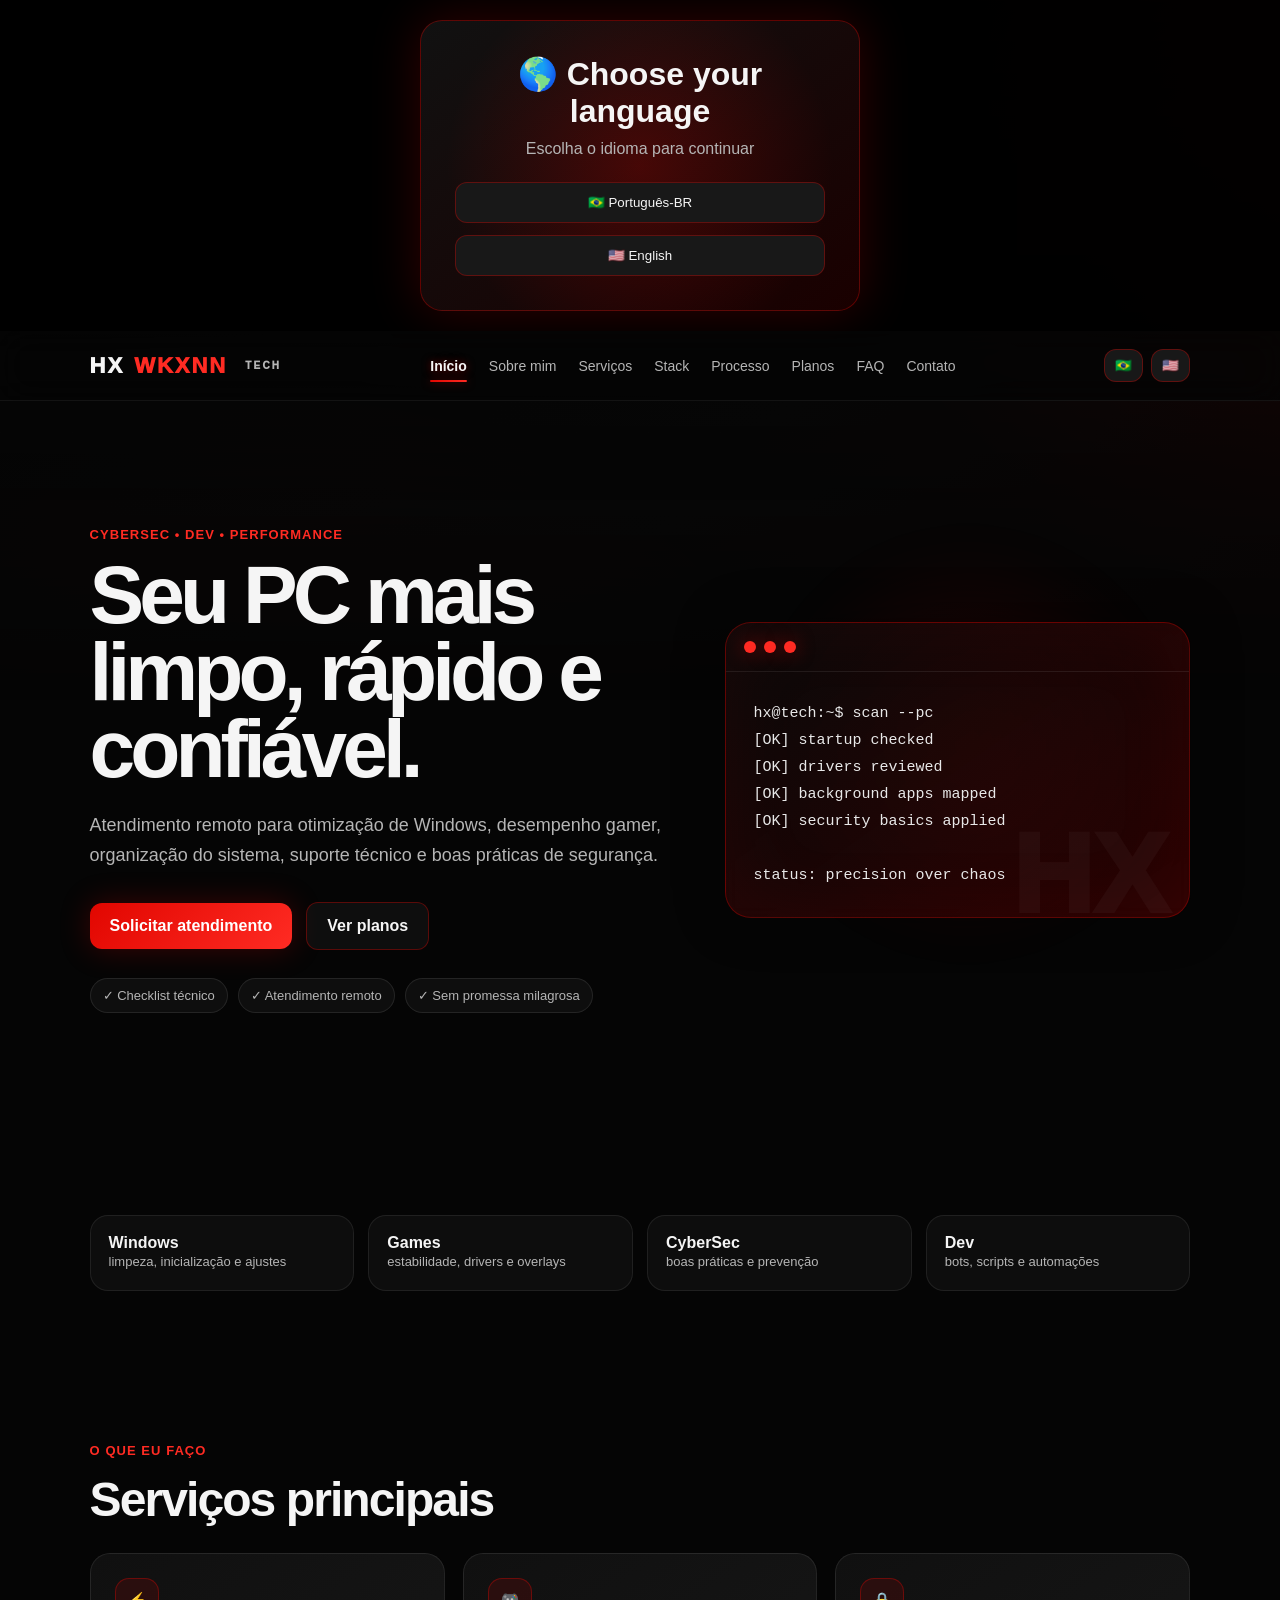
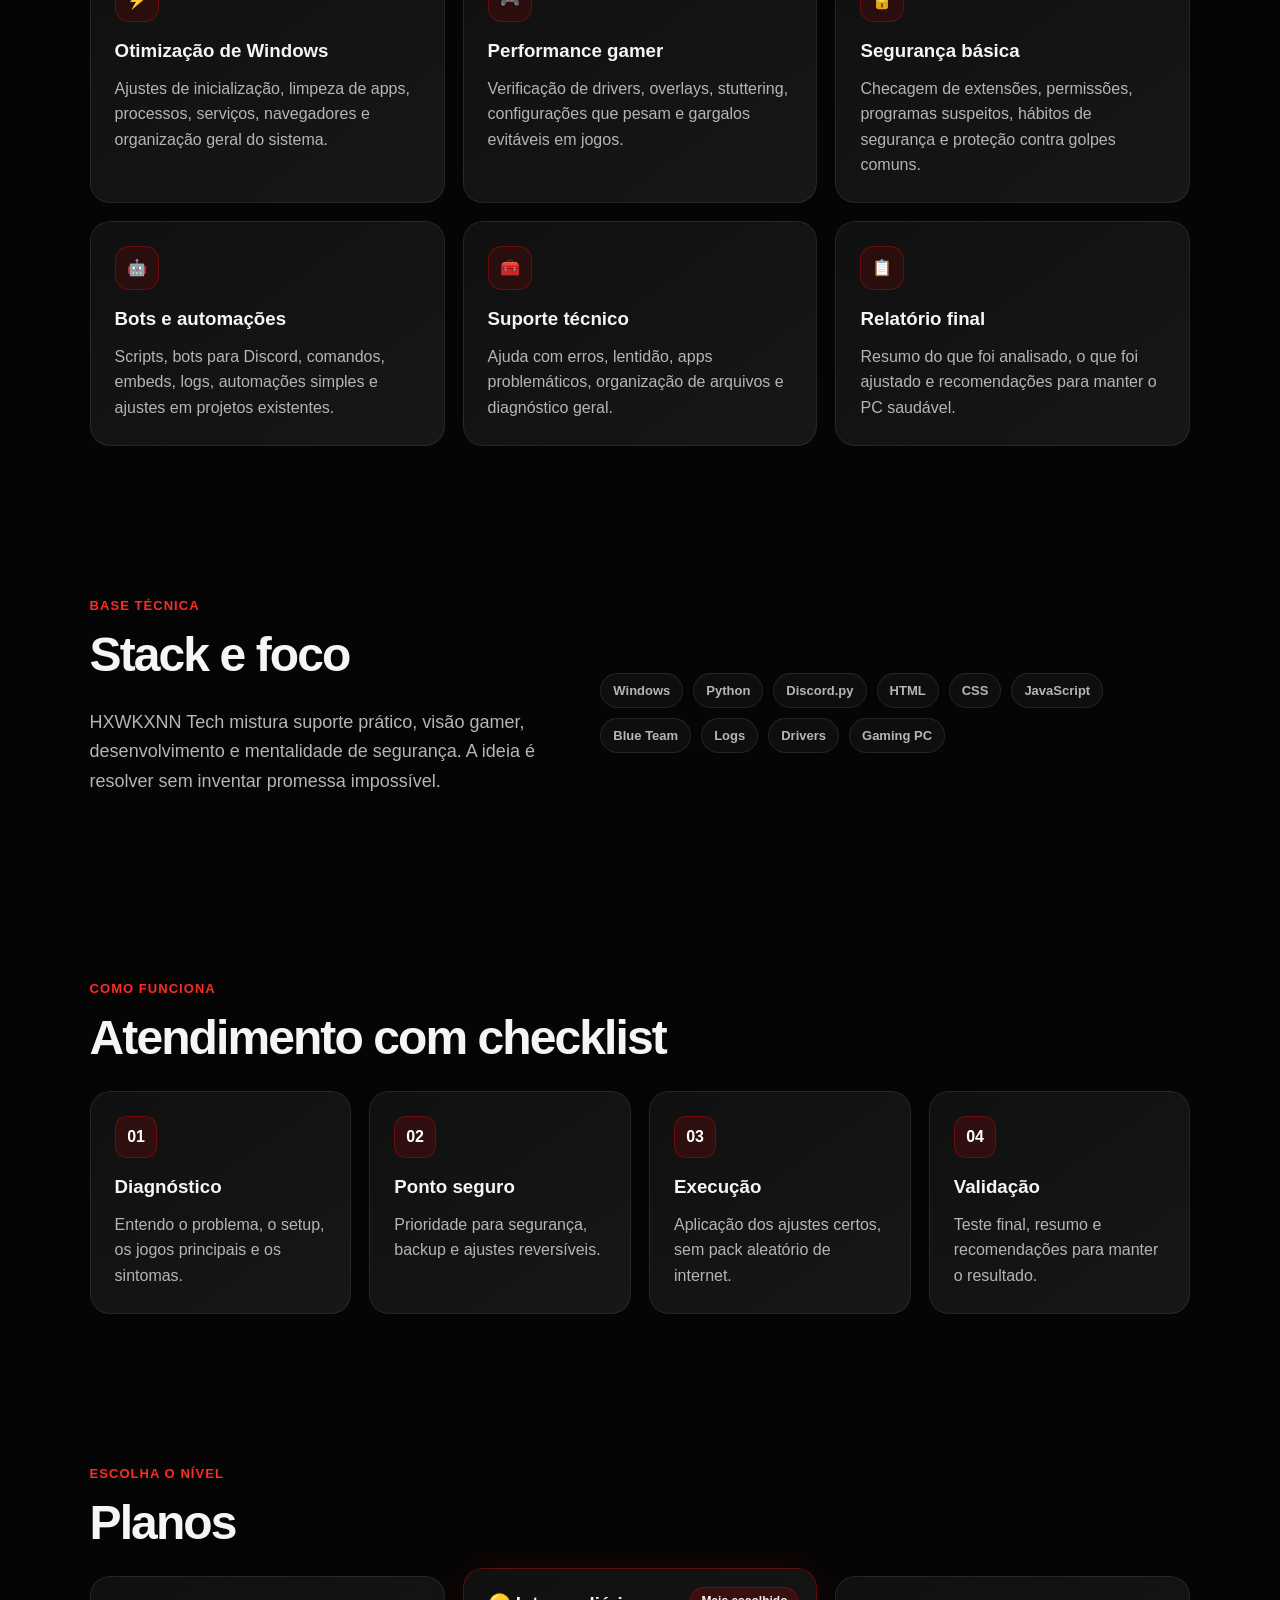
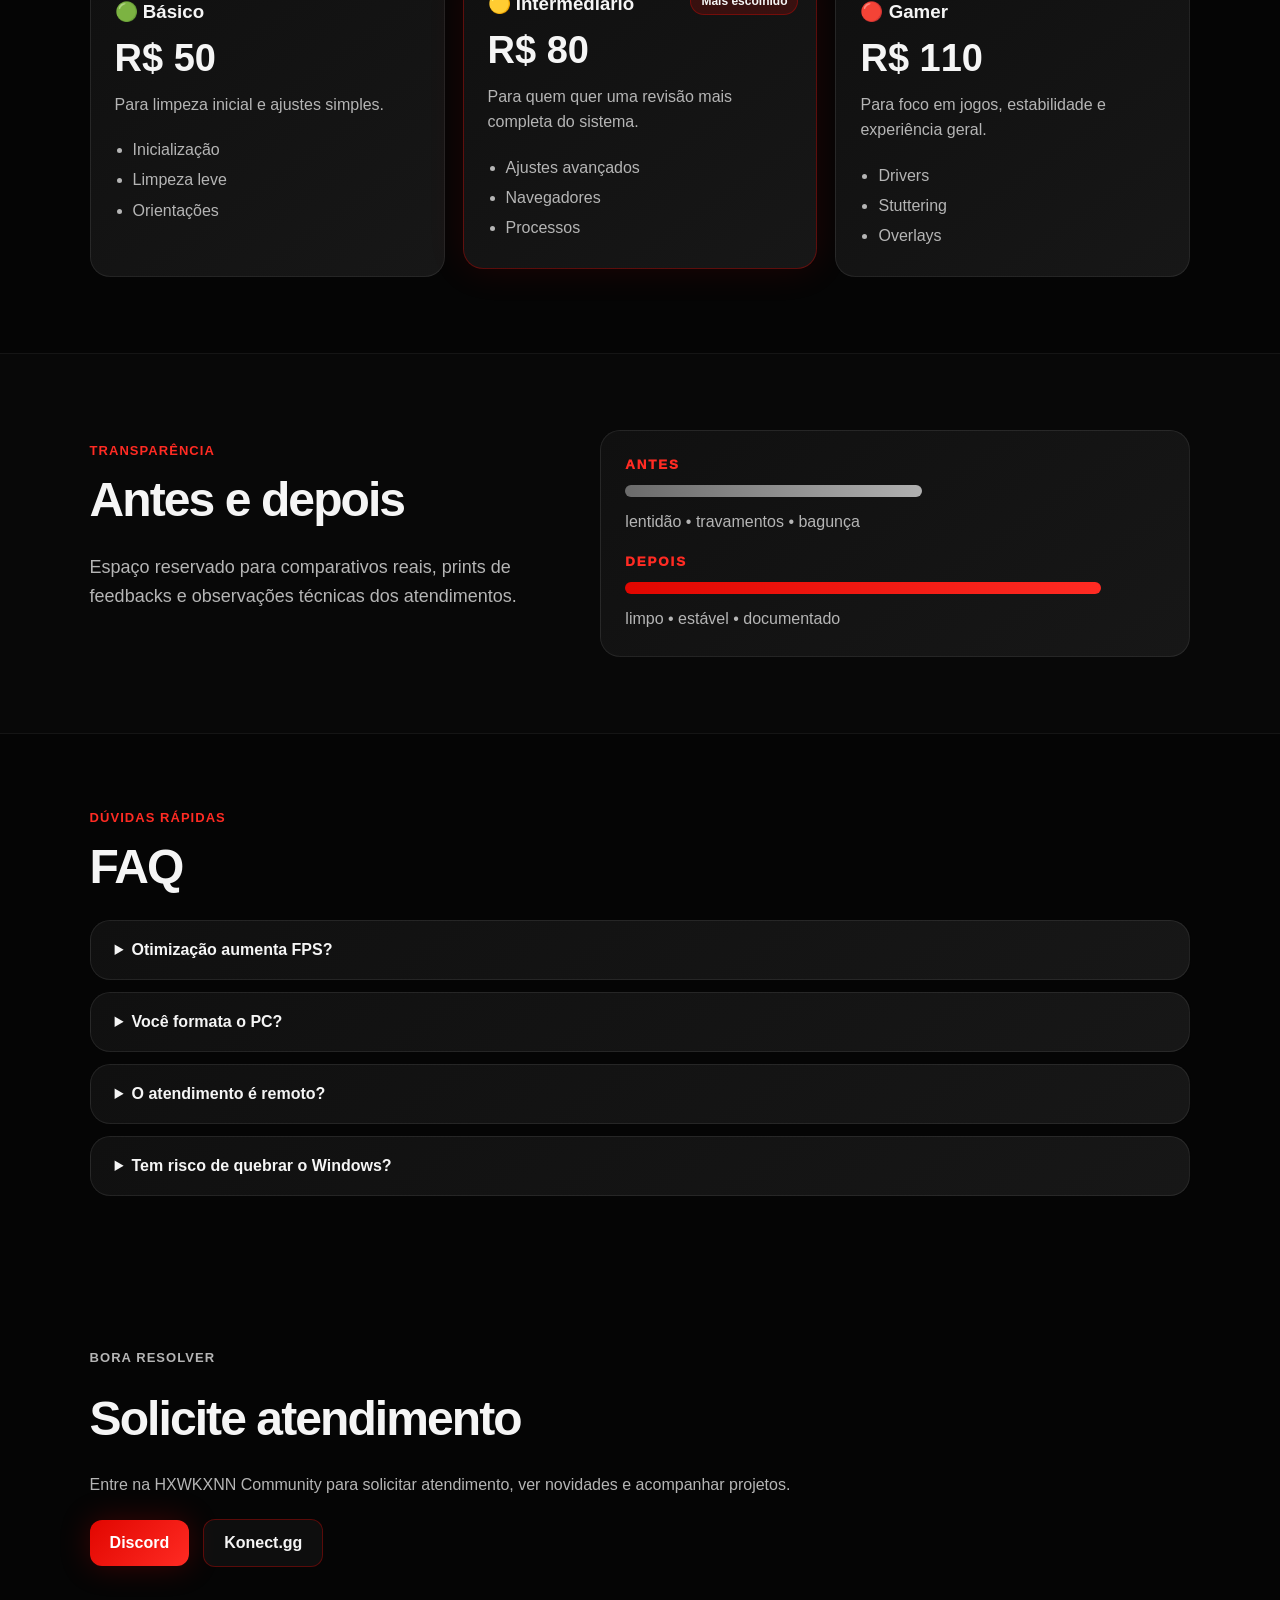
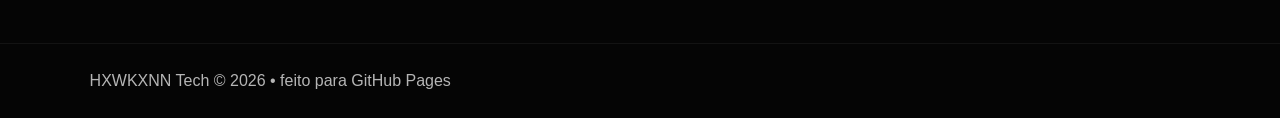
==== index.html @ 5fbfcd21 "Add files via upload" ====
<!DOCTYPE html>
<html lang="pt-BR">
<head>
  <meta charset="UTF-8" />
  <meta name="viewport" content="width=device-width, initial-scale=1.0" />
  <meta name="description" content="HXWKXNN Tech — otimização de Windows, desempenho gamer, suporte técnico, automações e segurança básica para PCs." />
  <meta name="theme-color" content="#E10600" />
  <meta property="og:title" content="HXWKXNN Tech" />
  <meta property="og:description" content="Performance, suporte técnico e segurança básica com atendimento remoto." />
  <meta property="og:type" content="website" />
  <title>HXWKXNN Tech | Performance, Dev & CyberSec</title>
  <link rel="stylesheet" href="style.css" />
</head>
<body>
  <div id="language-modal" class="language-modal" role="dialog" aria-modal="true" aria-labelledby="language-title">
    <div class="language-box">
      <div class="modal-glow"></div>
      <h1 id="language-title">🌎 Choose your language</h1>
      <p>Escolha o idioma para continuar</p>
      <div class="language-buttons">
        <button type="button" onclick="setLanguage('pt')">🇧🇷 Português-BR</button>
        <button type="button" onclick="setLanguage('en')">🇺🇸 English</button>
      </div>
    </div>
  </div>

  <header class="header">
    <a class="logo" href="index.html#top" aria-label="HXWKXNN Tech">HX<span>WKXNN</span><small>TECH</small></a>
    <button class="menu-btn" type="button" aria-label="Abrir menu" onclick="toggleMenu()">☰</button>
    <nav id="main-nav" aria-label="Navegação principal">
      <a href="index.html#top" class="active" data-pt="Início" data-en="Home">Início</a>
      <a href="sobre.html" data-pt="Sobre mim" data-en="About me">Sobre mim</a>
      <a href="#services" data-pt="Serviços" data-en="Services">Serviços</a>
      <a href="#stack" data-pt="Stack" data-en="Stack">Stack</a>
      <a href="#process" data-pt="Processo" data-en="Process">Processo</a>
      <a href="#plans" data-pt="Planos" data-en="Plans">Planos</a>
      <a href="#faq" data-pt="FAQ" data-en="FAQ">FAQ</a>
      <a href="#contact" data-pt="Contato" data-en="Contact">Contato</a>
    </nav>
    <div class="lang-switch" aria-label="Selecionar idioma">
      <button type="button" onclick="setLanguage('pt')" aria-label="Português Brasil">🇧🇷</button>
      <button type="button" onclick="setLanguage('en')" aria-label="English">🇺🇸</button>
    </div>
  </header>

  <main id="top">
    <section class="hero reveal">
      <div class="hero-content">
        <p class="tag" data-pt="CyberSec • Dev • Performance" data-en="CyberSec • Dev • Performance">CyberSec • Dev • Performance</p>
        <h1 data-pt="Seu PC mais limpo, rápido e confiável." data-en="Your PC cleaner, faster and more reliable.">Seu PC mais limpo, rápido e confiável.</h1>
        <p class="subtitle" data-pt="Atendimento remoto para otimização de Windows, desempenho gamer, organização do sistema, suporte técnico e boas práticas de segurança." data-en="Remote service for Windows optimization, gaming performance, system organization, technical support and security best practices.">Atendimento remoto para otimização de Windows, desempenho gamer, organização do sistema, suporte técnico e boas práticas de segurança.</p>
        <div class="hero-buttons">
          <a class="btn primary" href="https://discord.gg/64NehtJ9Jx" target="_blank" rel="noopener" data-pt="Solicitar atendimento" data-en="Request service">Solicitar atendimento</a>
          <a class="btn secondary" href="#plans" data-pt="Ver planos" data-en="View plans">Ver planos</a>
        </div>
        <div class="trust-row" aria-label="Destaques">
          <span data-pt="✓ Checklist técnico" data-en="✓ Technical checklist">✓ Checklist técnico</span>
          <span data-pt="✓ Atendimento remoto" data-en="✓ Remote service">✓ Atendimento remoto</span>
          <span data-pt="✓ Sem promessa milagrosa" data-en="✓ No miracle promises">✓ Sem promessa milagrosa</span>
        </div>
      </div>
      <div class="terminal-card" aria-label="Terminal visual HXWKXNN Tech">
        <div class="terminal-top"><span></span><span></span><span></span></div>
        <pre><code>hx@tech:~$ scan --pc
[OK] startup checked
[OK] drivers reviewed
[OK] background apps mapped
[OK] security basics applied

status: precision over chaos</code></pre>
      </div>
    </section>

    <section class="section reveal compact-section">
      <div class="metrics">
        <div><strong>Windows</strong><span data-pt="limpeza, inicialização e ajustes" data-en="cleanup, startup and tweaks">limpeza, inicialização e ajustes</span></div>
        <div><strong>Games</strong><span data-pt="estabilidade, drivers e overlays" data-en="stability, drivers and overlays">estabilidade, drivers e overlays</span></div>
        <div><strong>CyberSec</strong><span data-pt="boas práticas e prevenção" data-en="best practices and prevention">boas práticas e prevenção</span></div>
        <div><strong>Dev</strong><span data-pt="bots, scripts e automações" data-en="bots, scripts and automations">bots, scripts e automações</span></div>
      </div>
    </section>

    <section id="services" class="section reveal">
      <p class="eyebrow" data-pt="O que eu faço" data-en="What I do">O que eu faço</p>
      <h2 data-pt="Serviços principais" data-en="Main services">Serviços principais</h2>
      <div class="grid">
        <article class="card"><span class="icon">⚡</span><h3 data-pt="Otimização de Windows" data-en="Windows Optimization">Otimização de Windows</h3><p data-pt="Ajustes de inicialização, limpeza de apps, processos, serviços, navegadores e organização geral do sistema." data-en="Startup tweaks, app cleanup, processes, services, browsers and general system organization.">Ajustes de inicialização, limpeza de apps, processos, serviços, navegadores e organização geral do sistema.</p></article>
        <article class="card"><span class="icon">🎮</span><h3 data-pt="Performance gamer" data-en="Gaming performance">Performance gamer</h3><p data-pt="Verificação de drivers, overlays, stuttering, configurações que pesam e gargalos evitáveis em jogos." data-en="Driver checks, overlays, stuttering, heavy settings and avoidable gaming bottlenecks.">Verificação de drivers, overlays, stuttering, configurações que pesam e gargalos evitáveis em jogos.</p></article>
        <article class="card"><span class="icon">🔒</span><h3 data-pt="Segurança básica" data-en="Basic security">Segurança básica</h3><p data-pt="Checagem de extensões, permissões, programas suspeitos, hábitos de segurança e proteção contra golpes comuns." data-en="Checking extensions, permissions, suspicious programs, security habits and protection against common scams.">Checagem de extensões, permissões, programas suspeitos, hábitos de segurança e proteção contra golpes comuns.</p></article>
        <article class="card"><span class="icon">🤖</span><h3 data-pt="Bots e automações" data-en="Bots and automations">Bots e automações</h3><p data-pt="Scripts, bots para Discord, comandos, embeds, logs, automações simples e ajustes em projetos existentes." data-en="Scripts, Discord bots, commands, embeds, logs, simple automations and tweaks to existing projects.">Scripts, bots para Discord, comandos, embeds, logs, automações simples e ajustes em projetos existentes.</p></article>
        <article class="card"><span class="icon">🧰</span><h3 data-pt="Suporte técnico" data-en="Technical support">Suporte técnico</h3><p data-pt="Ajuda com erros, lentidão, apps problemáticos, organização de arquivos e diagnóstico geral." data-en="Help with errors, slowness, problematic apps, file organization and general diagnosis.">Ajuda com erros, lentidão, apps problemáticos, organização de arquivos e diagnóstico geral.</p></article>
        <article class="card"><span class="icon">📋</span><h3 data-pt="Relatório final" data-en="Final report">Relatório final</h3><p data-pt="Resumo do que foi analisado, o que foi ajustado e recomendações para manter o PC saudável." data-en="Summary of what was analyzed, what was adjusted and recommendations to keep the PC healthy.">Resumo do que foi analisado, o que foi ajustado e recomendações para manter o PC saudável.</p></article>
      </div>
    </section>

    <section id="stack" class="section reveal split">
      <div>
        <p class="eyebrow" data-pt="Base técnica" data-en="Technical base">Base técnica</p>
        <h2 data-pt="Stack e foco" data-en="Stack and focus">Stack e foco</h2>
        <p class="section-text" data-pt="HXWKXNN Tech mistura suporte prático, visão gamer, desenvolvimento e mentalidade de segurança. A ideia é resolver sem inventar promessa impossível." data-en="HXWKXNN Tech blends practical support, gaming perspective, development and a security mindset. The goal is to solve problems without impossible promises.">HXWKXNN Tech mistura suporte prático, visão gamer, desenvolvimento e mentalidade de segurança. A ideia é resolver sem inventar promessa impossível.</p>
      </div>
      <div class="chips">
        <span>Windows</span><span>Python</span><span>Discord.py</span><span>HTML</span><span>CSS</span><span>JavaScript</span><span>Blue Team</span><span>Logs</span><span>Drivers</span><span>Gaming PC</span>
      </div>
    </section>

    <section id="process" class="section reveal">
      <p class="eyebrow" data-pt="Como funciona" data-en="How it works">Como funciona</p>
      <h2 data-pt="Atendimento com checklist" data-en="Service with checklist">Atendimento com checklist</h2>
      <div class="timeline">
        <div class="step"><span>01</span><h3 data-pt="Diagnóstico" data-en="Diagnosis">Diagnóstico</h3><p data-pt="Entendo o problema, o setup, os jogos principais e os sintomas." data-en="I understand the issue, setup, main games and symptoms.">Entendo o problema, o setup, os jogos principais e os sintomas.</p></div>
        <div class="step"><span>02</span><h3 data-pt="Ponto seguro" data-en="Safe point">Ponto seguro</h3><p data-pt="Prioridade para segurança, backup e ajustes reversíveis." data-en="Priority on safety, backup and reversible tweaks.">Prioridade para segurança, backup e ajustes reversíveis.</p></div>
        <div class="step"><span>03</span><h3 data-pt="Execução" data-en="Execution">Execução</h3><p data-pt="Aplicação dos ajustes certos, sem pack aleatório de internet." data-en="Applying the right tweaks, no random internet tweak packs.">Aplicação dos ajustes certos, sem pack aleatório de internet.</p></div>
        <div class="step"><span>04</span><h3 data-pt="Validação" data-en="Validation">Validação</h3><p data-pt="Teste final, resumo e recomendações para manter o resultado." data-en="Final test, summary and recommendations to keep the result.">Teste final, resumo e recomendações para manter o resultado.</p></div>
      </div>
    </section>

    <section id="plans" class="section reveal">
      <p class="eyebrow" data-pt="Escolha o nível" data-en="Choose the level">Escolha o nível</p>
      <h2 data-pt="Planos" data-en="Plans">Planos</h2>
      <div class="plans">
        <article class="plan"><h3>🟢 <span data-pt="Básico" data-en="Basic">Básico</span></h3><strong>R$ 50</strong><p data-pt="Para limpeza inicial e ajustes simples." data-en="For initial cleanup and simple tweaks.">Para limpeza inicial e ajustes simples.</p><ul><li data-pt="Inicialização" data-en="Startup">Inicialização</li><li data-pt="Limpeza leve" data-en="Light cleanup">Limpeza leve</li><li data-pt="Orientações" data-en="Guidance">Orientações</li></ul></article>
        <article class="plan featured"><div class="badge" data-pt="Mais escolhido" data-en="Most picked">Mais escolhido</div><h3>🟡 <span data-pt="Intermediário" data-en="Intermediate">Intermediário</span></h3><strong>R$ 80</strong><p data-pt="Para quem quer uma revisão mais completa do sistema." data-en="For those who want a more complete system review.">Para quem quer uma revisão mais completa do sistema.</p><ul><li data-pt="Ajustes avançados" data-en="Advanced tweaks">Ajustes avançados</li><li data-pt="Navegadores" data-en="Browsers">Navegadores</li><li data-pt="Processos" data-en="Processes">Processos</li></ul></article>
        <article class="plan"><h3>🔴 <span data-pt="Gamer" data-en="Gamer">Gamer</span></h3><strong>R$ 110</strong><p data-pt="Para foco em jogos, estabilidade e experiência geral." data-en="Focused on games, stability and overall experience.">Para foco em jogos, estabilidade e experiência geral.</p><ul><li data-pt="Drivers" data-en="Drivers">Drivers</li><li data-pt="Stuttering" data-en="Stuttering">Stuttering</li><li data-pt="Overlays" data-en="Overlays">Overlays</li></ul></article>
      </div>
    </section>

    <section id="proof" class="section reveal split proof">
      <div>
        <p class="eyebrow" data-pt="Transparência" data-en="Transparency">Transparência</p>
        <h2 data-pt="Antes e depois" data-en="Before and after">Antes e depois</h2>
        <p class="section-text" data-pt="Espaço reservado para comparativos reais, prints de feedbacks e observações técnicas dos atendimentos." data-en="Reserved space for real comparisons, feedback screenshots and technical notes from services.">Espaço reservado para comparativos reais, prints de feedbacks e observações técnicas dos atendimentos.</p>
      </div>
      <div class="before-after">
        <div><small data-pt="ANTES" data-en="BEFORE">ANTES</small><div class="bar bad"></div><span data-pt="lentidão • travamentos • bagunça" data-en="slowness • stutters • clutter">lentidão • travamentos • bagunça</span></div>
        <div><small data-pt="DEPOIS" data-en="AFTER">DEPOIS</small><div class="bar good"></div><span data-pt="limpo • estável • documentado" data-en="clean • stable • documented">limpo • estável • documentado</span></div>
      </div>
    </section>

    <section id="faq" class="section reveal">
      <p class="eyebrow" data-pt="Dúvidas rápidas" data-en="Quick questions">Dúvidas rápidas</p>
      <h2>FAQ</h2>
      <div class="faq-list">
        <details><summary data-pt="Otimização aumenta FPS?" data-en="Does optimization increase FPS?">Otimização aumenta FPS?</summary><p data-pt="Depende do PC e do problema. O foco principal é estabilidade, limpeza e redução de gargalos evitáveis." data-en="It depends on the PC and the issue. The main focus is stability, cleanup and reducing avoidable bottlenecks.">Depende do PC e do problema. O foco principal é estabilidade, limpeza e redução de gargalos evitáveis.</p></details>
        <details><summary data-pt="Você formata o PC?" data-en="Do you format the PC?">Você formata o PC?</summary><p data-pt="A proposta inicial é otimizar sem formatar. Formatação só faz sentido em casos específicos." data-en="The initial goal is to optimize without formatting. Formatting only makes sense in specific cases.">A proposta inicial é otimizar sem formatar. Formatação só faz sentido em casos específicos.</p></details>
        <details><summary data-pt="O atendimento é remoto?" data-en="Is the service remote?">O atendimento é remoto?</summary><p data-pt="Sim, a ideia é atendimento remoto com orientação pelo Discord." data-en="Yes, the idea is remote service with guidance through Discord.">Sim, a ideia é atendimento remoto com orientação pelo Discord.</p></details>
        <details><summary data-pt="Tem risco de quebrar o Windows?" data-en="Can it break Windows?">Tem risco de quebrar o Windows?</summary><p data-pt="Todo ajuste técnico precisa de cuidado. Por isso o processo prioriza diagnóstico, ponto seguro e mudanças reversíveis." data-en="Every technical tweak needs care. That is why the process prioritizes diagnosis, safe points and reversible changes.">Todo ajuste técnico precisa de cuidado. Por isso o processo prioriza diagnóstico, ponto seguro e mudanças reversíveis.</p></details>
      </div>
    </section>

    <section id="contact" class="section contact reveal">
      <p class="eyebrow" data-pt="Bora resolver" data-en="Let's fix it">Bora resolver</p>
      <h2 data-pt="Solicite atendimento" data-en="Request service">Solicite atendimento</h2>
      <p data-pt="Entre na HXWKXNN Community para solicitar atendimento, ver novidades e acompanhar projetos." data-en="Join HXWKXNN Community to request service, see updates and follow projects.">Entre na HXWKXNN Community para solicitar atendimento, ver novidades e acompanhar projetos.</p>
      <div class="hero-buttons">
        <a class="btn primary" href="https://discord.gg/64NehtJ9Jx" target="_blank" rel="noopener">Discord</a>
        <a class="btn secondary" href="https://konect.gg/hxwkxnn" target="_blank" rel="noopener">Konect.gg</a>
      </div>
    </section>
  </main>

  <footer>
    <p>HXWKXNN Tech © 2026 • <span data-pt="feito para GitHub Pages" data-en="built for GitHub Pages">feito para GitHub Pages</span></p>
  </footer>

  <script src="script.js"></script>
</body>
</html>
---- style.css ----
*{margin:0;padding:0;box-sizing:border-box}:root{--bg:#050505;--panel:#101010;--panel2:#171717;--red:#E10600;--red2:#ff2b23;--text:#f5f5f5;--muted:#b5b5b5;--border:rgba(225,6,0,.36);--soft:rgba(255,255,255,.08);--green:#4ade80}html{scroll-behavior:smooth;scroll-padding-top:92px}body{font-family:Inter,Arial,Helvetica,sans-serif;background:radial-gradient(circle at 78% 0,rgba(225,6,0,.28),transparent 30%),radial-gradient(circle at 8% 45%,rgba(225,6,0,.10),transparent 28%),linear-gradient(135deg,#050505,#0a0a0a 52%,#150000);color:var(--text);min-height:100vh;overflow-x:hidden}body:before{content:"";position:fixed;inset:0;pointer-events:none;background:linear-gradient(rgba(255,255,255,.025) 1px,transparent 1px),linear-gradient(90deg,rgba(255,255,255,.025) 1px,transparent 1px);background-size:54px 54px;mask-image:linear-gradient(to bottom,rgba(0,0,0,.7),transparent 78%)}a{color:inherit}.language-modal{position:fixed;inset:0;background:rgba(0,0,0,.94);display:flex;align-items:center;justify-content:center;z-index:999;padding:20px}.language-box{position:relative;width:min(90%,440px);background:linear-gradient(145deg,#111,#1a0000);border:1px solid var(--border);border-radius:22px;padding:34px;text-align:center;box-shadow:0 0 50px rgba(225,6,0,.22);overflow:hidden}.modal-glow{position:absolute;inset:-120px;background:radial-gradient(circle,rgba(225,6,0,.24),transparent 45%);animation:pulse 4s infinite}.language-box h1,.language-box p,.language-buttons{position:relative}.language-box h1{margin-bottom:10px}.language-box p{color:var(--muted);margin-bottom:24px}.language-buttons{display:grid;gap:12px}.language-buttons button,.lang-switch button,.menu-btn{background:#181818;border:1px solid var(--border);color:var(--text);padding:12px 16px;border-radius:12px;cursor:pointer;transition:.2s}.language-buttons button:hover,.lang-switch button:hover,.menu-btn:hover{background:var(--red);transform:translateY(-1px)}.header{position:sticky;top:0;z-index:100;backdrop-filter:blur(16px);background:rgba(5,5,5,.78);border-bottom:1px solid rgba(255,255,255,.06);display:flex;justify-content:space-between;align-items:center;padding:18px 7%}.logo{font-weight:950;letter-spacing:2px;font-size:22px;text-decoration:none;display:flex;align-items:center;gap:10px}.brand-mark{width:38px;height:38px;border-radius:50%;object-fit:cover;box-shadow:0 0 18px rgba(225,6,0,.35)}.brand-text{display:inline-flex;align-items:baseline}.logo span{color:var(--red2)}.logo small{margin-left:8px;color:var(--muted);font-size:10px;letter-spacing:.22em}nav{display:flex;gap:22px}nav a{color:var(--muted);text-decoration:none;font-size:14px;transition:.2s}nav a:hover{color:var(--text)}nav a.active{color:var(--text);font-weight:900;text-shadow:0 0 8px rgba(225,6,0,.55);position:relative}nav a.active:after{content:"";position:absolute;left:0;right:0;bottom:-8px;height:2px;border-radius:999px;background:linear-gradient(90deg,var(--red),var(--red2));box-shadow:0 0 10px rgba(225,6,0,.6)}.lang-switch{display:flex;gap:8px}.lang-switch button{padding:8px 10px}.menu-btn{display:none;padding:8px 11px}.hero{min-height:82vh;display:grid;grid-template-columns:1.12fr .88fr;align-items:center;gap:42px;padding:70px 7%}.tag,.eyebrow{color:var(--red2);font-weight:900;letter-spacing:.08em;text-transform:uppercase;font-size:13px;margin-bottom:14px}.hero h1{font-size:clamp(44px,7vw,82px);line-height:.94;max-width:940px;letter-spacing:-.06em}.subtitle,.section-text{color:var(--muted);font-size:18px;max-width:720px;margin:24px 0 32px;line-height:1.65}.hero-buttons{display:flex;gap:14px;flex-wrap:wrap;align-items:center}.btn{padding:14px 20px;border-radius:12px;text-decoration:none;font-weight:900;display:inline-block;transition:.2s}.btn.primary{background:linear-gradient(135deg,var(--red),var(--red2));color:#fff;box-shadow:0 0 30px rgba(225,6,0,.25)}.btn.primary:hover,.btn.secondary:hover{transform:translateY(-2px)}.btn.secondary{border:1px solid var(--border);color:var(--text);background:rgba(255,255,255,.04)}.trust-row{display:flex;gap:10px;flex-wrap:wrap;margin-top:28px}.trust-row span,.chips span{border:1px solid rgba(255,255,255,.09);background:rgba(255,255,255,.04);border-radius:999px;padding:9px 12px;color:var(--muted);font-size:13px}.terminal-card{position:relative;border:1px solid var(--border);border-radius:26px;background:linear-gradient(145deg,rgba(10,10,10,.96),rgba(70,0,0,.55));box-shadow:inset 0 0 80px rgba(225,6,0,.08),0 0 50px rgba(0,0,0,.35);overflow:hidden}.terminal-card:after{content:"HX";position:absolute;right:22px;bottom:-22px;font-size:112px;font-weight:950;color:rgba(255,255,255,.035)}.terminal-top{display:flex;gap:8px;padding:18px;border-bottom:1px solid rgba(255,255,255,.08)}.terminal-top span{width:12px;height:12px;border-radius:50%;background:var(--red2);box-shadow:0 0 18px rgba(225,6,0,.5)}pre{padding:28px;white-space:pre-wrap;color:#e8e8e8;line-height:1.8;font-size:15px}.compact-section{padding-top:0}.metrics{display:grid;grid-template-columns:repeat(4,1fr);gap:14px}.metrics div{border:1px solid var(--soft);border-radius:18px;padding:18px;background:rgba(255,255,255,.035)}.metrics strong{display:block}.metrics span{color:var(--muted);font-size:13px;line-height:1.5}.section{padding:76px 7%}.section h2{font-size:clamp(32px,4vw,48px);margin-bottom:26px;letter-spacing:-.04em}.grid,.plans,.timeline{display:grid;grid-template-columns:repeat(3,1fr);gap:18px}.card,.plan,.step,.faq-list details,.before-after{background:linear-gradient(145deg,var(--panel),var(--panel2));border:1px solid rgba(255,255,255,.08);border-radius:20px;padding:24px;transition:.2s}.card:hover,.plan:hover,.step:hover{transform:translateY(-4px);border-color:var(--border)}.icon{display:inline-flex;width:44px;height:44px;border-radius:14px;background:rgba(225,6,0,.12);border:1px solid var(--border);align-items:center;justify-content:center;margin-bottom:18px}.card h3,.plan h3,.step h3{margin-bottom:14px}.card p,.plan p,.contact p,.step p,.faq-list p,.before-after span{color:var(--muted);line-height:1.6}.split{display:grid;grid-template-columns:.9fr 1.1fr;gap:28px;align-items:center}.chips{display:flex;flex-wrap:wrap;gap:10px}.chips span{font-weight:800}.timeline{grid-template-columns:repeat(4,1fr)}.step span{display:inline-flex;width:42px;height:42px;border-radius:12px;background:rgba(225,6,0,.14);border:1px solid var(--border);align-items:center;justify-content:center;margin-bottom:18px;color:#fff;font-weight:900}.plan{position:relative}.plan strong{display:block;font-size:38px;margin:12px 0}.plan ul{margin-top:18px;padding-left:18px;color:var(--muted);line-height:1.9}.featured{border-color:var(--border);box-shadow:0 0 36px rgba(225,6,0,.12);transform:translateY(-8px)}.featured:hover{transform:translateY(-12px)}.badge{position:absolute;right:18px;top:18px;background:rgba(225,6,0,.18);border:1px solid var(--border);border-radius:999px;padding:6px 10px;font-size:12px;font-weight:900}.proof{border-block:1px solid rgba(255,255,255,.05);background:rgba(255,255,255,.015)}.before-after{display:grid;gap:18px}.before-after small{color:var(--red2);font-weight:950;letter-spacing:.14em}.bar{height:12px;border-radius:999px;margin:12px 0}.bar.bad{width:55%;background:linear-gradient(90deg,#6b6b6b,#b0b0b0)}.bar.good{width:88%;background:linear-gradient(90deg,var(--red),var(--red2))}.faq-list{display:grid;gap:12px}.faq-list details{padding:0}.faq-list summary{cursor:pointer;padding:20px 24px;font-weight:900}.faq-list p{padding:0 24px 22px}.contact{display:flex;flex-direction:column;align-items:flex-start}.contact p{max-width:780px;margin-bottom:22px}footer{padding:28px 7%;border-top:1px solid rgba(255,255,255,.06);color:var(--muted)}.reveal{opacity:0;transform:translateY(18px);transition:opacity .6s ease,transform .6s ease}.reveal.visible{opacity:1;transform:translateY(0)}@keyframes pulse{50%{transform:scale(1.08);opacity:.7}}@media (max-width:980px){.timeline{grid-template-columns:repeat(2,1fr)}.hero,.split{grid-template-columns:1fr}.metrics{grid-template-columns:repeat(2,1fr)}}@media (max-width:760px){.header{flex-wrap:wrap;gap:12px;padding:14px 5%}.menu-btn{display:block}nav{display:none;order:4;width:100%;flex-direction:column;border-top:1px solid rgba(255,255,255,.08);padding-top:12px}nav.open{display:flex}.lang-switch{margin-left:auto}.hero,.section{padding-left:5%;padding-right:5%}.hero{padding-top:44px}.grid,.plans,.timeline,.metrics{grid-template-columns:1fr}.featured,.featured:hover{transform:none}.hero h1{font-size:44px}.subtitle,.section-text{font-size:16px}.terminal-card{min-height:220px}pre{font-size:13px;padding:22px}.terminal-card:after{font-size:82px}.trust-row span{width:100%}}
.about-hero{min-height:72vh}.profile-card{position:relative;border:1px solid var(--border);border-radius:28px;background:linear-gradient(145deg,rgba(12,12,12,.97),rgba(82,0,0,.55));padding:34px;box-shadow:0 0 55px rgba(225,6,0,.14);overflow:hidden}.profile-card:before{content:"";position:absolute;inset:-80px;background:radial-gradient(circle at 70% 12%,rgba(255,43,35,.28),transparent 40%);pointer-events:none}.profile-avatar{position:relative;width:110px;height:110px;border-radius:30px;background:linear-gradient(135deg,var(--red),#250000);border:1px solid rgba(255,255,255,.18);display:flex;align-items:center;justify-content:center;font-size:42px;font-weight:950;letter-spacing:-.08em;margin-bottom:24px;box-shadow:0 0 35px rgba(225,6,0,.28)}.profile-card h2,.profile-card p,.profile-tags{position:relative}.profile-card h2{font-size:34px;margin-bottom:8px}.profile-card p{color:var(--muted);margin-bottom:18px}.profile-tags{display:flex;gap:10px;flex-wrap:wrap}.profile-tags span{border:1px solid rgba(255,255,255,.09);background:rgba(255,255,255,.04);border-radius:999px;padding:9px 12px;color:var(--muted);font-size:13px;font-weight:800}.quote-card{border:1px solid var(--border);background:linear-gradient(145deg,var(--panel),rgba(50,0,0,.55));border-radius:24px;padding:30px}.quote-card span{display:block;color:var(--red2);font-size:76px;line-height:.8;font-weight:950}.quote-card p{font-size:34px;font-weight:950;letter-spacing:-.04em;margin-bottom:14px}.quote-card small{color:var(--muted);line-height:1.7}.about-strip{padding-top:30px}.mini-timeline{display:grid;gap:14px}.mini-timeline div{display:grid;grid-template-columns:52px 1fr;gap:14px;align-items:start;border:1px solid rgba(255,255,255,.08);background:rgba(255,255,255,.035);border-radius:18px;padding:18px}.mini-timeline span{width:40px;height:40px;border-radius:12px;background:rgba(225,6,0,.14);border:1px solid var(--border);display:flex;align-items:center;justify-content:center;font-weight:950}.mini-timeline p{color:var(--muted);line-height:1.6}@media (max-width:760px){.profile-card{padding:26px}.profile-avatar{width:90px;height:90px;font-size:34px}.quote-card p{font-size:28px}.mini-timeline div{grid-template-columns:1fr}}

.profile-logo{position:relative;width:145px;height:145px;border-radius:50%;object-fit:cover;margin-bottom:24px;border:1px solid rgba(255,255,255,.14);box-shadow:0 0 38px rgba(225,6,0,.35), inset 0 0 20px rgba(0,0,0,.5);filter:contrast(1.06) saturate(1.08)}.profile-logo:hover{transform:scale(1.04);transition:.25s}.achievement-grid .card{min-height:210px}@media (max-width:760px){.brand-mark{width:32px;height:32px}.brand-text small{display:none}.profile-logo{width:118px;height:118px}}


.profile-avatar{
overflow:hidden;
display:flex;
align-items:center;
justify-content:center;
padding:0;
}
.profile-avatar img{
width:100%;
height:100%;
object-fit:cover;
display:block;
}

/* Animated HX background - clean subtle version */
body{
  position:relative;
  isolation:isolate;
  background:#050505;
}

body::before{
  content:"";
  position:fixed;
  inset:0;
  z-index:0;
  pointer-events:none;
  background:
    radial-gradient(circle at 75% 10%, rgba(225,6,0,.22), transparent 28%),
    radial-gradient(circle at 18% 82%, rgba(225,6,0,.13), transparent 34%),
    linear-gradient(135deg,#050505 0%,#090909 55%,#150000 100%);
  background-size:140% 140%,130% 130%,100% 100%;
  animation:hxAmbientMove 16s ease-in-out infinite alternate;
}

body::after{
  content:"";
  position:fixed;
  inset:0;
  z-index:0;
  pointer-events:none;
  background:
    linear-gradient(rgba(255,255,255,.018) 1px, transparent 1px),
    linear-gradient(90deg, rgba(255,255,255,.018) 1px, transparent 1px);
  background-size:72px 72px;
  opacity:.55;
  animation:hxGridDrift 28s linear infinite;
  mask-image:linear-gradient(to bottom, rgba(0,0,0,.7), rgba(0,0,0,.35) 55%, transparent 100%);
}

.header,.hero,.section,footer,.language-modal{
  position:relative;
  z-index:1;
}

.hero::before,.about-hero::before{
  content:"";
  position:absolute;
  width:420px;
  height:420px;
  right:8%;
  top:18%;
  border-radius:50%;
  background:radial-gradient(circle, rgba(225,6,0,.16), transparent 68%);
  filter:blur(24px);
  z-index:-1;
  pointer-events:none;
  animation:hxSoftOrb 12s ease-in-out infinite alternate;
}

.terminal-card,.profile-card,.card,.plan,.step,.faq-list details,.before-after,.quote-card{
  backdrop-filter:blur(8px);
}

@keyframes hxAmbientMove{
  0%{background-position:0% 0%,100% 100%,0 0;}
  50%{background-position:80% 20%,30% 65%,0 0;}
  100%{background-position:100% 45%,0% 30%,0 0;}
}

@keyframes hxGridDrift{
  from{background-position:0 0,0 0;}
  to{background-position:72px 72px,72px 72px;}
}

@keyframes hxSoftOrb{
  0%{transform:translate3d(-20px,12px,0) scale(.96);opacity:.55;}
  100%{transform:translate3d(28px,-24px,0) scale(1.08);opacity:.9;}
}

@media (prefers-reduced-motion: reduce){
  body::before,body::after,.hero::before,.about-hero::before{animation:none!important;}
}
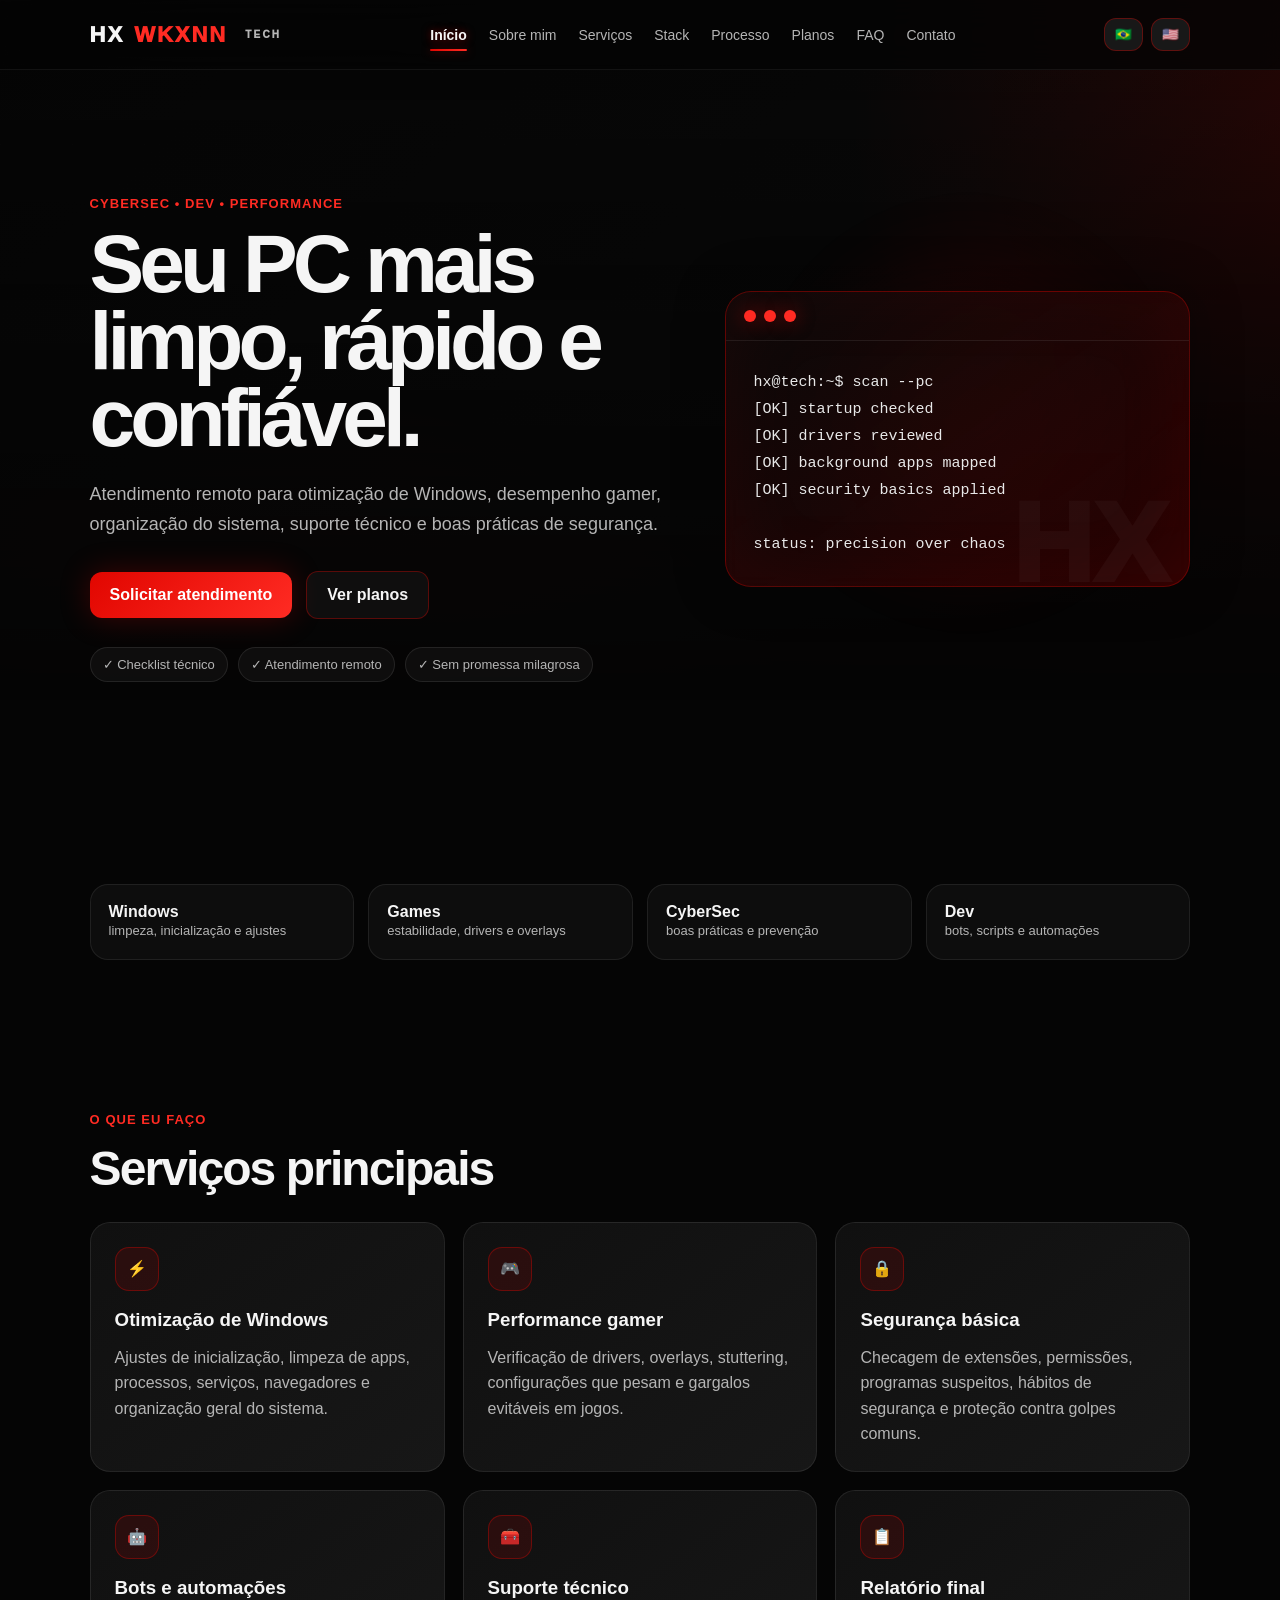
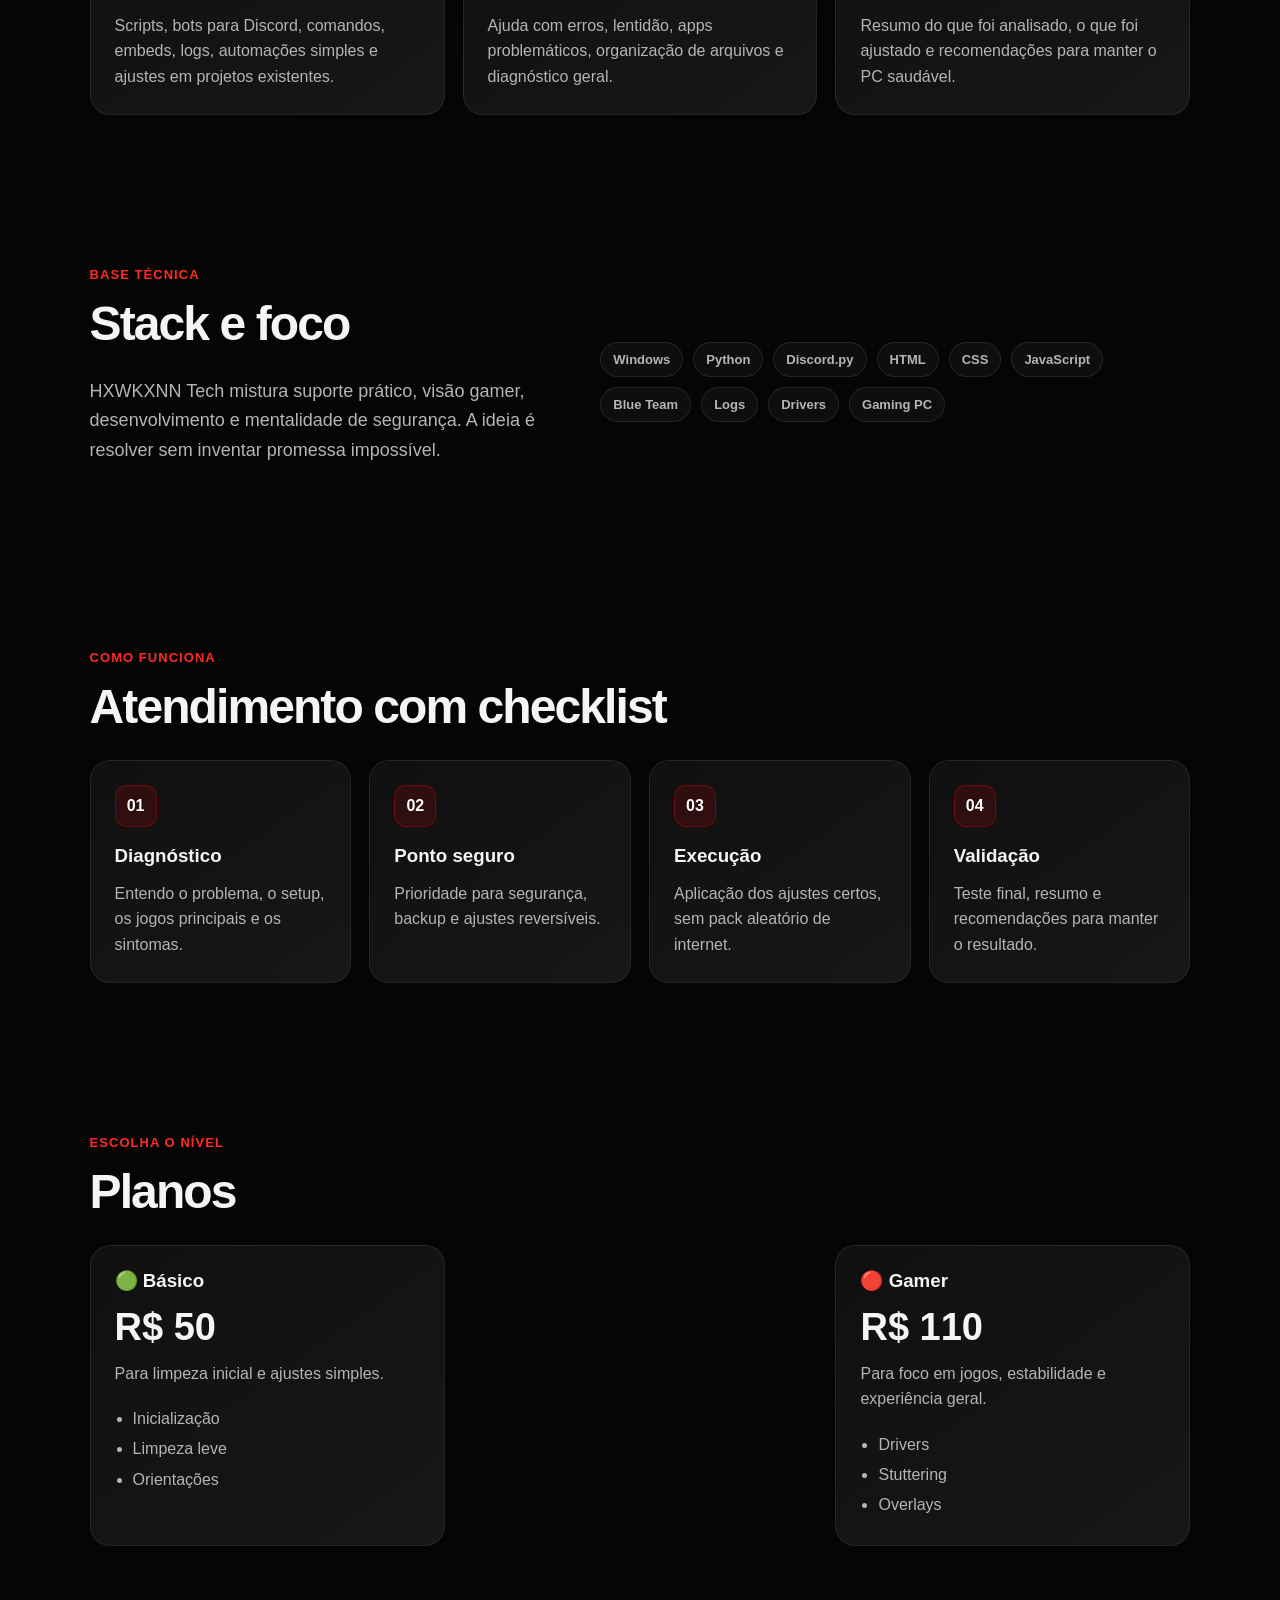
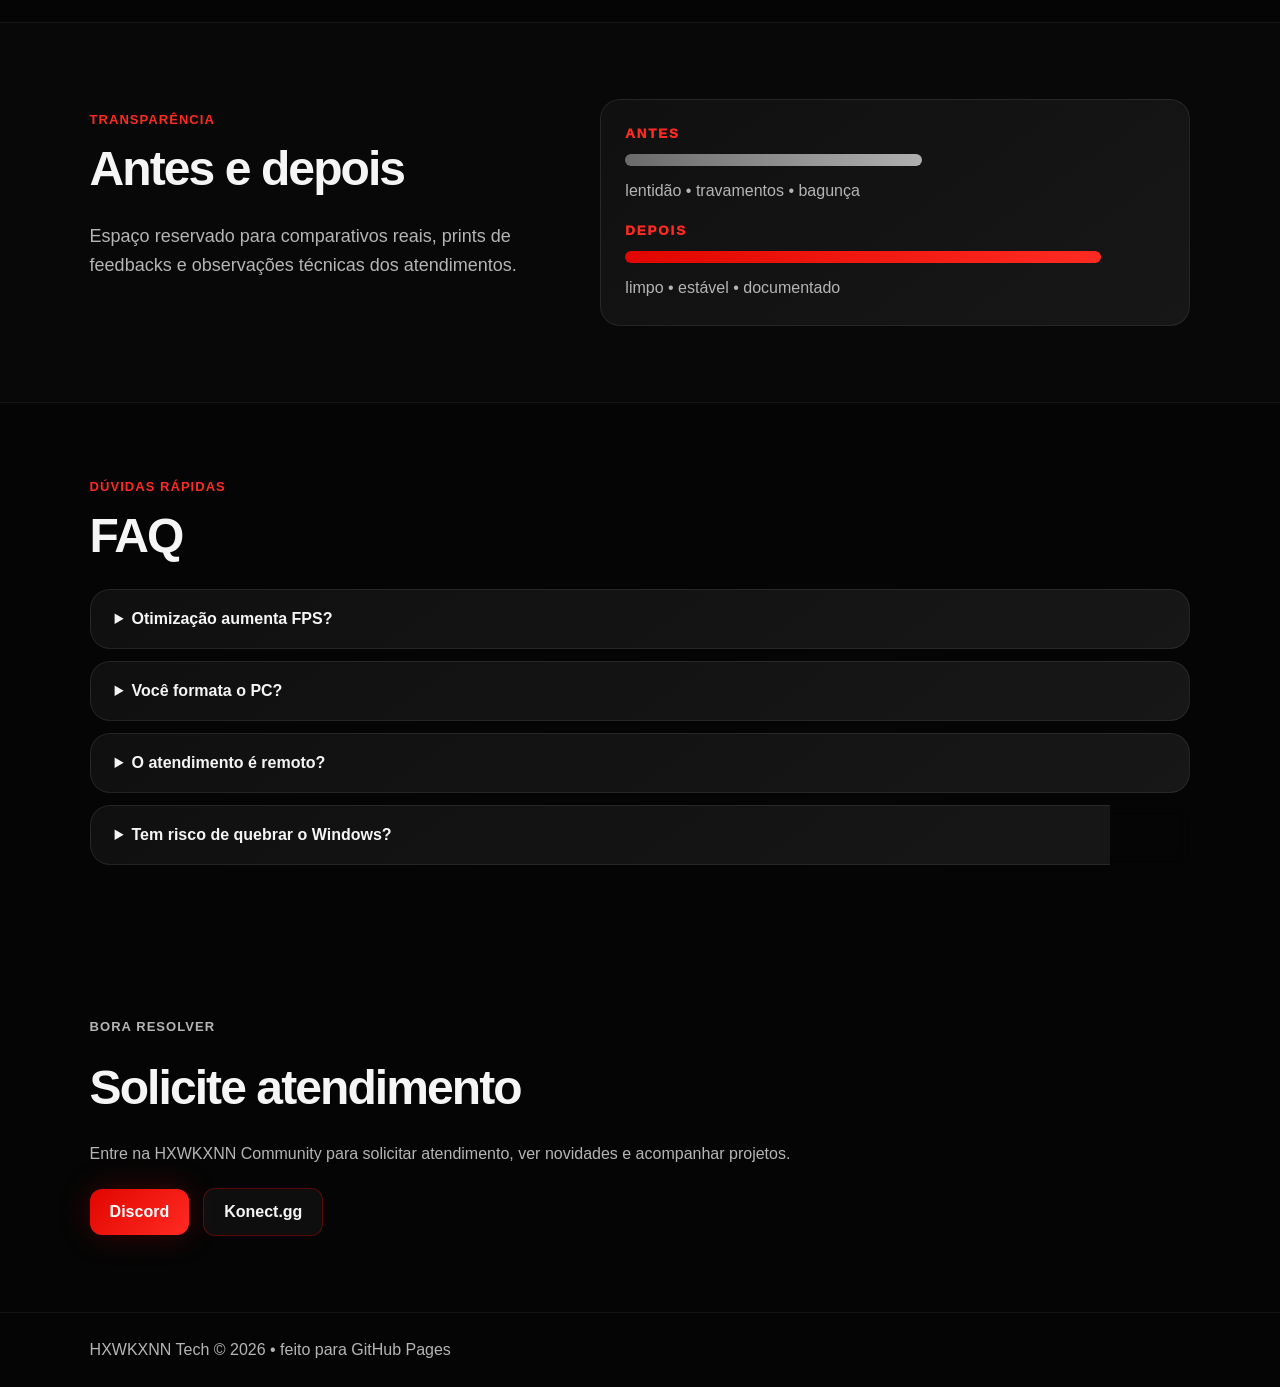
==== commit 43bc0e97: "Add files via upload" ====
--- a/index.html
+++ b/index.html
@@ -9,21 +9,9 @@
   <meta property="og:description" content="Performance, suporte técnico e segurança básica com atendimento remoto." />
   <meta property="og:type" content="website" />
   <title>HXWKXNN Tech | Performance, Dev & CyberSec</title>
-  <link rel="stylesheet" href="style.css" />
+  <link rel="stylesheet" href="style.css?v=5.9" />
 </head>
 <body>
-  <div id="language-modal" class="language-modal" role="dialog" aria-modal="true" aria-labelledby="language-title">
-    <div class="language-box">
-      <div class="modal-glow"></div>
-      <h1 id="language-title">🌎 Choose your language</h1>
-      <p>Escolha o idioma para continuar</p>
-      <div class="language-buttons">
-        <button type="button" onclick="setLanguage('pt')">🇧🇷 Português-BR</button>
-        <button type="button" onclick="setLanguage('en')">🇺🇸 English</button>
-      </div>
-    </div>
-  </div>
-
   <header class="header">
     <a class="logo" href="index.html#top" aria-label="HXWKXNN Tech">HX<span>WKXNN</span><small>TECH</small></a>
     <button class="menu-btn" type="button" aria-label="Abrir menu" onclick="toggleMenu()">☰</button>
@@ -163,6 +151,6 @@
     <p>HXWKXNN Tech © 2026 • <span data-pt="feito para GitHub Pages" data-en="built for GitHub Pages">feito para GitHub Pages</span></p>
   </footer>
 
-  <script src="script.js"></script>
+  <script src="script.js?v=5.9"></script>
 </body>
 </html>
--- a/style.css
+++ b/style.css
@@ -97,3 +97,27 @@
 @media (prefers-reduced-motion: reduce){
   body::before,body::after,.hero::before,.about-hero::before{animation:none!important;}
 }
+
+/* Language modal fix - true centered overlay */
+.language-modal{
+  position:fixed!important;
+  inset:0!important;
+  z-index:9999!important;
+  display:flex;
+  align-items:center;
+  justify-content:center;
+  padding:20px;
+  background:rgba(0,0,0,.86);
+  backdrop-filter:blur(10px);
+}
+.language-modal.is-hidden{
+  display:none!important;
+}
+body.modal-open{
+  overflow:hidden;
+}
+.language-box{
+  transform:translateY(0);
+}
+
+/* v5.9: language modal removed; language switch stays in navbar */
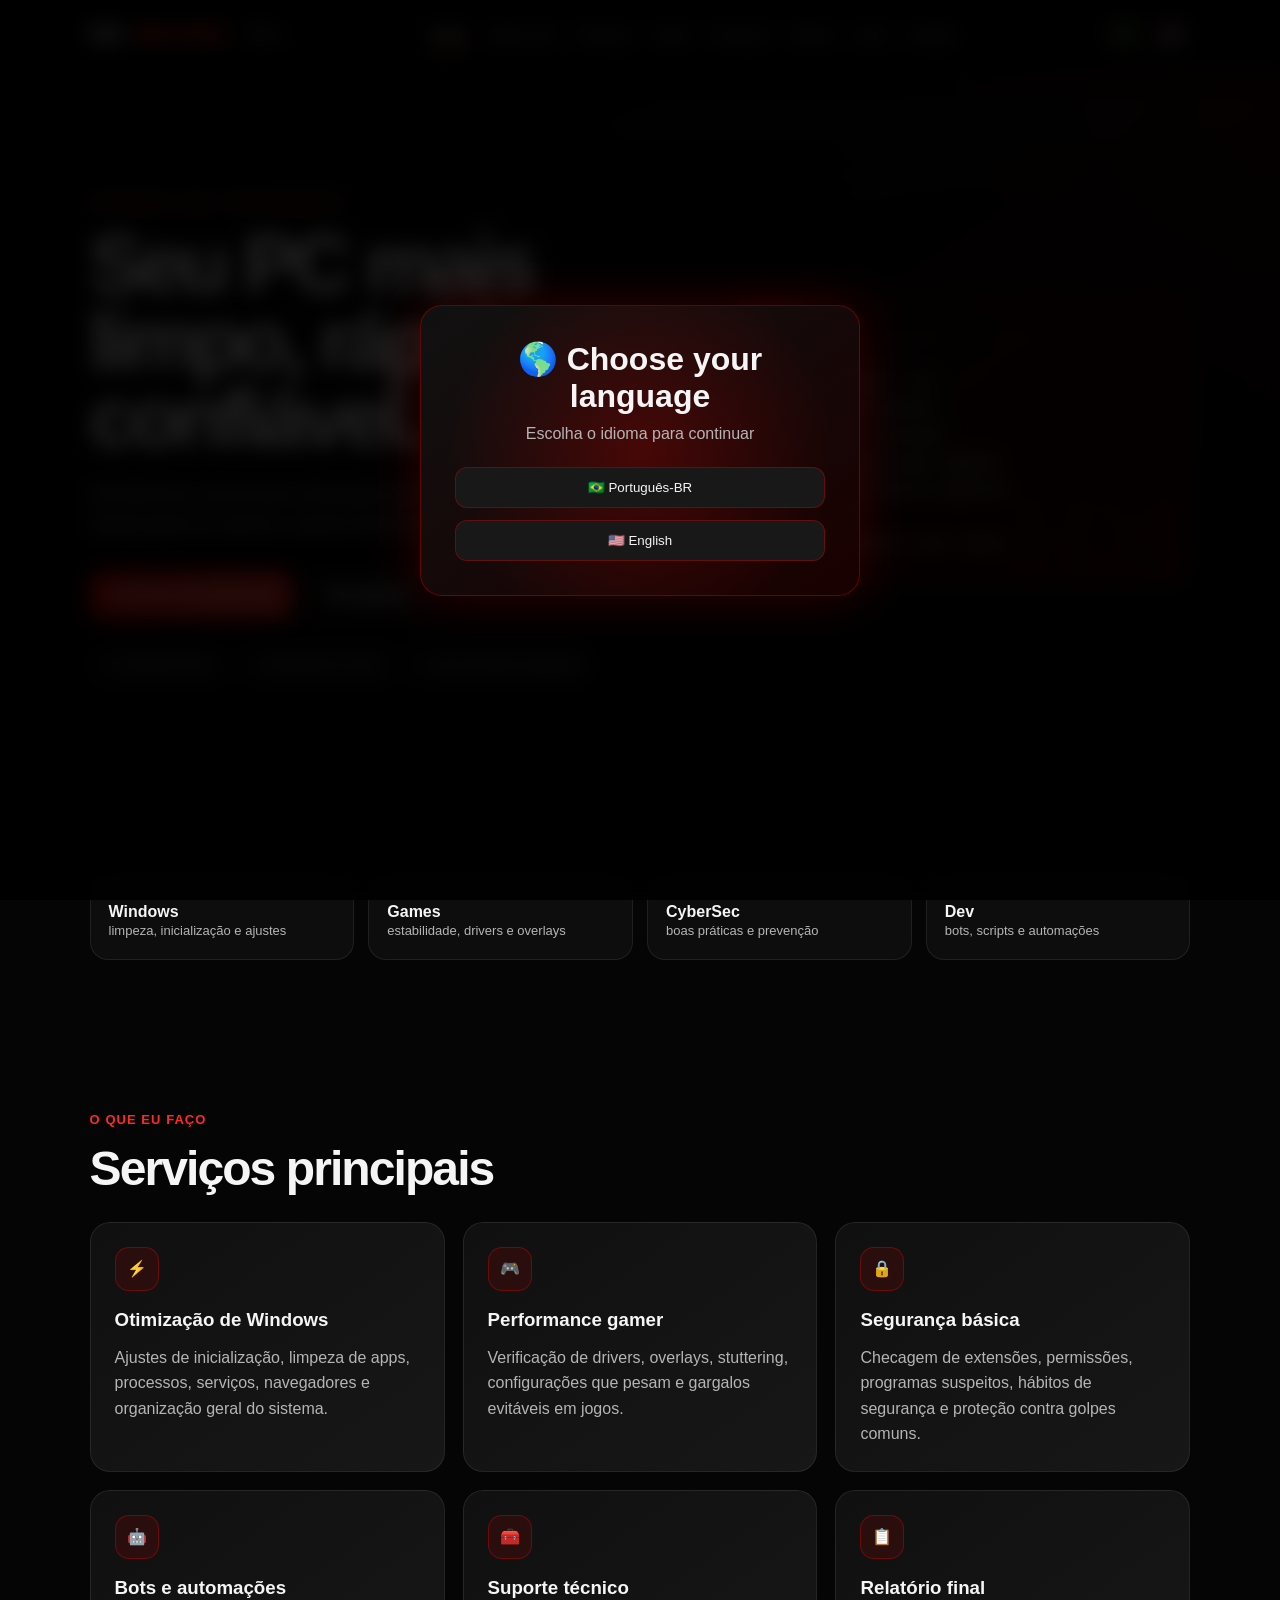
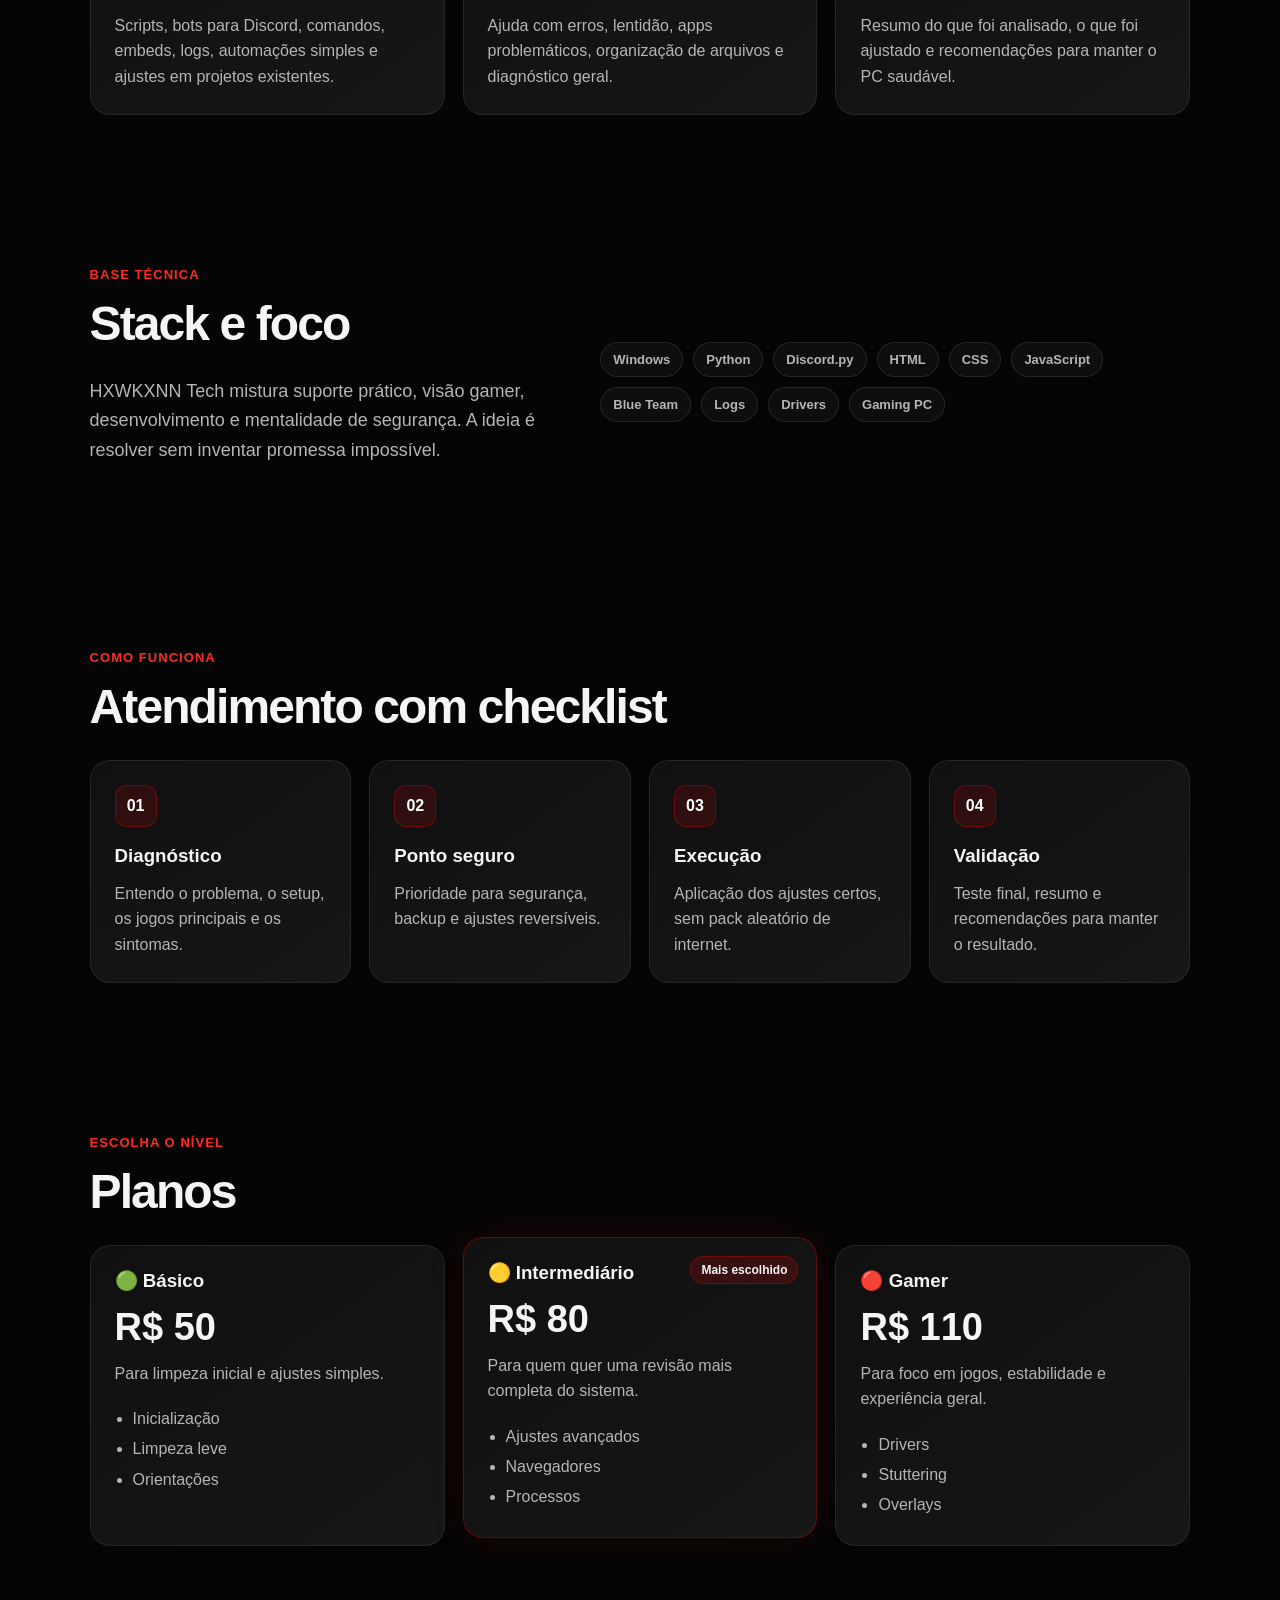
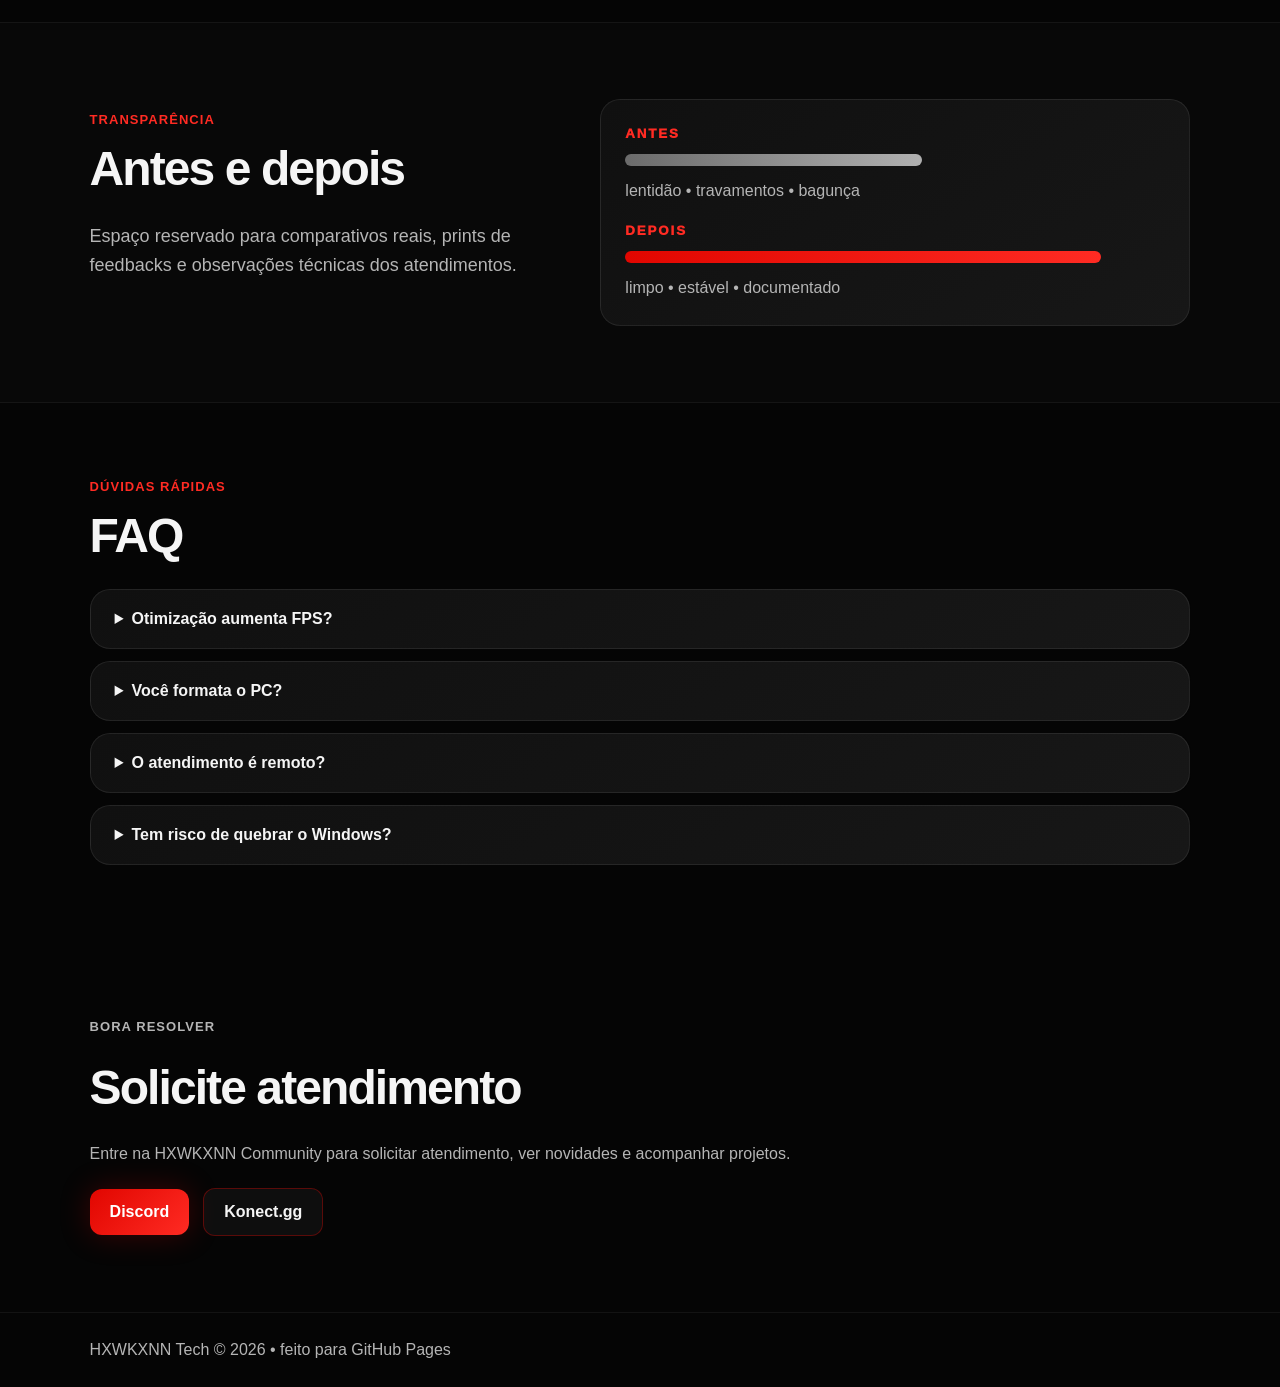
==== commit 413b56e3: "Add files via upload" ====
--- a/index.html
+++ b/index.html
@@ -9,9 +9,21 @@
   <meta property="og:description" content="Performance, suporte técnico e segurança básica com atendimento remoto." />
   <meta property="og:type" content="website" />
   <title>HXWKXNN Tech | Performance, Dev & CyberSec</title>
-  <link rel="stylesheet" href="style.css?v=5.9" />
+  <link rel="stylesheet" href="style.css?v=6.0" />
 </head>
 <body>
+  <div id="language-modal" class="language-modal" role="dialog" aria-modal="true" aria-labelledby="language-title">
+    <div class="language-box">
+      <div class="modal-glow"></div>
+      <h1 id="language-title">🌎 Choose your language</h1>
+      <p>Escolha o idioma para continuar</p>
+      <div class="language-buttons">
+        <button type="button" onclick="setLanguage('pt')">🇧🇷 Português-BR</button>
+        <button type="button" onclick="setLanguage('en')">🇺🇸 English</button>
+      </div>
+    </div>
+  </div>
+
   <header class="header">
     <a class="logo" href="index.html#top" aria-label="HXWKXNN Tech">HX<span>WKXNN</span><small>TECH</small></a>
     <button class="menu-btn" type="button" aria-label="Abrir menu" onclick="toggleMenu()">☰</button>
@@ -151,6 +163,6 @@
     <p>HXWKXNN Tech © 2026 • <span data-pt="feito para GitHub Pages" data-en="built for GitHub Pages">feito para GitHub Pages</span></p>
   </footer>
 
-  <script src="script.js?v=5.9"></script>
+  <script src="script.js?v=6.0"></script>
 </body>
 </html>
--- a/style.css
+++ b/style.css
@@ -120,4 +120,31 @@
   transform:translateY(0);
 }
 
-/* v5.9: language modal removed; language switch stays in navbar */
+
+/* v6.0 modal final fix: popup fecha ao escolher idioma e não empurra layout */
+.language-modal{
+  position:fixed!important;
+  inset:0!important;
+  width:100vw!important;
+  height:100vh!important;
+  z-index:99999!important;
+  display:flex!important;
+  align-items:center!important;
+  justify-content:center!important;
+  padding:20px!important;
+  background:rgba(0,0,0,.86)!important;
+  backdrop-filter:blur(10px)!important;
+}
+.language-modal.is-hidden{
+  display:none!important;
+  opacity:0!important;
+  pointer-events:none!important;
+  visibility:hidden!important;
+}
+body.modal-open{
+  overflow:hidden!important;
+}
+.language-box{
+  width:min(92vw,440px)!important;
+  max-height:calc(100vh - 40px)!important;
+}
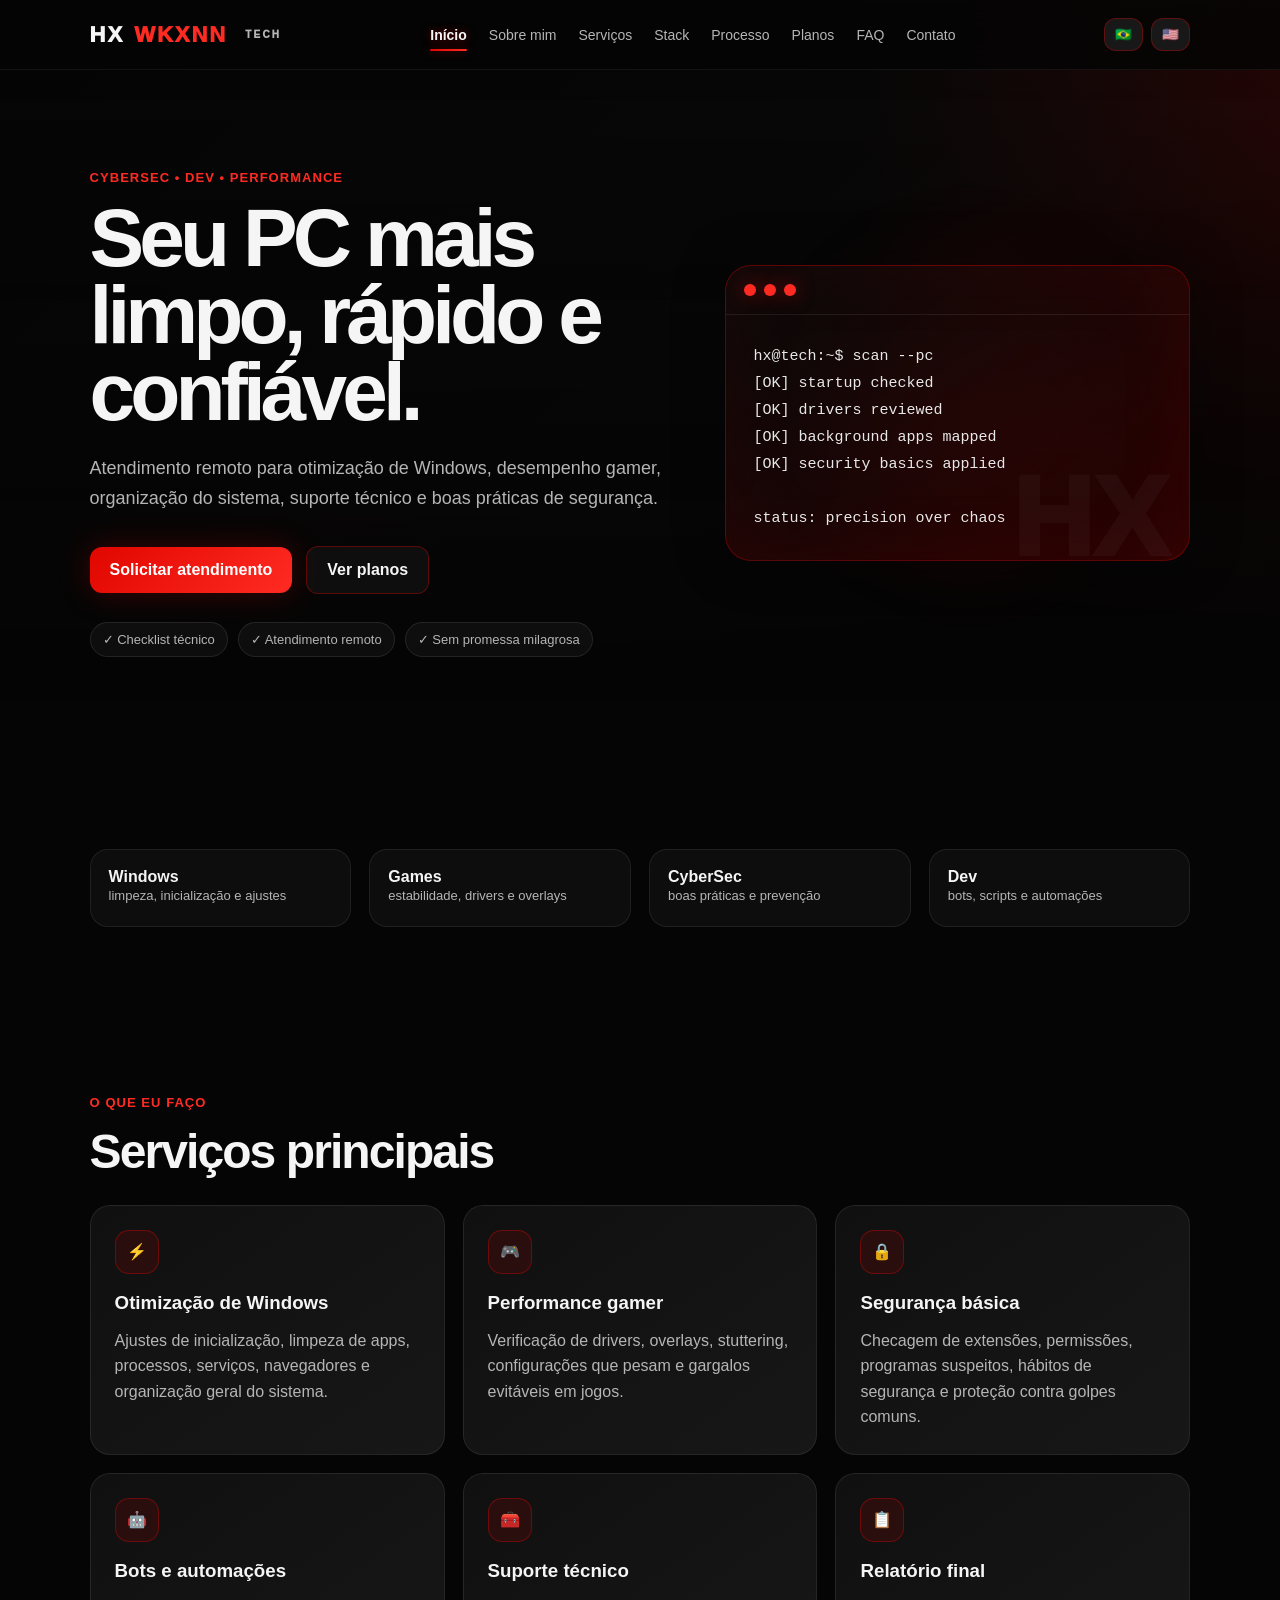
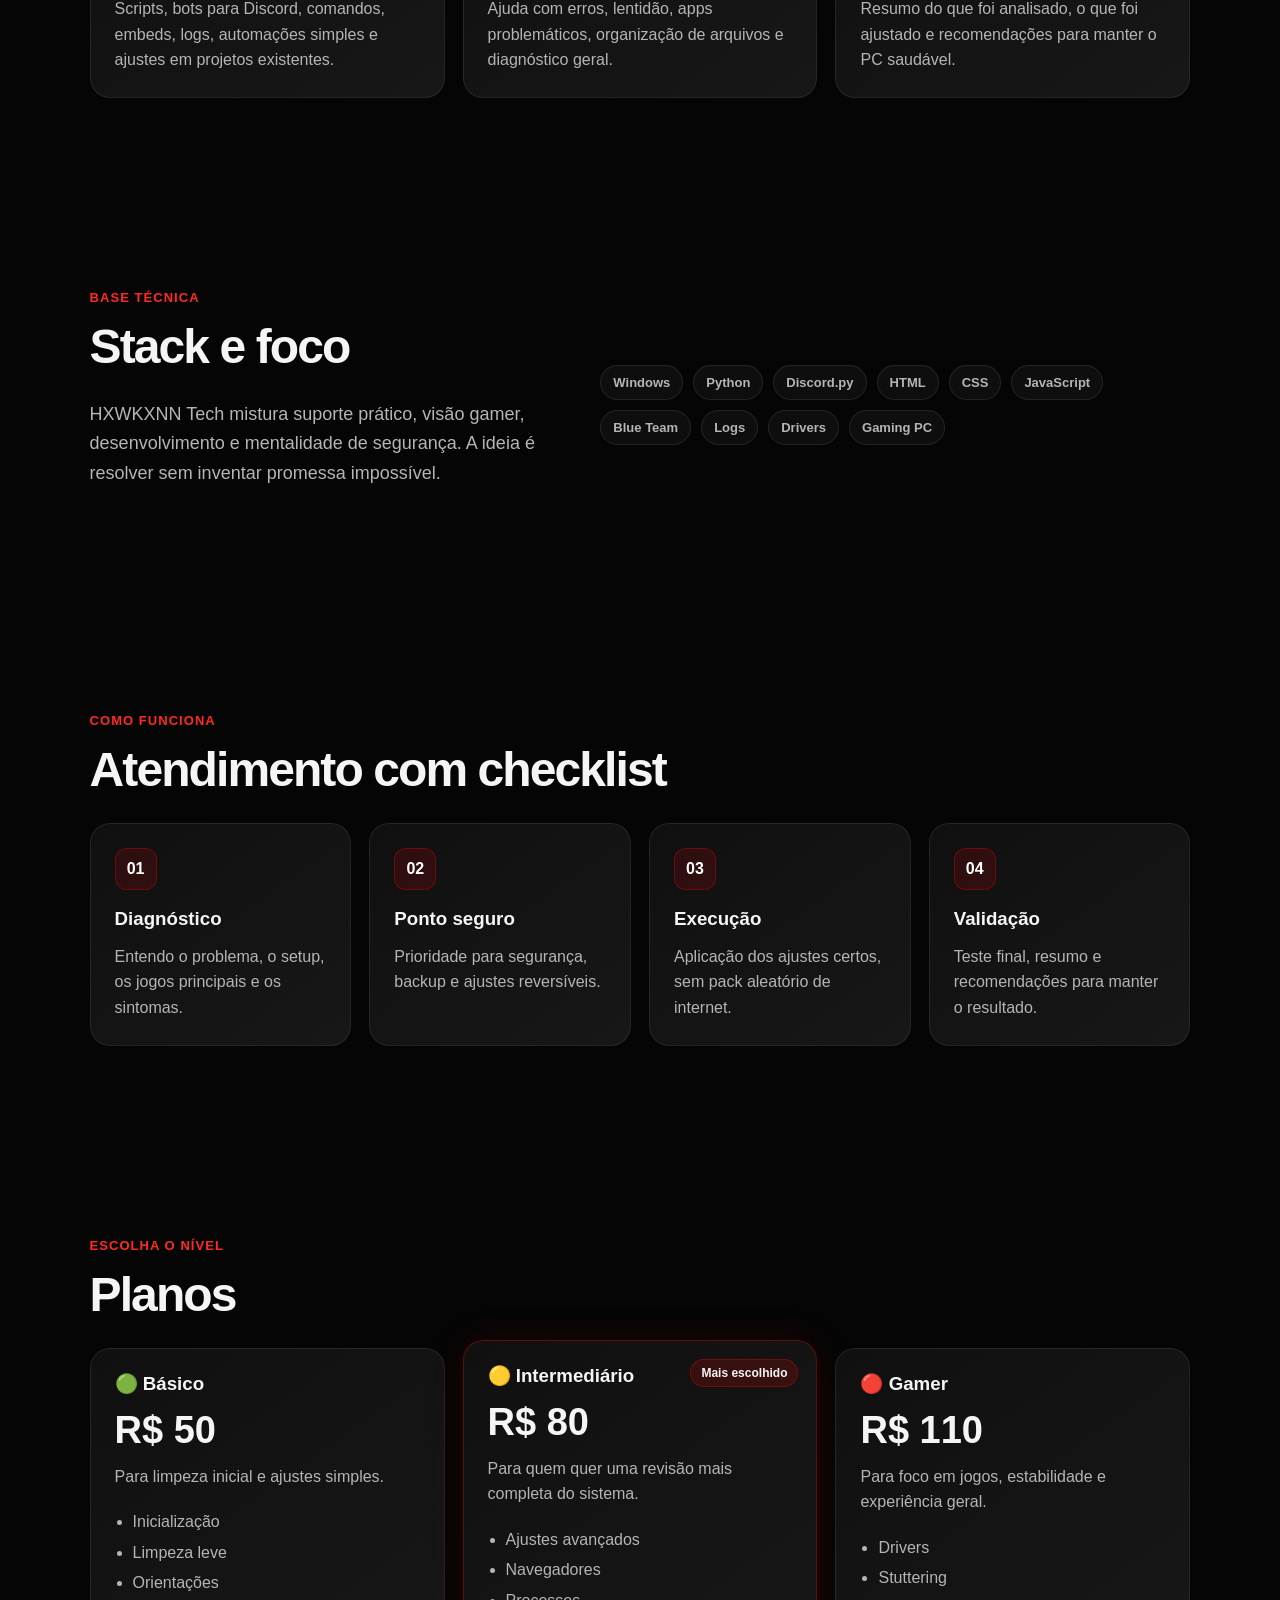
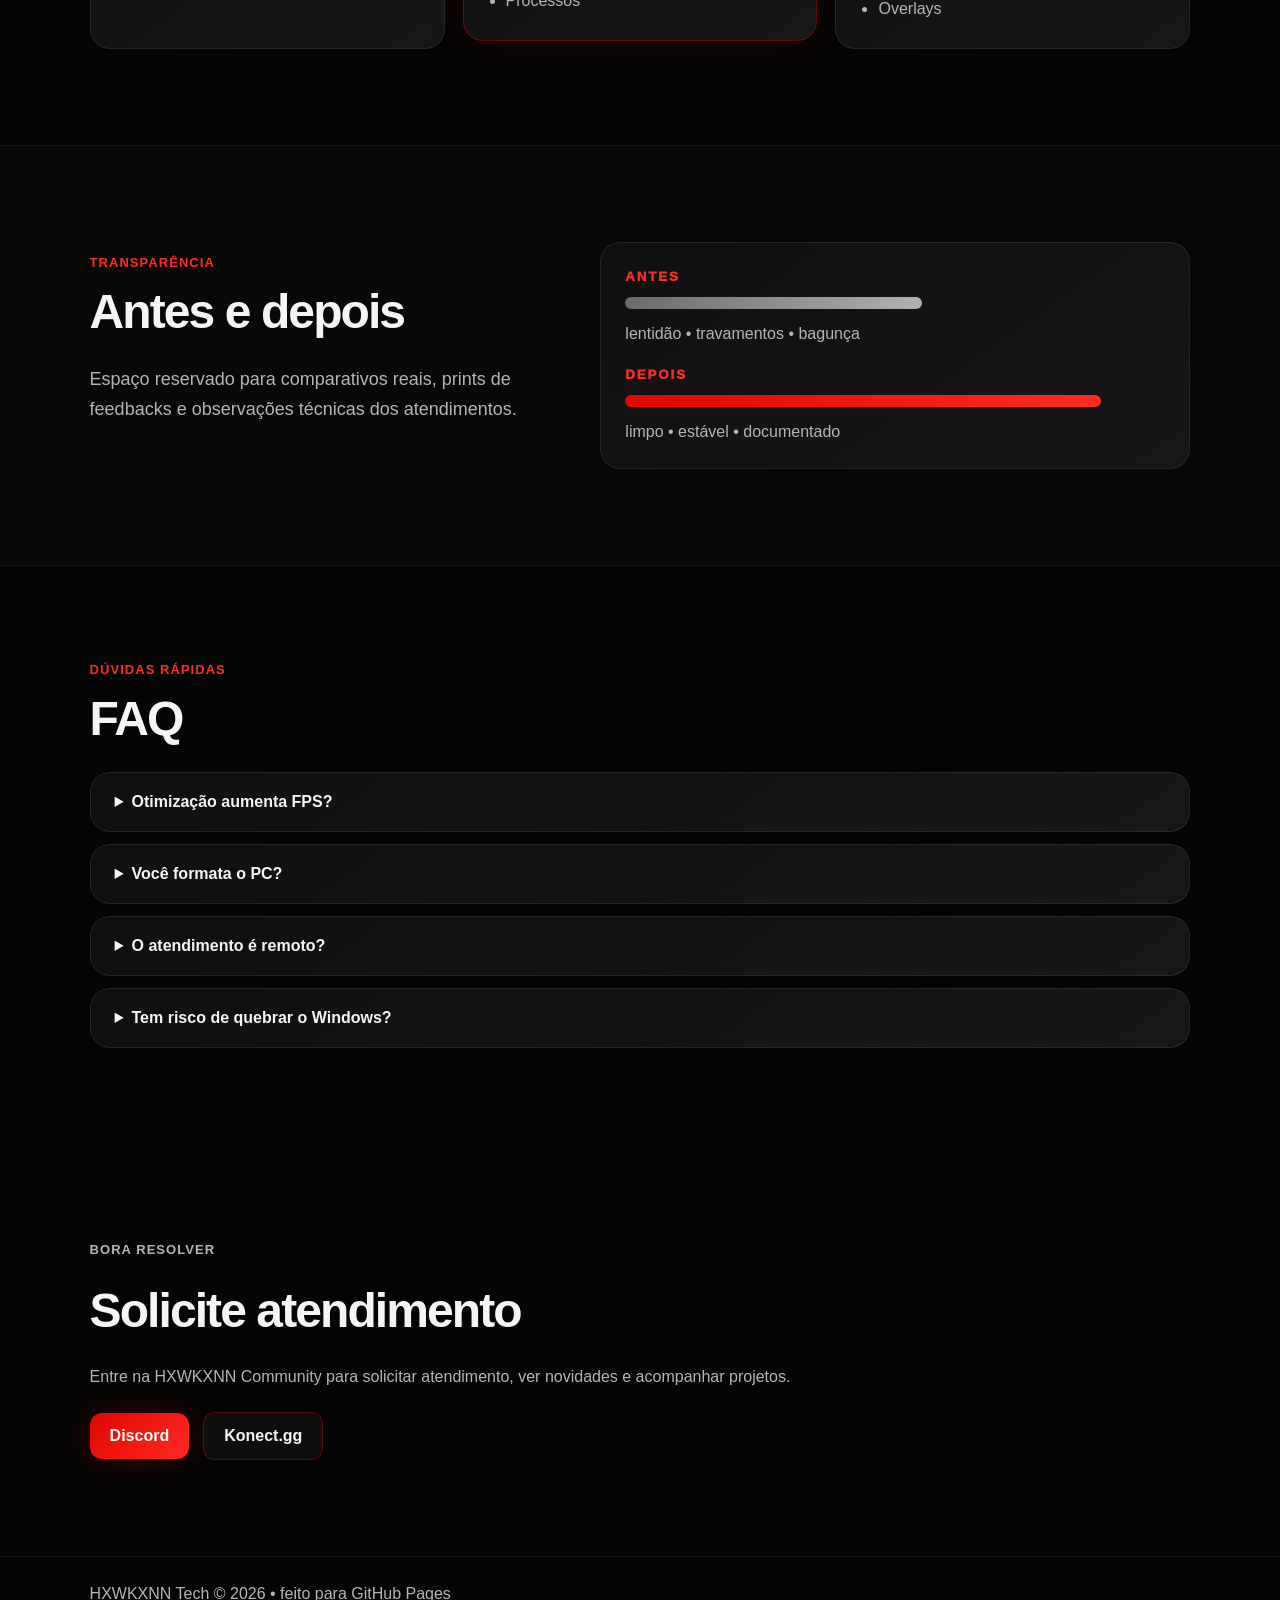
==== commit 257bbbc0: "Add files via upload" ====
--- a/index.html
+++ b/index.html
@@ -1,6 +1,9 @@
 <!DOCTYPE html>
 <html lang="pt-BR">
 <head>
+<link rel="icon" type="image/x-icon" href="favicon_hx.ico">
+<link rel="shortcut icon" href="favicon_hx.ico">
+<link rel="apple-touch-icon" href="favicon_hx.png">
   <meta charset="UTF-8" />
   <meta name="viewport" content="width=device-width, initial-scale=1.0" />
   <meta name="description" content="HXWKXNN Tech — otimização de Windows, desempenho gamer, suporte técnico, automações e segurança básica para PCs." />
@@ -8,22 +11,10 @@
   <meta property="og:title" content="HXWKXNN Tech" />
   <meta property="og:description" content="Performance, suporte técnico e segurança básica com atendimento remoto." />
   <meta property="og:type" content="website" />
-  <title>HXWKXNN Tech | Performance, Dev & CyberSec</title>
-  <link rel="stylesheet" href="style.css?v=6.0" />
+  <title>HXWKXNN Tech</title>
+  <link rel="stylesheet" href="style.css?v=6.6" />
 </head>
 <body>
-  <div id="language-modal" class="language-modal" role="dialog" aria-modal="true" aria-labelledby="language-title">
-    <div class="language-box">
-      <div class="modal-glow"></div>
-      <h1 id="language-title">🌎 Choose your language</h1>
-      <p>Escolha o idioma para continuar</p>
-      <div class="language-buttons">
-        <button type="button" onclick="setLanguage('pt')">🇧🇷 Português-BR</button>
-        <button type="button" onclick="setLanguage('en')">🇺🇸 English</button>
-      </div>
-    </div>
-  </div>
-
   <header class="header">
     <a class="logo" href="index.html#top" aria-label="HXWKXNN Tech">HX<span>WKXNN</span><small>TECH</small></a>
     <button class="menu-btn" type="button" aria-label="Abrir menu" onclick="toggleMenu()">☰</button>
@@ -163,6 +154,6 @@
     <p>HXWKXNN Tech © 2026 • <span data-pt="feito para GitHub Pages" data-en="built for GitHub Pages">feito para GitHub Pages</span></p>
   </footer>
 
-  <script src="script.js?v=6.0"></script>
+  <script src="script.js?v=6.6"></script>
 </body>
 </html>
--- a/style.css
+++ b/style.css
@@ -1,4 +1,4 @@
-*{margin:0;padding:0;box-sizing:border-box}:root{--bg:#050505;--panel:#101010;--panel2:#171717;--red:#E10600;--red2:#ff2b23;--text:#f5f5f5;--muted:#b5b5b5;--border:rgba(225,6,0,.36);--soft:rgba(255,255,255,.08);--green:#4ade80}html{scroll-behavior:smooth;scroll-padding-top:92px}body{font-family:Inter,Arial,Helvetica,sans-serif;background:radial-gradient(circle at 78% 0,rgba(225,6,0,.28),transparent 30%),radial-gradient(circle at 8% 45%,rgba(225,6,0,.10),transparent 28%),linear-gradient(135deg,#050505,#0a0a0a 52%,#150000);color:var(--text);min-height:100vh;overflow-x:hidden}body:before{content:"";position:fixed;inset:0;pointer-events:none;background:linear-gradient(rgba(255,255,255,.025) 1px,transparent 1px),linear-gradient(90deg,rgba(255,255,255,.025) 1px,transparent 1px);background-size:54px 54px;mask-image:linear-gradient(to bottom,rgba(0,0,0,.7),transparent 78%)}a{color:inherit}.language-modal{position:fixed;inset:0;background:rgba(0,0,0,.94);display:flex;align-items:center;justify-content:center;z-index:999;padding:20px}.language-box{position:relative;width:min(90%,440px);background:linear-gradient(145deg,#111,#1a0000);border:1px solid var(--border);border-radius:22px;padding:34px;text-align:center;box-shadow:0 0 50px rgba(225,6,0,.22);overflow:hidden}.modal-glow{position:absolute;inset:-120px;background:radial-gradient(circle,rgba(225,6,0,.24),transparent 45%);animation:pulse 4s infinite}.language-box h1,.language-box p,.language-buttons{position:relative}.language-box h1{margin-bottom:10px}.language-box p{color:var(--muted);margin-bottom:24px}.language-buttons{display:grid;gap:12px}.language-buttons button,.lang-switch button,.menu-btn{background:#181818;border:1px solid var(--border);color:var(--text);padding:12px 16px;border-radius:12px;cursor:pointer;transition:.2s}.language-buttons button:hover,.lang-switch button:hover,.menu-btn:hover{background:var(--red);transform:translateY(-1px)}.header{position:sticky;top:0;z-index:100;backdrop-filter:blur(16px);background:rgba(5,5,5,.78);border-bottom:1px solid rgba(255,255,255,.06);display:flex;justify-content:space-between;align-items:center;padding:18px 7%}.logo{font-weight:950;letter-spacing:2px;font-size:22px;text-decoration:none;display:flex;align-items:center;gap:10px}.brand-mark{width:38px;height:38px;border-radius:50%;object-fit:cover;box-shadow:0 0 18px rgba(225,6,0,.35)}.brand-text{display:inline-flex;align-items:baseline}.logo span{color:var(--red2)}.logo small{margin-left:8px;color:var(--muted);font-size:10px;letter-spacing:.22em}nav{display:flex;gap:22px}nav a{color:var(--muted);text-decoration:none;font-size:14px;transition:.2s}nav a:hover{color:var(--text)}nav a.active{color:var(--text);font-weight:900;text-shadow:0 0 8px rgba(225,6,0,.55);position:relative}nav a.active:after{content:"";position:absolute;left:0;right:0;bottom:-8px;height:2px;border-radius:999px;background:linear-gradient(90deg,var(--red),var(--red2));box-shadow:0 0 10px rgba(225,6,0,.6)}.lang-switch{display:flex;gap:8px}.lang-switch button{padding:8px 10px}.menu-btn{display:none;padding:8px 11px}.hero{min-height:82vh;display:grid;grid-template-columns:1.12fr .88fr;align-items:center;gap:42px;padding:70px 7%}.tag,.eyebrow{color:var(--red2);font-weight:900;letter-spacing:.08em;text-transform:uppercase;font-size:13px;margin-bottom:14px}.hero h1{font-size:clamp(44px,7vw,82px);line-height:.94;max-width:940px;letter-spacing:-.06em}.subtitle,.section-text{color:var(--muted);font-size:18px;max-width:720px;margin:24px 0 32px;line-height:1.65}.hero-buttons{display:flex;gap:14px;flex-wrap:wrap;align-items:center}.btn{padding:14px 20px;border-radius:12px;text-decoration:none;font-weight:900;display:inline-block;transition:.2s}.btn.primary{background:linear-gradient(135deg,var(--red),var(--red2));color:#fff;box-shadow:0 0 30px rgba(225,6,0,.25)}.btn.primary:hover,.btn.secondary:hover{transform:translateY(-2px)}.btn.secondary{border:1px solid var(--border);color:var(--text);background:rgba(255,255,255,.04)}.trust-row{display:flex;gap:10px;flex-wrap:wrap;margin-top:28px}.trust-row span,.chips span{border:1px solid rgba(255,255,255,.09);background:rgba(255,255,255,.04);border-radius:999px;padding:9px 12px;color:var(--muted);font-size:13px}.terminal-card{position:relative;border:1px solid var(--border);border-radius:26px;background:linear-gradient(145deg,rgba(10,10,10,.96),rgba(70,0,0,.55));box-shadow:inset 0 0 80px rgba(225,6,0,.08),0 0 50px rgba(0,0,0,.35);overflow:hidden}.terminal-card:after{content:"HX";position:absolute;right:22px;bottom:-22px;font-size:112px;font-weight:950;color:rgba(255,255,255,.035)}.terminal-top{display:flex;gap:8px;padding:18px;border-bottom:1px solid rgba(255,255,255,.08)}.terminal-top span{width:12px;height:12px;border-radius:50%;background:var(--red2);box-shadow:0 0 18px rgba(225,6,0,.5)}pre{padding:28px;white-space:pre-wrap;color:#e8e8e8;line-height:1.8;font-size:15px}.compact-section{padding-top:0}.metrics{display:grid;grid-template-columns:repeat(4,1fr);gap:14px}.metrics div{border:1px solid var(--soft);border-radius:18px;padding:18px;background:rgba(255,255,255,.035)}.metrics strong{display:block}.metrics span{color:var(--muted);font-size:13px;line-height:1.5}.section{padding:76px 7%}.section h2{font-size:clamp(32px,4vw,48px);margin-bottom:26px;letter-spacing:-.04em}.grid,.plans,.timeline{display:grid;grid-template-columns:repeat(3,1fr);gap:18px}.card,.plan,.step,.faq-list details,.before-after{background:linear-gradient(145deg,var(--panel),var(--panel2));border:1px solid rgba(255,255,255,.08);border-radius:20px;padding:24px;transition:.2s}.card:hover,.plan:hover,.step:hover{transform:translateY(-4px);border-color:var(--border)}.icon{display:inline-flex;width:44px;height:44px;border-radius:14px;background:rgba(225,6,0,.12);border:1px solid var(--border);align-items:center;justify-content:center;margin-bottom:18px}.card h3,.plan h3,.step h3{margin-bottom:14px}.card p,.plan p,.contact p,.step p,.faq-list p,.before-after span{color:var(--muted);line-height:1.6}.split{display:grid;grid-template-columns:.9fr 1.1fr;gap:28px;align-items:center}.chips{display:flex;flex-wrap:wrap;gap:10px}.chips span{font-weight:800}.timeline{grid-template-columns:repeat(4,1fr)}.step span{display:inline-flex;width:42px;height:42px;border-radius:12px;background:rgba(225,6,0,.14);border:1px solid var(--border);align-items:center;justify-content:center;margin-bottom:18px;color:#fff;font-weight:900}.plan{position:relative}.plan strong{display:block;font-size:38px;margin:12px 0}.plan ul{margin-top:18px;padding-left:18px;color:var(--muted);line-height:1.9}.featured{border-color:var(--border);box-shadow:0 0 36px rgba(225,6,0,.12);transform:translateY(-8px)}.featured:hover{transform:translateY(-12px)}.badge{position:absolute;right:18px;top:18px;background:rgba(225,6,0,.18);border:1px solid var(--border);border-radius:999px;padding:6px 10px;font-size:12px;font-weight:900}.proof{border-block:1px solid rgba(255,255,255,.05);background:rgba(255,255,255,.015)}.before-after{display:grid;gap:18px}.before-after small{color:var(--red2);font-weight:950;letter-spacing:.14em}.bar{height:12px;border-radius:999px;margin:12px 0}.bar.bad{width:55%;background:linear-gradient(90deg,#6b6b6b,#b0b0b0)}.bar.good{width:88%;background:linear-gradient(90deg,var(--red),var(--red2))}.faq-list{display:grid;gap:12px}.faq-list details{padding:0}.faq-list summary{cursor:pointer;padding:20px 24px;font-weight:900}.faq-list p{padding:0 24px 22px}.contact{display:flex;flex-direction:column;align-items:flex-start}.contact p{max-width:780px;margin-bottom:22px}footer{padding:28px 7%;border-top:1px solid rgba(255,255,255,.06);color:var(--muted)}.reveal{opacity:0;transform:translateY(18px);transition:opacity .6s ease,transform .6s ease}.reveal.visible{opacity:1;transform:translateY(0)}@keyframes pulse{50%{transform:scale(1.08);opacity:.7}}@media (max-width:980px){.timeline{grid-template-columns:repeat(2,1fr)}.hero,.split{grid-template-columns:1fr}.metrics{grid-template-columns:repeat(2,1fr)}}@media (max-width:760px){.header{flex-wrap:wrap;gap:12px;padding:14px 5%}.menu-btn{display:block}nav{display:none;order:4;width:100%;flex-direction:column;border-top:1px solid rgba(255,255,255,.08);padding-top:12px}nav.open{display:flex}.lang-switch{margin-left:auto}.hero,.section{padding-left:5%;padding-right:5%}.hero{padding-top:44px}.grid,.plans,.timeline,.metrics{grid-template-columns:1fr}.featured,.featured:hover{transform:none}.hero h1{font-size:44px}.subtitle,.section-text{font-size:16px}.terminal-card{min-height:220px}pre{font-size:13px;padding:22px}.terminal-card:after{font-size:82px}.trust-row span{width:100%}}
+*{margin:0;padding:0;box-sizing:border-box}:root{--bg:#050505;--panel:#101010;--panel2:#171717;--red:#E10600;--red2:#ff2b23;--text:#f5f5f5;--muted:#b5b5b5;--border:rgba(225,6,0,.36);--soft:rgba(255,255,255,.08);--green:#4ade80}html{scroll-behavior:smooth;scroll-padding-top:92px}body{font-family:Inter,Arial,Helvetica,sans-serif;background:radial-gradient(circle at 78% 0,rgba(225,6,0,.28),transparent 30%),radial-gradient(circle at 8% 45%,rgba(225,6,0,.10),transparent 28%),linear-gradient(135deg,#050505,#0a0a0a 52%,#150000);color:var(--text);min-height:100vh;overflow-x:hidden}body:before{content:"";position:fixed;inset:0;pointer-events:none;background:linear-gradient(rgba(255,255,255,.025) 1px,transparent 1px),linear-gradient(90deg,rgba(255,255,255,.025) 1px,transparent 1px);background-size:54px 54px;mask-image:linear-gradient(to bottom,rgba(0,0,0,.7),transparent 78%)}a{color:inherit}.lang-switch button,.menu-btn{background:#181818;border:1px solid var(--border);color:var(--text);padding:12px 16px;border-radius:12px;cursor:pointer;transition:.2s}.lang-switch button:hover,.menu-btn:hover{background:var(--red);transform:translateY(-1px)}.header{position:sticky;top:0;z-index:100;backdrop-filter:blur(16px);background:rgba(5,5,5,.78);border-bottom:1px solid rgba(255,255,255,.06);display:flex;justify-content:space-between;align-items:center;padding:18px 7%}.logo{font-weight:950;letter-spacing:2px;font-size:22px;text-decoration:none;display:flex;align-items:center;gap:10px}.brand-mark{width:38px;height:38px;border-radius:50%;object-fit:cover;box-shadow:0 0 18px rgba(225,6,0,.35)}.brand-text{display:inline-flex;align-items:baseline}.logo span{color:var(--red2)}.logo small{margin-left:8px;color:var(--muted);font-size:10px;letter-spacing:.22em}nav{display:flex;gap:22px}nav a{color:var(--muted);text-decoration:none;font-size:14px;transition:.2s}nav a:hover{color:var(--text)}nav a.active{color:var(--text);font-weight:900;text-shadow:0 0 8px rgba(225,6,0,.55);position:relative}nav a.active:after{content:"";position:absolute;left:0;right:0;bottom:-8px;height:2px;border-radius:999px;background:linear-gradient(90deg,var(--red),var(--red2));box-shadow:0 0 10px rgba(225,6,0,.6)}.lang-switch{display:flex;gap:8px}.lang-switch button{padding:8px 10px}.menu-btn{display:none;padding:8px 11px}.hero{min-height:82vh;display:grid;grid-template-columns:1.12fr .88fr;align-items:center;gap:42px;padding:70px 7%}.tag,.eyebrow{color:var(--red2);font-weight:900;letter-spacing:.08em;text-transform:uppercase;font-size:13px;margin-bottom:14px}.hero h1{font-size:clamp(44px,7vw,82px);line-height:.94;max-width:940px;letter-spacing:-.06em}.subtitle,.section-text{color:var(--muted);font-size:18px;max-width:720px;margin:24px 0 32px;line-height:1.65}.hero-buttons{display:flex;gap:14px;flex-wrap:wrap;align-items:center}.btn{padding:14px 20px;border-radius:12px;text-decoration:none;font-weight:900;display:inline-block;transition:.2s}.btn.primary{background:linear-gradient(135deg,var(--red),var(--red2));color:#fff;box-shadow:0 0 30px rgba(225,6,0,.25)}.btn.primary:hover,.btn.secondary:hover{transform:translateY(-2px)}.btn.secondary{border:1px solid var(--border);color:var(--text);background:rgba(255,255,255,.04)}.trust-row{display:flex;gap:10px;flex-wrap:wrap;margin-top:28px}.trust-row span,.chips span{border:1px solid rgba(255,255,255,.09);background:rgba(255,255,255,.04);border-radius:999px;padding:9px 12px;color:var(--muted);font-size:13px}.terminal-card{position:relative;border:1px solid var(--border);border-radius:26px;background:linear-gradient(145deg,rgba(10,10,10,.96),rgba(70,0,0,.55));box-shadow:inset 0 0 80px rgba(225,6,0,.08),0 0 50px rgba(0,0,0,.35);overflow:hidden}.terminal-card:after{content:"HX";position:absolute;right:22px;bottom:-22px;font-size:112px;font-weight:950;color:rgba(255,255,255,.035)}.terminal-top{display:flex;gap:8px;padding:18px;border-bottom:1px solid rgba(255,255,255,.08)}.terminal-top span{width:12px;height:12px;border-radius:50%;background:var(--red2);box-shadow:0 0 18px rgba(225,6,0,.5)}pre{padding:28px;white-space:pre-wrap;color:#e8e8e8;line-height:1.8;font-size:15px}.compact-section{padding-top:0}.metrics{display:grid;grid-template-columns:repeat(4,1fr);gap:14px}.metrics div{border:1px solid var(--soft);border-radius:18px;padding:18px;background:rgba(255,255,255,.035)}.metrics strong{display:block}.metrics span{color:var(--muted);font-size:13px;line-height:1.5}.section{padding:76px 7%}.section h2{font-size:clamp(32px,4vw,48px);margin-bottom:26px;letter-spacing:-.04em}.grid,.plans,.timeline{display:grid;grid-template-columns:repeat(3,1fr);gap:18px}.card,.plan,.step,.faq-list details,.before-after{background:linear-gradient(145deg,var(--panel),var(--panel2));border:1px solid rgba(255,255,255,.08);border-radius:20px;padding:24px;transition:.2s}.card:hover,.plan:hover,.step:hover{transform:translateY(-4px);border-color:var(--border)}.icon{display:inline-flex;width:44px;height:44px;border-radius:14px;background:rgba(225,6,0,.12);border:1px solid var(--border);align-items:center;justify-content:center;margin-bottom:18px}.card h3,.plan h3,.step h3{margin-bottom:14px}.card p,.plan p,.contact p,.step p,.faq-list p,.before-after span{color:var(--muted);line-height:1.6}.split{display:grid;grid-template-columns:.9fr 1.1fr;gap:28px;align-items:center}.chips{display:flex;flex-wrap:wrap;gap:10px}.chips span{font-weight:800}.timeline{grid-template-columns:repeat(4,1fr)}.step span{display:inline-flex;width:42px;height:42px;border-radius:12px;background:rgba(225,6,0,.14);border:1px solid var(--border);align-items:center;justify-content:center;margin-bottom:18px;color:#fff;font-weight:900}.plan{position:relative}.plan strong{display:block;font-size:38px;margin:12px 0}.plan ul{margin-top:18px;padding-left:18px;color:var(--muted);line-height:1.9}.featured{border-color:var(--border);box-shadow:0 0 36px rgba(225,6,0,.12);transform:translateY(-8px)}.featured:hover{transform:translateY(-12px)}.badge{position:absolute;right:18px;top:18px;background:rgba(225,6,0,.18);border:1px solid var(--border);border-radius:999px;padding:6px 10px;font-size:12px;font-weight:900}.proof{border-block:1px solid rgba(255,255,255,.05);background:rgba(255,255,255,.015)}.before-after{display:grid;gap:18px}.before-after small{color:var(--red2);font-weight:950;letter-spacing:.14em}.bar{height:12px;border-radius:999px;margin:12px 0}.bar.bad{width:55%;background:linear-gradient(90deg,#6b6b6b,#b0b0b0)}.bar.good{width:88%;background:linear-gradient(90deg,var(--red),var(--red2))}.faq-list{display:grid;gap:12px}.faq-list details{padding:0}.faq-list summary{cursor:pointer;padding:20px 24px;font-weight:900}.faq-list p{padding:0 24px 22px}.contact{display:flex;flex-direction:column;align-items:flex-start}.contact p{max-width:780px;margin-bottom:22px}footer{padding:28px 7%;border-top:1px solid rgba(255,255,255,.06);color:var(--muted)}.reveal{opacity:0;transform:translateY(18px);transition:opacity .6s ease,transform .6s ease}.reveal.visible{opacity:1;transform:translateY(0)}@keyframes pulse{50%{transform:scale(1.08);opacity:.7}}@media (max-width:980px){.timeline{grid-template-columns:repeat(2,1fr)}.hero,.split{grid-template-columns:1fr}.metrics{grid-template-columns:repeat(2,1fr)}}@media (max-width:760px){.header{flex-wrap:wrap;gap:12px;padding:14px 5%}.menu-btn{display:block}nav{display:none;order:4;width:100%;flex-direction:column;border-top:1px solid rgba(255,255,255,.08);padding-top:12px}nav.open{display:flex}.lang-switch{margin-left:auto}.hero,.section{padding-left:5%;padding-right:5%}.hero{padding-top:44px}.grid,.plans,.timeline,.metrics{grid-template-columns:1fr}.featured,.featured:hover{transform:none}.hero h1{font-size:44px}.subtitle,.section-text{font-size:16px}.terminal-card{min-height:220px}pre{font-size:13px;padding:22px}.terminal-card:after{font-size:82px}.trust-row span{width:100%}}
 .about-hero{min-height:72vh}.profile-card{position:relative;border:1px solid var(--border);border-radius:28px;background:linear-gradient(145deg,rgba(12,12,12,.97),rgba(82,0,0,.55));padding:34px;box-shadow:0 0 55px rgba(225,6,0,.14);overflow:hidden}.profile-card:before{content:"";position:absolute;inset:-80px;background:radial-gradient(circle at 70% 12%,rgba(255,43,35,.28),transparent 40%);pointer-events:none}.profile-avatar{position:relative;width:110px;height:110px;border-radius:30px;background:linear-gradient(135deg,var(--red),#250000);border:1px solid rgba(255,255,255,.18);display:flex;align-items:center;justify-content:center;font-size:42px;font-weight:950;letter-spacing:-.08em;margin-bottom:24px;box-shadow:0 0 35px rgba(225,6,0,.28)}.profile-card h2,.profile-card p,.profile-tags{position:relative}.profile-card h2{font-size:34px;margin-bottom:8px}.profile-card p{color:var(--muted);margin-bottom:18px}.profile-tags{display:flex;gap:10px;flex-wrap:wrap}.profile-tags span{border:1px solid rgba(255,255,255,.09);background:rgba(255,255,255,.04);border-radius:999px;padding:9px 12px;color:var(--muted);font-size:13px;font-weight:800}.quote-card{border:1px solid var(--border);background:linear-gradient(145deg,var(--panel),rgba(50,0,0,.55));border-radius:24px;padding:30px}.quote-card span{display:block;color:var(--red2);font-size:76px;line-height:.8;font-weight:950}.quote-card p{font-size:34px;font-weight:950;letter-spacing:-.04em;margin-bottom:14px}.quote-card small{color:var(--muted);line-height:1.7}.about-strip{padding-top:30px}.mini-timeline{display:grid;gap:14px}.mini-timeline div{display:grid;grid-template-columns:52px 1fr;gap:14px;align-items:start;border:1px solid rgba(255,255,255,.08);background:rgba(255,255,255,.035);border-radius:18px;padding:18px}.mini-timeline span{width:40px;height:40px;border-radius:12px;background:rgba(225,6,0,.14);border:1px solid var(--border);display:flex;align-items:center;justify-content:center;font-weight:950}.mini-timeline p{color:var(--muted);line-height:1.6}@media (max-width:760px){.profile-card{padding:26px}.profile-avatar{width:90px;height:90px;font-size:34px}.quote-card p{font-size:28px}.mini-timeline div{grid-template-columns:1fr}}
 
 .profile-logo{position:relative;width:145px;height:145px;border-radius:50%;object-fit:cover;margin-bottom:24px;border:1px solid rgba(255,255,255,.14);box-shadow:0 0 38px rgba(225,6,0,.35), inset 0 0 20px rgba(0,0,0,.5);filter:contrast(1.06) saturate(1.08)}.profile-logo:hover{transform:scale(1.04);transition:.25s}.achievement-grid .card{min-height:210px}@media (max-width:760px){.brand-mark{width:32px;height:32px}.brand-text small{display:none}.profile-logo{width:118px;height:118px}}
@@ -54,7 +54,8 @@
   mask-image:linear-gradient(to bottom, rgba(0,0,0,.7), rgba(0,0,0,.35) 55%, transparent 100%);
 }
 
-.header,.hero,.section,footer,.language-modal{
+/* Keeps page sections above the animated background. */
+.header,.hero,.section,footer{
   position:relative;
   z-index:1;
 }
@@ -98,53 +99,149 @@
   body::before,body::after,.hero::before,.about-hero::before{animation:none!important;}
 }
 
-/* Language modal fix - true centered overlay */
-.language-modal{
-  position:fixed!important;
-  inset:0!important;
-  z-index:9999!important;
-  display:flex;
-  align-items:center;
-  justify-content:center;
-  padding:20px;
-  background:rgba(0,0,0,.86);
-  backdrop-filter:blur(10px);
-}
-.language-modal.is-hidden{
-  display:none!important;
-}
-body.modal-open{
-  overflow:hidden;
-}
-.language-box{
-  transform:translateY(0);
-}
-
-
-/* v6.0 modal final fix: popup fecha ao escolher idioma e não empurra layout */
-.language-modal{
-  position:fixed!important;
-  inset:0!important;
-  width:100vw!important;
-  height:100vh!important;
-  z-index:99999!important;
-  display:flex!important;
-  align-items:center!important;
-  justify-content:center!important;
-  padding:20px!important;
-  background:rgba(0,0,0,.86)!important;
-  backdrop-filter:blur(10px)!important;
-}
-.language-modal.is-hidden{
-  display:none!important;
-  opacity:0!important;
-  pointer-events:none!important;
-  visibility:hidden!important;
-}
-body.modal-open{
-  overflow:hidden!important;
-}
-.language-box{
-  width:min(92vw,440px)!important;
-  max-height:calc(100vh - 40px)!important;
-}
+
+
+/* v6.3 stability fix: keep every section visible and avoid clipped compact cards. */
+.reveal,
+.reveal.visible{
+  opacity:1 !important;
+  transform:none !important;
+}
+.compact-section{
+  padding-top:34px !important;
+  padding-bottom:46px !important;
+}
+#services{
+  padding-top:72px !important;
+}
+.metrics{
+  align-items:stretch;
+}
+.metrics div{
+  min-height:78px;
+  overflow:visible;
+}
+
+/* v6.4 section visibility fix: prevent sections/cards from being clipped and make anchors land below navbar. */
+html{
+  scroll-padding-top:120px !important;
+}
+body, main{
+  overflow-x:hidden !important;
+  overflow-y:visible !important;
+}
+main, .hero, .section, .compact-section, .grid, .plans, .timeline, .metrics{
+  overflow:visible !important;
+}
+.hero{
+  min-height:auto !important;
+  padding-top:96px !important;
+  padding-bottom:96px !important;
+}
+.section{
+  position:relative !important;
+  z-index:1 !important;
+  padding-top:96px !important;
+  padding-bottom:96px !important;
+  scroll-margin-top:120px !important;
+}
+.compact-section{
+  padding-top:34px !important;
+  padding-bottom:76px !important;
+  margin-top:0 !important;
+}
+#services, #stack, #process, #plans, #proof, #faq, #contact{
+  scroll-margin-top:120px !important;
+}
+.metrics{
+  margin-top:0 !important;
+  gap:18px !important;
+}
+.metrics div, .card, .plan, .step, .faq-list details, .before-after{
+  overflow:visible !important;
+}
+@media (max-width:760px){
+  html{scroll-padding-top:140px !important;}
+  .hero{padding-top:54px !important;padding-bottom:70px !important;}
+  .section{padding-top:72px !important;padding-bottom:72px !important;scroll-margin-top:140px !important;}
+  #services, #stack, #process, #plans, #proof, #faq, #contact{scroll-margin-top:140px !important;}
+}
+
+
+/* v6.5 final section flow fix: the focus cards are now a real visible section, not a compact strip. */
+.overview-section{
+  padding-top:96px !important;
+  padding-bottom:96px !important;
+  min-height:auto !important;
+}
+.overview-section h2{
+  margin-bottom:26px !important;
+}
+.overview-section .metrics{
+  display:grid !important;
+  grid-template-columns:repeat(4,minmax(0,1fr)) !important;
+  gap:18px !important;
+  margin-top:0 !important;
+  overflow:visible !important;
+}
+.overview-section .metrics div{
+  min-height:106px !important;
+  display:flex !important;
+  flex-direction:column !important;
+  justify-content:center !important;
+  overflow:visible !important;
+}
+/* Avoid any old compact-section rule from affecting the layout. */
+.compact-section{
+  padding-top:96px !important;
+  padding-bottom:96px !important;
+  overflow:visible !important;
+}
+@media (max-width:980px){
+  .overview-section .metrics{grid-template-columns:repeat(2,minmax(0,1fr)) !important;}
+}
+@media (max-width:760px){
+  .overview-section{padding-top:72px !important;padding-bottom:72px !important;}
+  .overview-section .metrics{grid-template-columns:1fr !important;}
+}
+
+/* v6.6 fixed navbar: keeps logo, menu and language buttons visible while scrolling. */
+.header{
+  position:fixed !important;
+  top:0 !important;
+  left:0 !important;
+  right:0 !important;
+  width:100% !important;
+  z-index:99999 !important;
+  background:rgba(5,5,5,.86) !important;
+  backdrop-filter:blur(18px) !important;
+  -webkit-backdrop-filter:blur(18px) !important;
+}
+main{
+  padding-top:74px !important;
+}
+html{
+  scroll-padding-top:130px !important;
+}
+.section,
+#services,
+#stack,
+#process,
+#plans,
+#proof,
+#faq,
+#contact{
+  scroll-margin-top:130px !important;
+}
+@media (max-width:760px){
+  main{padding-top:74px !important;}
+  html{scroll-padding-top:150px !important;}
+  .section,
+  #services,
+  #stack,
+  #process,
+  #plans,
+  #proof,
+  #faq,
+  #contact{scroll-margin-top:150px !important;}
+}
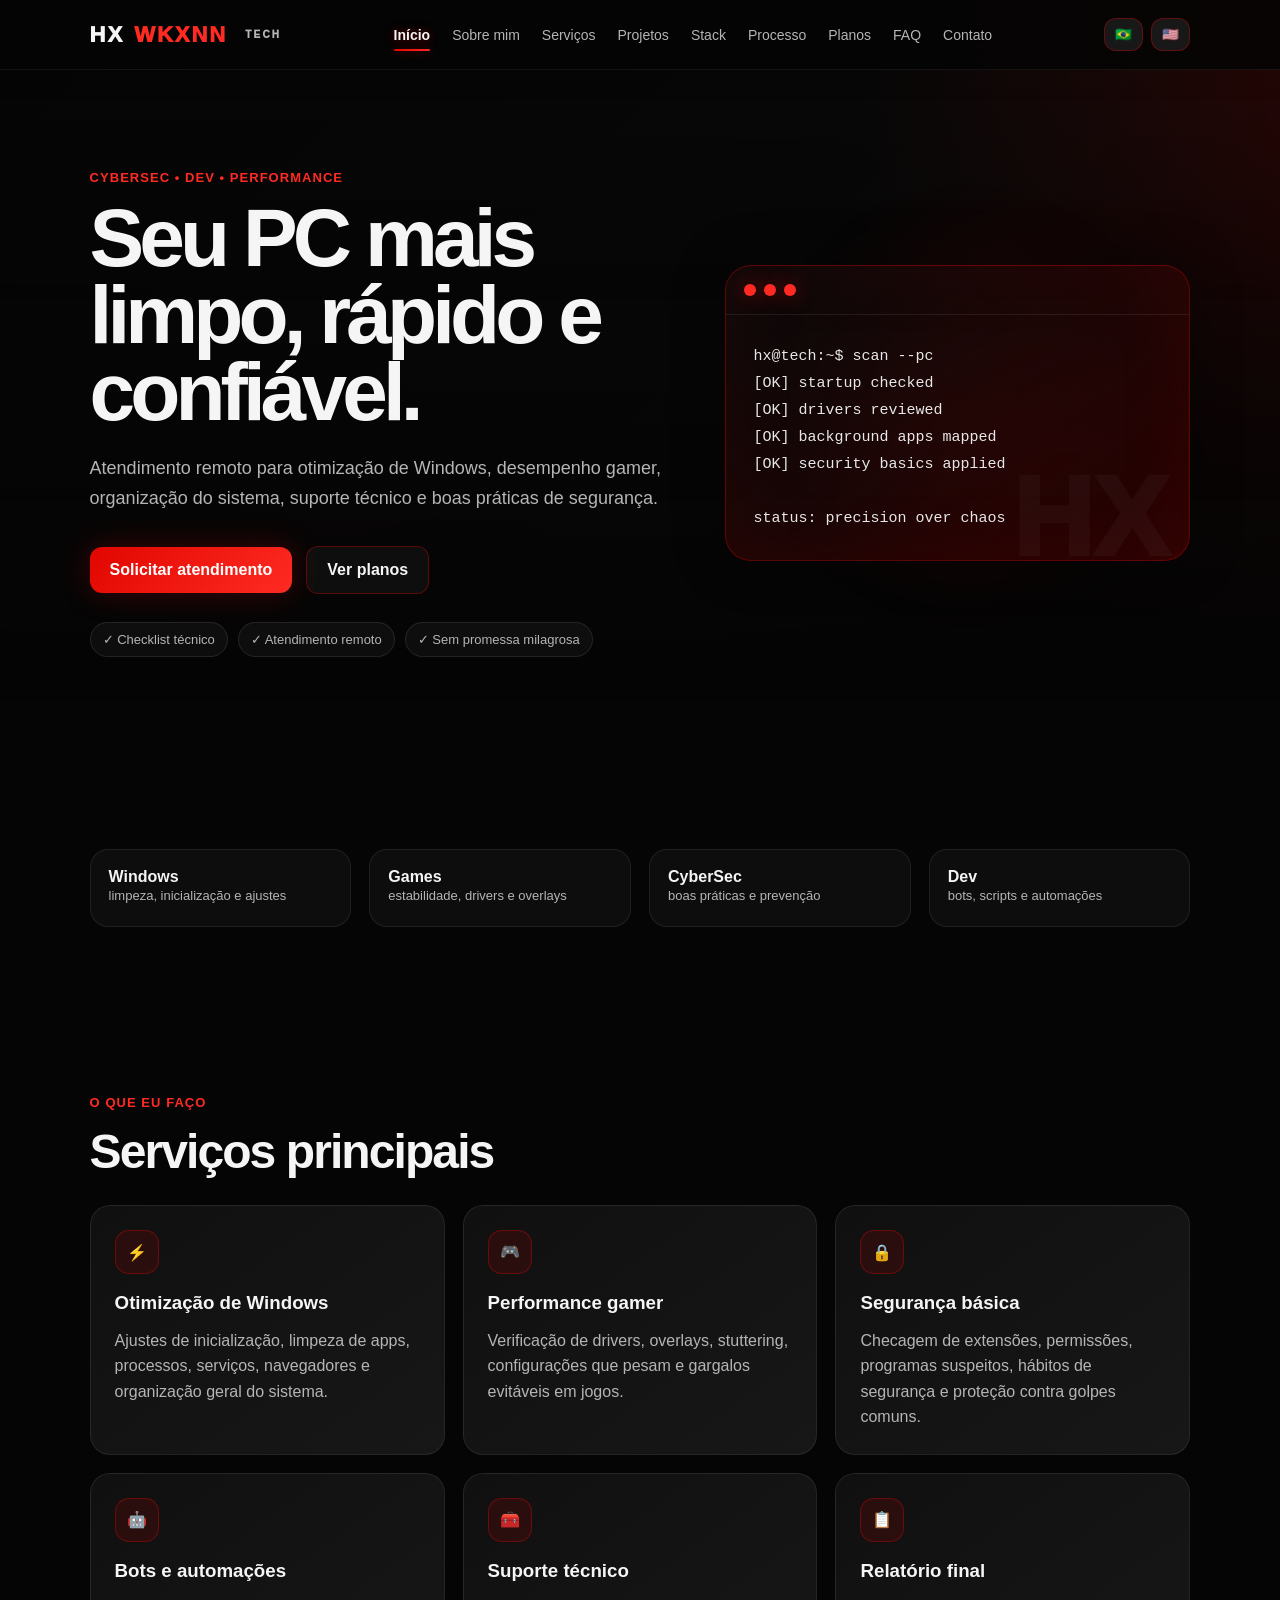
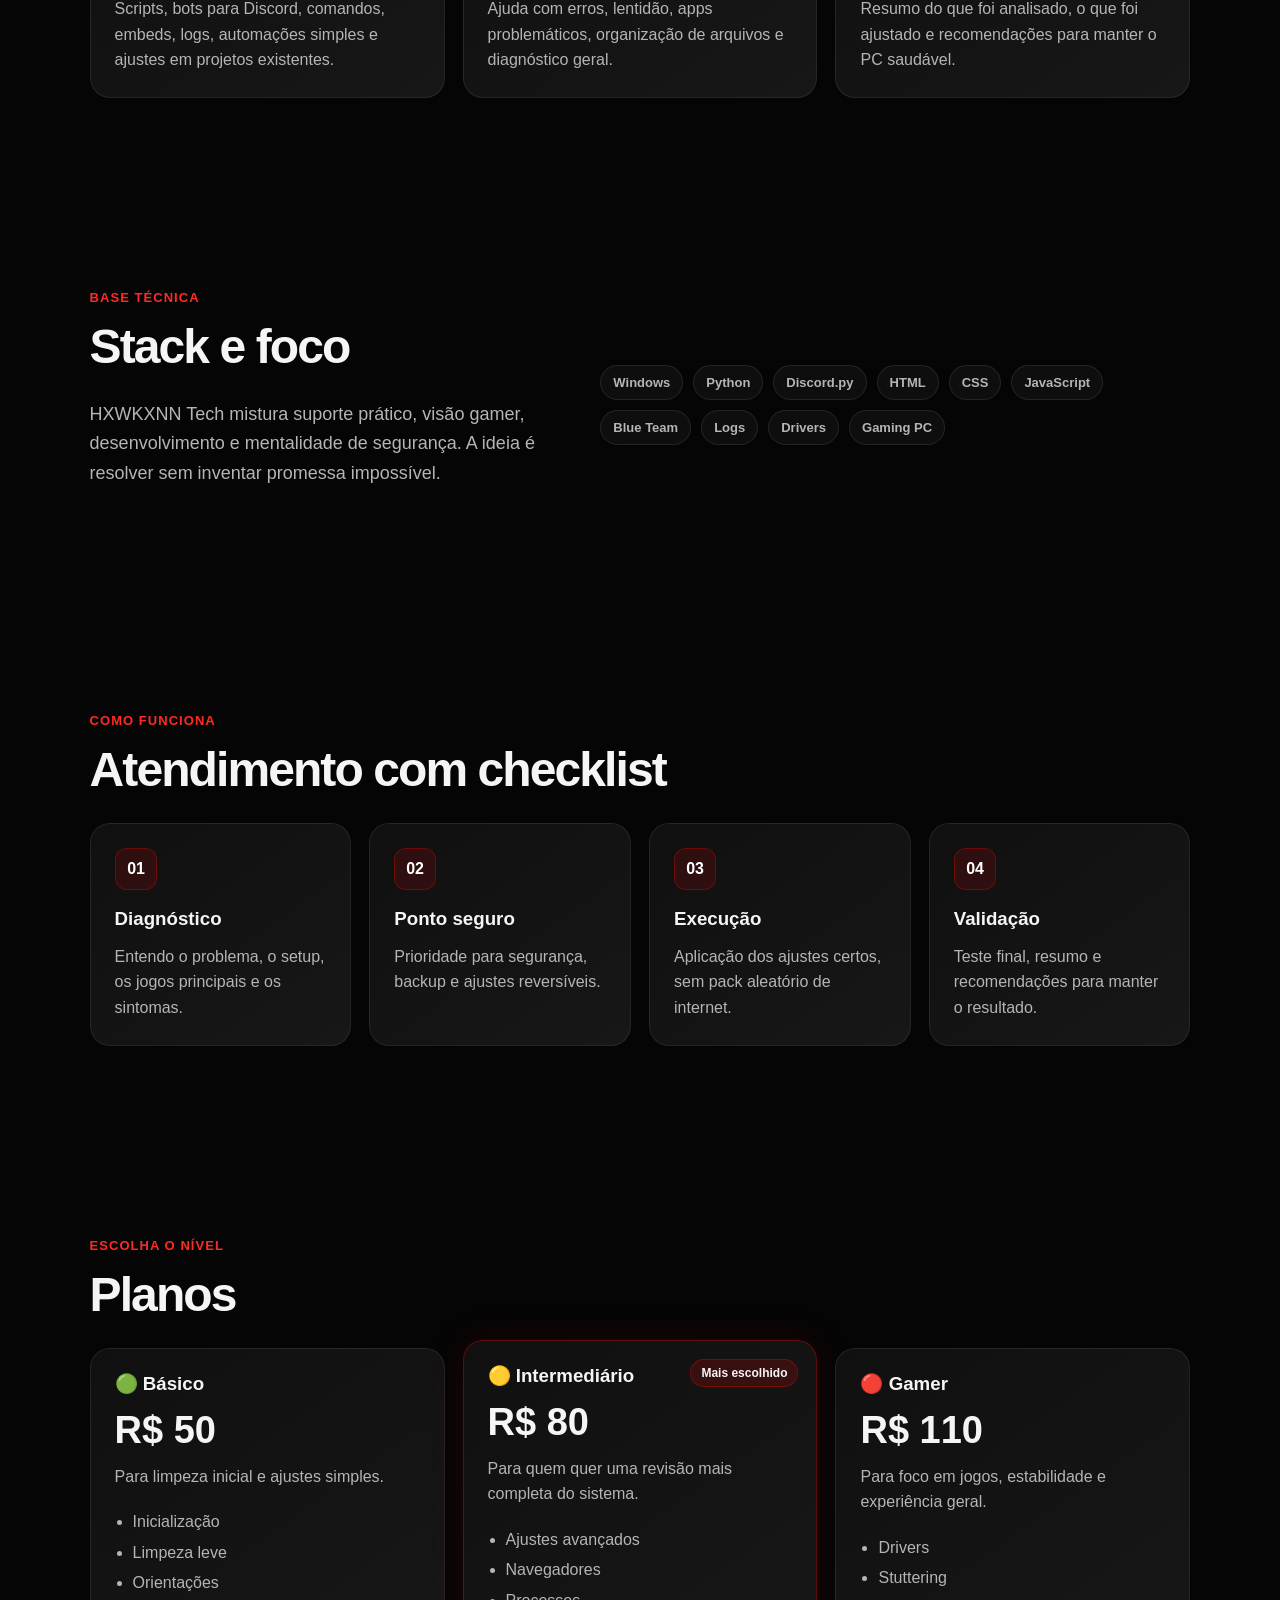
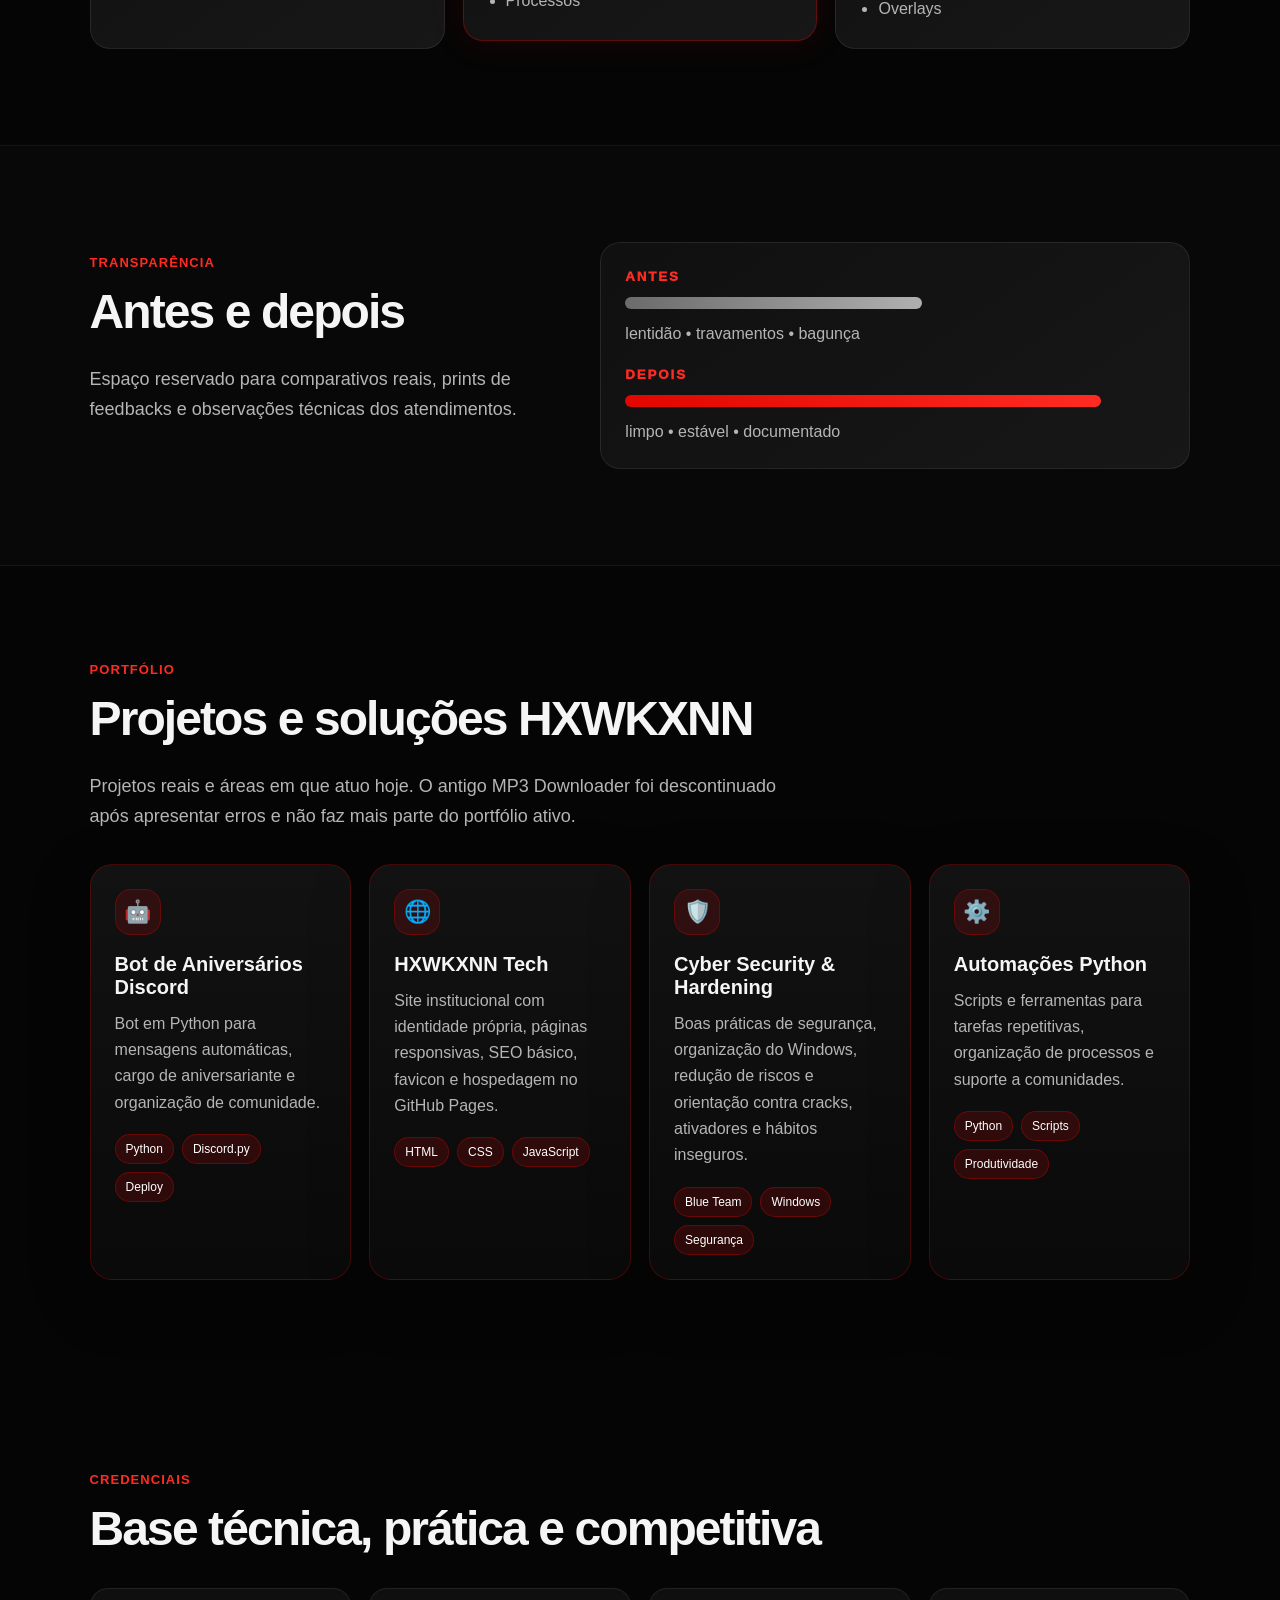
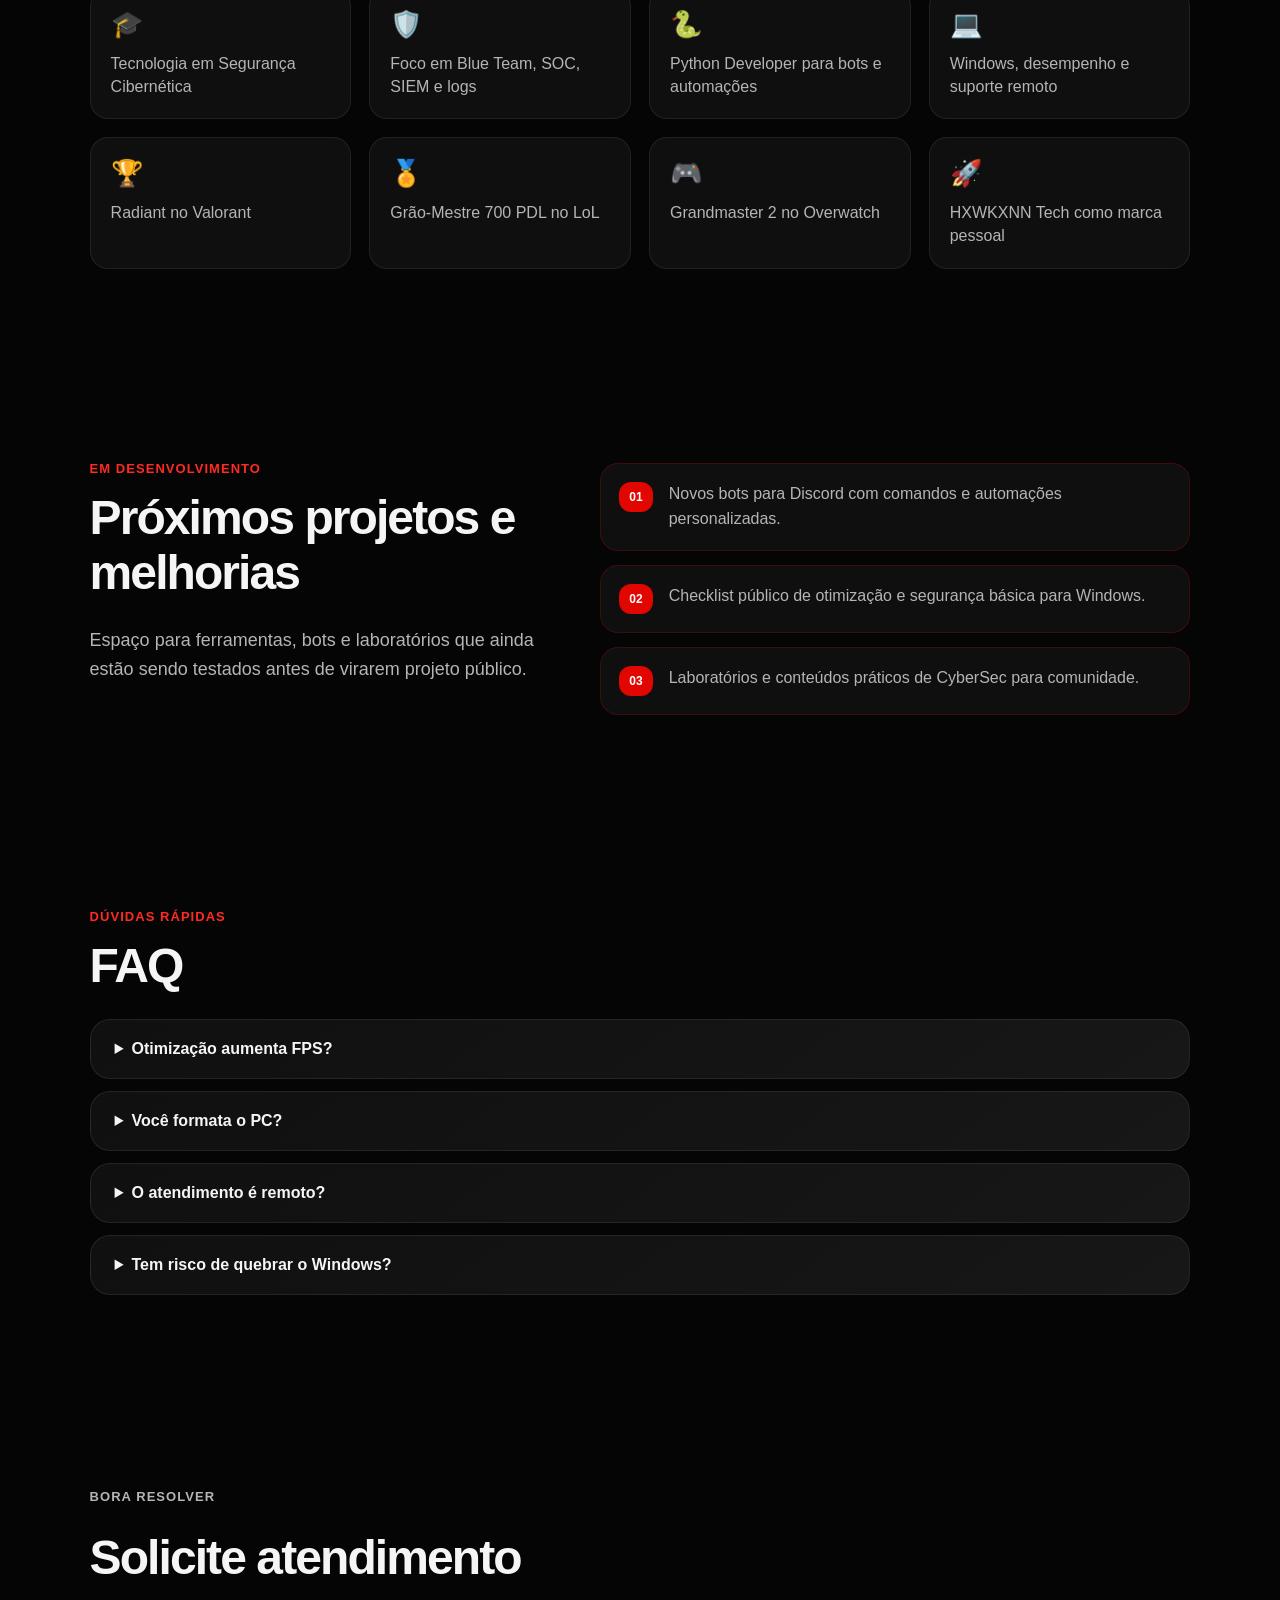
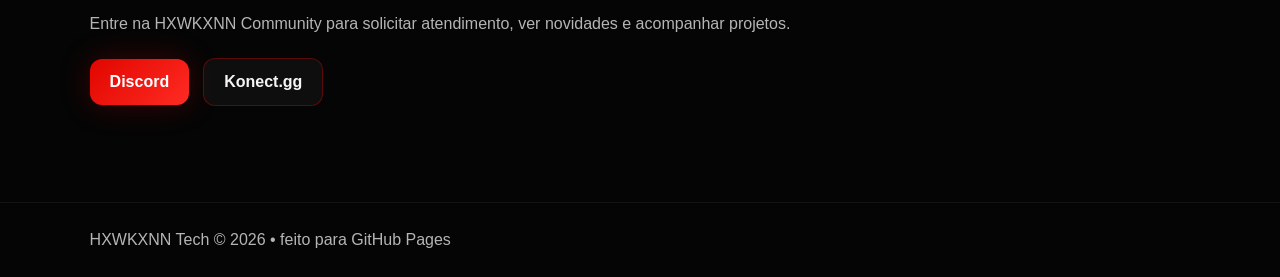
==== commit 12be2a83: "Add files via upload" ====
--- a/index.html
+++ b/index.html
@@ -12,7 +12,7 @@
   <meta property="og:description" content="Performance, suporte técnico e segurança básica com atendimento remoto." />
   <meta property="og:type" content="website" />
   <title>HXWKXNN Tech</title>
-  <link rel="stylesheet" href="style.css?v=6.6" />
+  <link rel="stylesheet" href="style.css?v=6.8" />
 </head>
 <body>
   <header class="header">
@@ -22,6 +22,7 @@
       <a href="index.html#top" class="active" data-pt="Início" data-en="Home">Início</a>
       <a href="sobre.html" data-pt="Sobre mim" data-en="About me">Sobre mim</a>
       <a href="#services" data-pt="Serviços" data-en="Services">Serviços</a>
+      <a href="#projects" data-pt="Projetos" data-en="Projects">Projetos</a>
       <a href="#stack" data-pt="Stack" data-en="Stack">Stack</a>
       <a href="#process" data-pt="Processo" data-en="Process">Processo</a>
       <a href="#plans" data-pt="Planos" data-en="Plans">Planos</a>
@@ -128,6 +129,71 @@
       </div>
     </section>
 
+
+    <section id="projects" class="section reveal">
+      <p class="eyebrow" data-pt="Portfólio" data-en="Portfolio">Portfólio</p>
+      <h2 data-pt="Projetos e soluções HXWKXNN" data-en="HXWKXNN projects and solutions">Projetos e soluções HXWKXNN</h2>
+      <p class="section-text" data-pt="Projetos reais e áreas em que atuo hoje. O antigo MP3 Downloader foi descontinuado após apresentar erros e não faz mais parte do portfólio ativo." data-en="Real projects and current work areas. The old MP3 Downloader was discontinued after issues appeared and is no longer part of the active portfolio.">Projetos reais e áreas em que atuo hoje. O antigo MP3 Downloader foi descontinuado após apresentar erros e não faz mais parte do portfólio ativo.</p>
+
+      <div class="project-grid">
+        <article class="project-card">
+          <span class="icon">🤖</span>
+          <h3 data-pt="Bot de Aniversários Discord" data-en="Discord Birthday Bot">Bot de Aniversários Discord</h3>
+          <p data-pt="Bot em Python para mensagens automáticas, cargo de aniversariante e organização de comunidade." data-en="Python bot for automatic messages, birthday roles and community organization.">Bot em Python para mensagens automáticas, cargo de aniversariante e organização de comunidade.</p>
+          <div class="chip-row"><span>Python</span><span>Discord.py</span><span>Deploy</span></div>
+        </article>
+
+        <article class="project-card">
+          <span class="icon">🌐</span>
+          <h3 data-pt="HXWKXNN Tech" data-en="HXWKXNN Tech">HXWKXNN Tech</h3>
+          <p data-pt="Site institucional com identidade própria, páginas responsivas, SEO básico, favicon e hospedagem no GitHub Pages." data-en="Institutional website with its own identity, responsive pages, basic SEO, favicon and GitHub Pages hosting.">Site institucional com identidade própria, páginas responsivas, SEO básico, favicon e hospedagem no GitHub Pages.</p>
+          <div class="chip-row"><span>HTML</span><span>CSS</span><span>JavaScript</span></div>
+        </article>
+
+        <article class="project-card">
+          <span class="icon">🛡️</span>
+          <h3 data-pt="Cyber Security & Hardening" data-en="Cyber Security & Hardening">Cyber Security & Hardening</h3>
+          <p data-pt="Boas práticas de segurança, organização do Windows, redução de riscos e orientação contra cracks, ativadores e hábitos inseguros." data-en="Security best practices, Windows organization, risk reduction and guidance against cracks, activators and unsafe habits.">Boas práticas de segurança, organização do Windows, redução de riscos e orientação contra cracks, ativadores e hábitos inseguros.</p>
+          <div class="chip-row"><span>Blue Team</span><span>Windows</span><span>Segurança</span></div>
+        </article>
+
+        <article class="project-card">
+          <span class="icon">⚙️</span>
+          <h3 data-pt="Automações Python" data-en="Python Automations">Automações Python</h3>
+          <p data-pt="Scripts e ferramentas para tarefas repetitivas, organização de processos e suporte a comunidades." data-en="Scripts and tools for repetitive tasks, process organization and community support.">Scripts e ferramentas para tarefas repetitivas, organização de processos e suporte a comunidades.</p>
+          <div class="chip-row"><span>Python</span><span>Scripts</span><span>Produtividade</span></div>
+        </article>
+      </div>
+    </section>
+
+    <section id="credentials" class="section reveal">
+      <p class="eyebrow" data-pt="Credenciais" data-en="Credentials">Credenciais</p>
+      <h2 data-pt="Base técnica, prática e competitiva" data-en="Technical, practical and competitive background">Base técnica, prática e competitiva</h2>
+      <div class="credential-grid">
+        <div><strong>🎓</strong><span data-pt="Tecnologia em Segurança Cibernética" data-en="Cybersecurity degree path">Tecnologia em Segurança Cibernética</span></div>
+        <div><strong>🛡️</strong><span data-pt="Foco em Blue Team, SOC, SIEM e logs" data-en="Focus on Blue Team, SOC, SIEM and logs">Foco em Blue Team, SOC, SIEM e logs</span></div>
+        <div><strong>🐍</strong><span data-pt="Python Developer para bots e automações" data-en="Python Developer for bots and automations">Python Developer para bots e automações</span></div>
+        <div><strong>💻</strong><span data-pt="Windows, desempenho e suporte remoto" data-en="Windows, performance and remote support">Windows, desempenho e suporte remoto</span></div>
+        <div><strong>🏆</strong><span data-pt="Radiant no Valorant" data-en="Radiant in Valorant">Radiant no Valorant</span></div>
+        <div><strong>🏅</strong><span data-pt="Grão-Mestre 700 PDL no LoL" data-en="Grandmaster 700 LP in LoL">Grão-Mestre 700 PDL no LoL</span></div>
+        <div><strong>🎮</strong><span data-pt="Grandmaster 2 no Overwatch" data-en="Grandmaster 2 in Overwatch">Grandmaster 2 no Overwatch</span></div>
+        <div><strong>🚀</strong><span data-pt="HXWKXNN Tech como marca pessoal" data-en="HXWKXNN Tech as a personal brand">HXWKXNN Tech como marca pessoal</span></div>
+      </div>
+    </section>
+
+    <section id="roadmap" class="section reveal split">
+      <div>
+        <p class="eyebrow" data-pt="Em desenvolvimento" data-en="In development">Em desenvolvimento</p>
+        <h2 data-pt="Próximos projetos e melhorias" data-en="Next projects and improvements">Próximos projetos e melhorias</h2>
+        <p class="section-text" data-pt="Espaço para ferramentas, bots e laboratórios que ainda estão sendo testados antes de virarem projeto público." data-en="A space for tools, bots and labs that are still being tested before becoming public projects.">Espaço para ferramentas, bots e laboratórios que ainda estão sendo testados antes de virarem projeto público.</p>
+      </div>
+      <div class="roadmap-list">
+        <div><span>01</span><p data-pt="Novos bots para Discord com comandos e automações personalizadas." data-en="New Discord bots with custom commands and automations.">Novos bots para Discord com comandos e automações personalizadas.</p></div>
+        <div><span>02</span><p data-pt="Checklist público de otimização e segurança básica para Windows." data-en="Public checklist for Windows optimization and basic security.">Checklist público de otimização e segurança básica para Windows.</p></div>
+        <div><span>03</span><p data-pt="Laboratórios e conteúdos práticos de CyberSec para comunidade." data-en="CyberSec labs and practical content for the community.">Laboratórios e conteúdos práticos de CyberSec para comunidade.</p></div>
+      </div>
+    </section>
+
     <section id="faq" class="section reveal">
       <p class="eyebrow" data-pt="Dúvidas rápidas" data-en="Quick questions">Dúvidas rápidas</p>
       <h2>FAQ</h2>
@@ -154,6 +220,6 @@
     <p>HXWKXNN Tech © 2026 • <span data-pt="feito para GitHub Pages" data-en="built for GitHub Pages">feito para GitHub Pages</span></p>
   </footer>
 
-  <script src="script.js?v=6.6"></script>
+  <script src="script.js?v=6.8"></script>
 </body>
 </html>
--- a/style.css
+++ b/style.css
@@ -245,3 +245,121 @@
   #faq,
   #contact{scroll-margin-top:150px !important;}
 }
+
+
+/* v6.8 portfolio, credentials and roadmap sections */
+.project-grid,
+.credential-grid{
+  display:grid;
+  grid-template-columns:repeat(4,minmax(0,1fr));
+  gap:18px;
+  margin-top:32px;
+}
+.project-card{
+  background:linear-gradient(180deg,rgba(255,255,255,.055),rgba(255,255,255,.025));
+  border:1px solid rgba(225,6,0,.28);
+  border-radius:22px;
+  padding:24px;
+  min-height:250px;
+  box-shadow:0 18px 60px rgba(0,0,0,.28);
+  transition:.22s;
+  overflow:visible;
+}
+.project-card:hover{
+  transform:translateY(-5px);
+  border-color:rgba(255,43,35,.62);
+  box-shadow:0 22px 70px rgba(225,6,0,.12);
+}
+.project-card .icon{
+  width:46px;
+  height:46px;
+  display:flex;
+  align-items:center;
+  justify-content:center;
+  border-radius:16px;
+  background:rgba(225,6,0,.14);
+  border:1px solid rgba(225,6,0,.32);
+  font-size:22px;
+  margin-bottom:18px;
+}
+.project-card h3{
+  font-size:20px;
+  margin-bottom:12px;
+}
+.project-card p{
+  color:var(--muted);
+  line-height:1.65;
+}
+.chip-row{
+  display:flex;
+  flex-wrap:wrap;
+  gap:8px;
+  margin-top:18px;
+}
+.chip-row span{
+  font-size:12px;
+  color:#fff;
+  background:rgba(225,6,0,.16);
+  border:1px solid rgba(225,6,0,.34);
+  padding:7px 10px;
+  border-radius:999px;
+}
+.credential-grid{
+  grid-template-columns:repeat(4,minmax(0,1fr));
+}
+.credential-grid div{
+  background:rgba(255,255,255,.045);
+  border:1px solid rgba(255,255,255,.08);
+  border-radius:18px;
+  padding:20px;
+  min-height:120px;
+  display:flex;
+  flex-direction:column;
+  gap:12px;
+}
+.credential-grid strong{
+  font-size:26px;
+}
+.credential-grid span{
+  color:var(--muted);
+  line-height:1.45;
+}
+.roadmap-list{
+  display:grid;
+  gap:14px;
+}
+.roadmap-list div{
+  display:grid;
+  grid-template-columns:auto 1fr;
+  gap:16px;
+  align-items:start;
+  background:rgba(255,255,255,.045);
+  border:1px solid rgba(225,6,0,.22);
+  border-radius:18px;
+  padding:18px;
+}
+.roadmap-list span{
+  color:#fff;
+  background:var(--red);
+  border-radius:12px;
+  padding:8px 10px;
+  font-weight:900;
+  font-size:12px;
+}
+.roadmap-list p{
+  color:var(--muted);
+  line-height:1.55;
+}
+#projects,#credentials,#roadmap{
+  scroll-margin-top:130px !important;
+}
+@media (max-width:1080px){
+  nav{gap:14px}
+  nav a{font-size:13px}
+  .project-grid,.credential-grid{grid-template-columns:repeat(2,minmax(0,1fr));}
+}
+@media (max-width:760px){
+  .project-grid,.credential-grid{grid-template-columns:1fr;}
+  .project-card{min-height:auto}
+  #projects,#credentials,#roadmap{scroll-margin-top:150px !important;}
+}
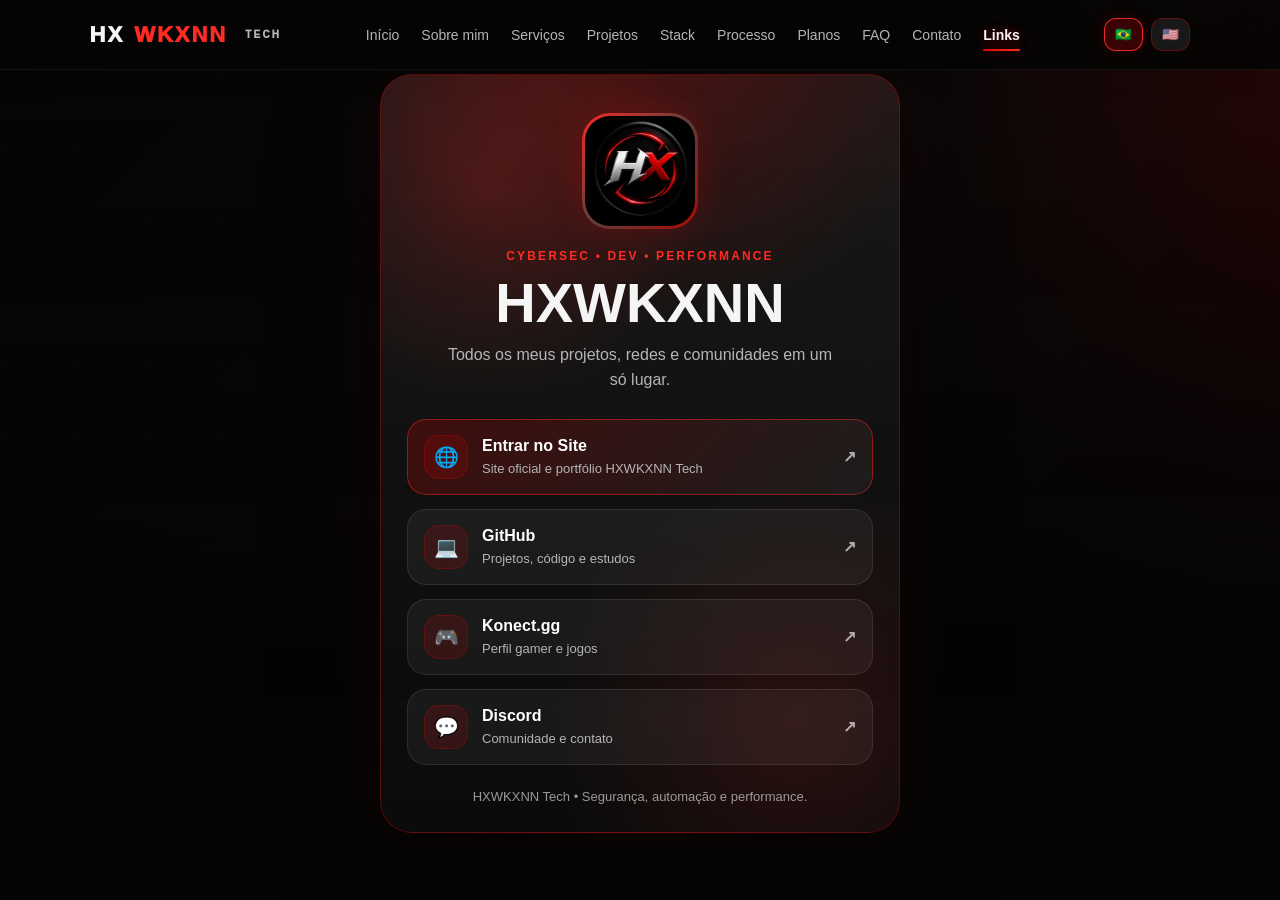
==== commit 0a072802: "Add files via upload" ====
--- a/index.html
+++ b/index.html
@@ -1,225 +1,88 @@
 <!DOCTYPE html>
 <html lang="pt-BR">
 <head>
+<meta charset="UTF-8">
+<meta name="viewport" content="width=device-width, initial-scale=1.0">
+<title>HXWKXNN</title>
 <link rel="icon" type="image/x-icon" href="favicon_hx.ico">
 <link rel="shortcut icon" href="favicon_hx.ico">
 <link rel="apple-touch-icon" href="favicon_hx.png">
-  <meta charset="UTF-8" />
-  <meta name="viewport" content="width=device-width, initial-scale=1.0" />
-  <meta name="description" content="HXWKXNN Tech — otimização de Windows, desempenho gamer, suporte técnico, automações e segurança básica para PCs." />
-  <meta name="theme-color" content="#E10600" />
-  <meta property="og:title" content="HXWKXNN Tech" />
-  <meta property="og:description" content="Performance, suporte técnico e segurança básica com atendimento remoto." />
-  <meta property="og:type" content="website" />
-  <title>HXWKXNN Tech</title>
-  <link rel="stylesheet" href="style.css?v=6.8" />
+<link rel="stylesheet" href="style.css?v=7.7">
 </head>
-<body>
-  <header class="header">
-    <a class="logo" href="index.html#top" aria-label="HXWKXNN Tech">HX<span>WKXNN</span><small>TECH</small></a>
-    <button class="menu-btn" type="button" aria-label="Abrir menu" onclick="toggleMenu()">☰</button>
-    <nav id="main-nav" aria-label="Navegação principal">
-      <a href="index.html#top" class="active" data-pt="Início" data-en="Home">Início</a>
-      <a href="sobre.html" data-pt="Sobre mim" data-en="About me">Sobre mim</a>
-      <a href="#services" data-pt="Serviços" data-en="Services">Serviços</a>
-      <a href="#projects" data-pt="Projetos" data-en="Projects">Projetos</a>
-      <a href="#stack" data-pt="Stack" data-en="Stack">Stack</a>
-      <a href="#process" data-pt="Processo" data-en="Process">Processo</a>
-      <a href="#plans" data-pt="Planos" data-en="Plans">Planos</a>
-      <a href="#faq" data-pt="FAQ" data-en="FAQ">FAQ</a>
-      <a href="#contact" data-pt="Contato" data-en="Contact">Contato</a>
-    </nav>
-    <div class="lang-switch" aria-label="Selecionar idioma">
-      <button type="button" onclick="setLanguage('pt')" aria-label="Português Brasil">🇧🇷</button>
-      <button type="button" onclick="setLanguage('en')" aria-label="English">🇺🇸</button>
+<body class="links-body">
+<header class="header">
+  <a class="logo" href="home.html#top" aria-label="HXWKXNN Tech">HX<span>WKXNN</span><small>TECH</small></a>
+  <button class="menu-btn" type="button" aria-label="Abrir menu" onclick="toggleMenu()">☰</button>
+  <nav id="main-nav" aria-label="Navegação principal">
+    <a href="home.html#top" data-pt="Início" data-en="Home">Início</a>
+    <a href="sobre.html" data-pt="Sobre mim" data-en="About me">Sobre mim</a>
+    <a href="home.html#services" data-pt="Serviços" data-en="Services">Serviços</a>
+    <a href="home.html#projects" data-pt="Projetos" data-en="Projects">Projetos</a>
+    <a href="home.html#stack" data-pt="Stack" data-en="Stack">Stack</a>
+    <a href="home.html#process" data-pt="Processo" data-en="Process">Processo</a>
+    <a href="home.html#plans" data-pt="Planos" data-en="Plans">Planos</a>
+    <a href="home.html#faq" data-pt="FAQ" data-en="FAQ">FAQ</a>
+    <a href="home.html#contact" data-pt="Contato" data-en="Contact">Contato</a>
+    <a href="index.html" class="active" data-pt="Links" data-en="Links">Links</a>
+  </nav>
+  <div class="lang-switch" aria-label="Selecionar idioma">
+    <button type="button" onclick="setLanguage('pt')" aria-label="Português Brasil">🇧🇷</button>
+    <button type="button" onclick="setLanguage('en')" aria-label="English">🇺🇸</button>
+  </div>
+</header>
+
+<main class="links-main">
+  <section class="links-card" aria-label="Links HXWKXNN">
+    <div class="links-avatar-wrap">
+      <img src="assets/img/hx-logo.webp" alt="HXWKXNN Logo" class="links-avatar">
     </div>
-  </header>
 
-  <main id="top">
-    <section class="hero reveal">
-      <div class="hero-content">
-        <p class="tag" data-pt="CyberSec • Dev • Performance" data-en="CyberSec • Dev • Performance">CyberSec • Dev • Performance</p>
-        <h1 data-pt="Seu PC mais limpo, rápido e confiável." data-en="Your PC cleaner, faster and more reliable.">Seu PC mais limpo, rápido e confiável.</h1>
-        <p class="subtitle" data-pt="Atendimento remoto para otimização de Windows, desempenho gamer, organização do sistema, suporte técnico e boas práticas de segurança." data-en="Remote service for Windows optimization, gaming performance, system organization, technical support and security best practices.">Atendimento remoto para otimização de Windows, desempenho gamer, organização do sistema, suporte técnico e boas práticas de segurança.</p>
-        <div class="hero-buttons">
-          <a class="btn primary" href="https://discord.gg/64NehtJ9Jx" target="_blank" rel="noopener" data-pt="Solicitar atendimento" data-en="Request service">Solicitar atendimento</a>
-          <a class="btn secondary" href="#plans" data-pt="Ver planos" data-en="View plans">Ver planos</a>
-        </div>
-        <div class="trust-row" aria-label="Destaques">
-          <span data-pt="✓ Checklist técnico" data-en="✓ Technical checklist">✓ Checklist técnico</span>
-          <span data-pt="✓ Atendimento remoto" data-en="✓ Remote service">✓ Atendimento remoto</span>
-          <span data-pt="✓ Sem promessa milagrosa" data-en="✓ No miracle promises">✓ Sem promessa milagrosa</span>
-        </div>
-      </div>
-      <div class="terminal-card" aria-label="Terminal visual HXWKXNN Tech">
-        <div class="terminal-top"><span></span><span></span><span></span></div>
-        <pre><code>hx@tech:~$ scan --pc
-[OK] startup checked
-[OK] drivers reviewed
-[OK] background apps mapped
-[OK] security basics applied
+    <p class="eyebrow">CyberSec • Dev • Performance</p>
+    <h1>HXWKXNN</h1>
+    <p class="links-subtitle" data-pt="Todos os meus projetos, redes e comunidades em um só lugar." data-en="All my projects, networks and communities in one place.">Todos os meus projetos, redes e comunidades em um só lugar.</p>
 
-status: precision over chaos</code></pre>
-      </div>
-    </section>
+    <div class="links-list">
+      <a class="link-button primary-link" href="home.html">
+        <span class="link-icon">🌐</span>
+        <span>
+          <strong data-pt="Entrar no Site" data-en="Enter Website">Entrar no Site</strong>
+          <small data-pt="Site oficial e portfólio HXWKXNN Tech" data-en="Official HXWKXNN Tech website and portfolio">Site oficial e portfólio HXWKXNN Tech</small>
+        </span>
+        <em>↗</em>
+      </a>
 
-    <section class="section reveal compact-section">
-      <div class="metrics">
-        <div><strong>Windows</strong><span data-pt="limpeza, inicialização e ajustes" data-en="cleanup, startup and tweaks">limpeza, inicialização e ajustes</span></div>
-        <div><strong>Games</strong><span data-pt="estabilidade, drivers e overlays" data-en="stability, drivers and overlays">estabilidade, drivers e overlays</span></div>
-        <div><strong>CyberSec</strong><span data-pt="boas práticas e prevenção" data-en="best practices and prevention">boas práticas e prevenção</span></div>
-        <div><strong>Dev</strong><span data-pt="bots, scripts e automações" data-en="bots, scripts and automations">bots, scripts e automações</span></div>
-      </div>
-    </section>
+      <a class="link-button" href="https://github.com/HXWKXNN" target="_blank" rel="noopener noreferrer">
+        <span class="link-icon">💻</span>
+        <span>
+          <strong>GitHub</strong>
+          <small data-pt="Projetos, código e estudos" data-en="Projects, code and studies">Projetos, código e estudos</small>
+        </span>
+        <em>↗</em>
+      </a>
 
-    <section id="services" class="section reveal">
-      <p class="eyebrow" data-pt="O que eu faço" data-en="What I do">O que eu faço</p>
-      <h2 data-pt="Serviços principais" data-en="Main services">Serviços principais</h2>
-      <div class="grid">
-        <article class="card"><span class="icon">⚡</span><h3 data-pt="Otimização de Windows" data-en="Windows Optimization">Otimização de Windows</h3><p data-pt="Ajustes de inicialização, limpeza de apps, processos, serviços, navegadores e organização geral do sistema." data-en="Startup tweaks, app cleanup, processes, services, browsers and general system organization.">Ajustes de inicialização, limpeza de apps, processos, serviços, navegadores e organização geral do sistema.</p></article>
-        <article class="card"><span class="icon">🎮</span><h3 data-pt="Performance gamer" data-en="Gaming performance">Performance gamer</h3><p data-pt="Verificação de drivers, overlays, stuttering, configurações que pesam e gargalos evitáveis em jogos." data-en="Driver checks, overlays, stuttering, heavy settings and avoidable gaming bottlenecks.">Verificação de drivers, overlays, stuttering, configurações que pesam e gargalos evitáveis em jogos.</p></article>
-        <article class="card"><span class="icon">🔒</span><h3 data-pt="Segurança básica" data-en="Basic security">Segurança básica</h3><p data-pt="Checagem de extensões, permissões, programas suspeitos, hábitos de segurança e proteção contra golpes comuns." data-en="Checking extensions, permissions, suspicious programs, security habits and protection against common scams.">Checagem de extensões, permissões, programas suspeitos, hábitos de segurança e proteção contra golpes comuns.</p></article>
-        <article class="card"><span class="icon">🤖</span><h3 data-pt="Bots e automações" data-en="Bots and automations">Bots e automações</h3><p data-pt="Scripts, bots para Discord, comandos, embeds, logs, automações simples e ajustes em projetos existentes." data-en="Scripts, Discord bots, commands, embeds, logs, simple automations and tweaks to existing projects.">Scripts, bots para Discord, comandos, embeds, logs, automações simples e ajustes em projetos existentes.</p></article>
-        <article class="card"><span class="icon">🧰</span><h3 data-pt="Suporte técnico" data-en="Technical support">Suporte técnico</h3><p data-pt="Ajuda com erros, lentidão, apps problemáticos, organização de arquivos e diagnóstico geral." data-en="Help with errors, slowness, problematic apps, file organization and general diagnosis.">Ajuda com erros, lentidão, apps problemáticos, organização de arquivos e diagnóstico geral.</p></article>
-        <article class="card"><span class="icon">📋</span><h3 data-pt="Relatório final" data-en="Final report">Relatório final</h3><p data-pt="Resumo do que foi analisado, o que foi ajustado e recomendações para manter o PC saudável." data-en="Summary of what was analyzed, what was adjusted and recommendations to keep the PC healthy.">Resumo do que foi analisado, o que foi ajustado e recomendações para manter o PC saudável.</p></article>
-      </div>
-    </section>
+      <a class="link-button" href="https://konect.gg/hxwkxnn" target="_blank" rel="noopener noreferrer">
+        <span class="link-icon">🎮</span>
+        <span>
+          <strong>Konect.gg</strong>
+          <small data-pt="Perfil gamer e jogos" data-en="Gaming profile and games">Perfil gamer e jogos</small>
+        </span>
+        <em>↗</em>
+      </a>
 
-    <section id="stack" class="section reveal split">
-      <div>
-        <p class="eyebrow" data-pt="Base técnica" data-en="Technical base">Base técnica</p>
-        <h2 data-pt="Stack e foco" data-en="Stack and focus">Stack e foco</h2>
-        <p class="section-text" data-pt="HXWKXNN Tech mistura suporte prático, visão gamer, desenvolvimento e mentalidade de segurança. A ideia é resolver sem inventar promessa impossível." data-en="HXWKXNN Tech blends practical support, gaming perspective, development and a security mindset. The goal is to solve problems without impossible promises.">HXWKXNN Tech mistura suporte prático, visão gamer, desenvolvimento e mentalidade de segurança. A ideia é resolver sem inventar promessa impossível.</p>
-      </div>
-      <div class="chips">
-        <span>Windows</span><span>Python</span><span>Discord.py</span><span>HTML</span><span>CSS</span><span>JavaScript</span><span>Blue Team</span><span>Logs</span><span>Drivers</span><span>Gaming PC</span>
-      </div>
-    </section>
+      <a class="link-button" href="https://discord.gg/64NehtJ9Jx" target="_blank" rel="noopener noreferrer">
+        <span class="link-icon">💬</span>
+        <span>
+          <strong>Discord</strong>
+          <small data-pt="Comunidade e contato" data-en="Community and contact">Comunidade e contato</small>
+        </span>
+        <em>↗</em>
+      </a>
+    </div>
 
-    <section id="process" class="section reveal">
-      <p class="eyebrow" data-pt="Como funciona" data-en="How it works">Como funciona</p>
-      <h2 data-pt="Atendimento com checklist" data-en="Service with checklist">Atendimento com checklist</h2>
-      <div class="timeline">
-        <div class="step"><span>01</span><h3 data-pt="Diagnóstico" data-en="Diagnosis">Diagnóstico</h3><p data-pt="Entendo o problema, o setup, os jogos principais e os sintomas." data-en="I understand the issue, setup, main games and symptoms.">Entendo o problema, o setup, os jogos principais e os sintomas.</p></div>
-        <div class="step"><span>02</span><h3 data-pt="Ponto seguro" data-en="Safe point">Ponto seguro</h3><p data-pt="Prioridade para segurança, backup e ajustes reversíveis." data-en="Priority on safety, backup and reversible tweaks.">Prioridade para segurança, backup e ajustes reversíveis.</p></div>
-        <div class="step"><span>03</span><h3 data-pt="Execução" data-en="Execution">Execução</h3><p data-pt="Aplicação dos ajustes certos, sem pack aleatório de internet." data-en="Applying the right tweaks, no random internet tweak packs.">Aplicação dos ajustes certos, sem pack aleatório de internet.</p></div>
-        <div class="step"><span>04</span><h3 data-pt="Validação" data-en="Validation">Validação</h3><p data-pt="Teste final, resumo e recomendações para manter o resultado." data-en="Final test, summary and recommendations to keep the result.">Teste final, resumo e recomendações para manter o resultado.</p></div>
-      </div>
-    </section>
+    <p class="links-footer" data-pt="HXWKXNN Tech • Segurança, automação e performance." data-en="HXWKXNN Tech • Security, automation and performance.">HXWKXNN Tech • Segurança, automação e performance.</p>
+  </section>
+</main>
 
-    <section id="plans" class="section reveal">
-      <p class="eyebrow" data-pt="Escolha o nível" data-en="Choose the level">Escolha o nível</p>
-      <h2 data-pt="Planos" data-en="Plans">Planos</h2>
-      <div class="plans">
-        <article class="plan"><h3>🟢 <span data-pt="Básico" data-en="Basic">Básico</span></h3><strong>R$ 50</strong><p data-pt="Para limpeza inicial e ajustes simples." data-en="For initial cleanup and simple tweaks.">Para limpeza inicial e ajustes simples.</p><ul><li data-pt="Inicialização" data-en="Startup">Inicialização</li><li data-pt="Limpeza leve" data-en="Light cleanup">Limpeza leve</li><li data-pt="Orientações" data-en="Guidance">Orientações</li></ul></article>
-        <article class="plan featured"><div class="badge" data-pt="Mais escolhido" data-en="Most picked">Mais escolhido</div><h3>🟡 <span data-pt="Intermediário" data-en="Intermediate">Intermediário</span></h3><strong>R$ 80</strong><p data-pt="Para quem quer uma revisão mais completa do sistema." data-en="For those who want a more complete system review.">Para quem quer uma revisão mais completa do sistema.</p><ul><li data-pt="Ajustes avançados" data-en="Advanced tweaks">Ajustes avançados</li><li data-pt="Navegadores" data-en="Browsers">Navegadores</li><li data-pt="Processos" data-en="Processes">Processos</li></ul></article>
-        <article class="plan"><h3>🔴 <span data-pt="Gamer" data-en="Gamer">Gamer</span></h3><strong>R$ 110</strong><p data-pt="Para foco em jogos, estabilidade e experiência geral." data-en="Focused on games, stability and overall experience.">Para foco em jogos, estabilidade e experiência geral.</p><ul><li data-pt="Drivers" data-en="Drivers">Drivers</li><li data-pt="Stuttering" data-en="Stuttering">Stuttering</li><li data-pt="Overlays" data-en="Overlays">Overlays</li></ul></article>
-      </div>
-    </section>
-
-    <section id="proof" class="section reveal split proof">
-      <div>
-        <p class="eyebrow" data-pt="Transparência" data-en="Transparency">Transparência</p>
-        <h2 data-pt="Antes e depois" data-en="Before and after">Antes e depois</h2>
-        <p class="section-text" data-pt="Espaço reservado para comparativos reais, prints de feedbacks e observações técnicas dos atendimentos." data-en="Reserved space for real comparisons, feedback screenshots and technical notes from services.">Espaço reservado para comparativos reais, prints de feedbacks e observações técnicas dos atendimentos.</p>
-      </div>
-      <div class="before-after">
-        <div><small data-pt="ANTES" data-en="BEFORE">ANTES</small><div class="bar bad"></div><span data-pt="lentidão • travamentos • bagunça" data-en="slowness • stutters • clutter">lentidão • travamentos • bagunça</span></div>
-        <div><small data-pt="DEPOIS" data-en="AFTER">DEPOIS</small><div class="bar good"></div><span data-pt="limpo • estável • documentado" data-en="clean • stable • documented">limpo • estável • documentado</span></div>
-      </div>
-    </section>
-
-
-    <section id="projects" class="section reveal">
-      <p class="eyebrow" data-pt="Portfólio" data-en="Portfolio">Portfólio</p>
-      <h2 data-pt="Projetos e soluções HXWKXNN" data-en="HXWKXNN projects and solutions">Projetos e soluções HXWKXNN</h2>
-      <p class="section-text" data-pt="Projetos reais e áreas em que atuo hoje. O antigo MP3 Downloader foi descontinuado após apresentar erros e não faz mais parte do portfólio ativo." data-en="Real projects and current work areas. The old MP3 Downloader was discontinued after issues appeared and is no longer part of the active portfolio.">Projetos reais e áreas em que atuo hoje. O antigo MP3 Downloader foi descontinuado após apresentar erros e não faz mais parte do portfólio ativo.</p>
-
-      <div class="project-grid">
-        <article class="project-card">
-          <span class="icon">🤖</span>
-          <h3 data-pt="Bot de Aniversários Discord" data-en="Discord Birthday Bot">Bot de Aniversários Discord</h3>
-          <p data-pt="Bot em Python para mensagens automáticas, cargo de aniversariante e organização de comunidade." data-en="Python bot for automatic messages, birthday roles and community organization.">Bot em Python para mensagens automáticas, cargo de aniversariante e organização de comunidade.</p>
-          <div class="chip-row"><span>Python</span><span>Discord.py</span><span>Deploy</span></div>
-        </article>
-
-        <article class="project-card">
-          <span class="icon">🌐</span>
-          <h3 data-pt="HXWKXNN Tech" data-en="HXWKXNN Tech">HXWKXNN Tech</h3>
-          <p data-pt="Site institucional com identidade própria, páginas responsivas, SEO básico, favicon e hospedagem no GitHub Pages." data-en="Institutional website with its own identity, responsive pages, basic SEO, favicon and GitHub Pages hosting.">Site institucional com identidade própria, páginas responsivas, SEO básico, favicon e hospedagem no GitHub Pages.</p>
-          <div class="chip-row"><span>HTML</span><span>CSS</span><span>JavaScript</span></div>
-        </article>
-
-        <article class="project-card">
-          <span class="icon">🛡️</span>
-          <h3 data-pt="Cyber Security & Hardening" data-en="Cyber Security & Hardening">Cyber Security & Hardening</h3>
-          <p data-pt="Boas práticas de segurança, organização do Windows, redução de riscos e orientação contra cracks, ativadores e hábitos inseguros." data-en="Security best practices, Windows organization, risk reduction and guidance against cracks, activators and unsafe habits.">Boas práticas de segurança, organização do Windows, redução de riscos e orientação contra cracks, ativadores e hábitos inseguros.</p>
-          <div class="chip-row"><span>Blue Team</span><span>Windows</span><span>Segurança</span></div>
-        </article>
-
-        <article class="project-card">
-          <span class="icon">⚙️</span>
-          <h3 data-pt="Automações Python" data-en="Python Automations">Automações Python</h3>
-          <p data-pt="Scripts e ferramentas para tarefas repetitivas, organização de processos e suporte a comunidades." data-en="Scripts and tools for repetitive tasks, process organization and community support.">Scripts e ferramentas para tarefas repetitivas, organização de processos e suporte a comunidades.</p>
-          <div class="chip-row"><span>Python</span><span>Scripts</span><span>Produtividade</span></div>
-        </article>
-      </div>
-    </section>
-
-    <section id="credentials" class="section reveal">
-      <p class="eyebrow" data-pt="Credenciais" data-en="Credentials">Credenciais</p>
-      <h2 data-pt="Base técnica, prática e competitiva" data-en="Technical, practical and competitive background">Base técnica, prática e competitiva</h2>
-      <div class="credential-grid">
-        <div><strong>🎓</strong><span data-pt="Tecnologia em Segurança Cibernética" data-en="Cybersecurity degree path">Tecnologia em Segurança Cibernética</span></div>
-        <div><strong>🛡️</strong><span data-pt="Foco em Blue Team, SOC, SIEM e logs" data-en="Focus on Blue Team, SOC, SIEM and logs">Foco em Blue Team, SOC, SIEM e logs</span></div>
-        <div><strong>🐍</strong><span data-pt="Python Developer para bots e automações" data-en="Python Developer for bots and automations">Python Developer para bots e automações</span></div>
-        <div><strong>💻</strong><span data-pt="Windows, desempenho e suporte remoto" data-en="Windows, performance and remote support">Windows, desempenho e suporte remoto</span></div>
-        <div><strong>🏆</strong><span data-pt="Radiant no Valorant" data-en="Radiant in Valorant">Radiant no Valorant</span></div>
-        <div><strong>🏅</strong><span data-pt="Grão-Mestre 700 PDL no LoL" data-en="Grandmaster 700 LP in LoL">Grão-Mestre 700 PDL no LoL</span></div>
-        <div><strong>🎮</strong><span data-pt="Grandmaster 2 no Overwatch" data-en="Grandmaster 2 in Overwatch">Grandmaster 2 no Overwatch</span></div>
-        <div><strong>🚀</strong><span data-pt="HXWKXNN Tech como marca pessoal" data-en="HXWKXNN Tech as a personal brand">HXWKXNN Tech como marca pessoal</span></div>
-      </div>
-    </section>
-
-    <section id="roadmap" class="section reveal split">
-      <div>
-        <p class="eyebrow" data-pt="Em desenvolvimento" data-en="In development">Em desenvolvimento</p>
-        <h2 data-pt="Próximos projetos e melhorias" data-en="Next projects and improvements">Próximos projetos e melhorias</h2>
-        <p class="section-text" data-pt="Espaço para ferramentas, bots e laboratórios que ainda estão sendo testados antes de virarem projeto público." data-en="A space for tools, bots and labs that are still being tested before becoming public projects.">Espaço para ferramentas, bots e laboratórios que ainda estão sendo testados antes de virarem projeto público.</p>
-      </div>
-      <div class="roadmap-list">
-        <div><span>01</span><p data-pt="Novos bots para Discord com comandos e automações personalizadas." data-en="New Discord bots with custom commands and automations.">Novos bots para Discord com comandos e automações personalizadas.</p></div>
-        <div><span>02</span><p data-pt="Checklist público de otimização e segurança básica para Windows." data-en="Public checklist for Windows optimization and basic security.">Checklist público de otimização e segurança básica para Windows.</p></div>
-        <div><span>03</span><p data-pt="Laboratórios e conteúdos práticos de CyberSec para comunidade." data-en="CyberSec labs and practical content for the community.">Laboratórios e conteúdos práticos de CyberSec para comunidade.</p></div>
-      </div>
-    </section>
-
-    <section id="faq" class="section reveal">
-      <p class="eyebrow" data-pt="Dúvidas rápidas" data-en="Quick questions">Dúvidas rápidas</p>
-      <h2>FAQ</h2>
-      <div class="faq-list">
-        <details><summary data-pt="Otimização aumenta FPS?" data-en="Does optimization increase FPS?">Otimização aumenta FPS?</summary><p data-pt="Depende do PC e do problema. O foco principal é estabilidade, limpeza e redução de gargalos evitáveis." data-en="It depends on the PC and the issue. The main focus is stability, cleanup and reducing avoidable bottlenecks.">Depende do PC e do problema. O foco principal é estabilidade, limpeza e redução de gargalos evitáveis.</p></details>
-        <details><summary data-pt="Você formata o PC?" data-en="Do you format the PC?">Você formata o PC?</summary><p data-pt="A proposta inicial é otimizar sem formatar. Formatação só faz sentido em casos específicos." data-en="The initial goal is to optimize without formatting. Formatting only makes sense in specific cases.">A proposta inicial é otimizar sem formatar. Formatação só faz sentido em casos específicos.</p></details>
-        <details><summary data-pt="O atendimento é remoto?" data-en="Is the service remote?">O atendimento é remoto?</summary><p data-pt="Sim, a ideia é atendimento remoto com orientação pelo Discord." data-en="Yes, the idea is remote service with guidance through Discord.">Sim, a ideia é atendimento remoto com orientação pelo Discord.</p></details>
-        <details><summary data-pt="Tem risco de quebrar o Windows?" data-en="Can it break Windows?">Tem risco de quebrar o Windows?</summary><p data-pt="Todo ajuste técnico precisa de cuidado. Por isso o processo prioriza diagnóstico, ponto seguro e mudanças reversíveis." data-en="Every technical tweak needs care. That is why the process prioritizes diagnosis, safe points and reversible changes.">Todo ajuste técnico precisa de cuidado. Por isso o processo prioriza diagnóstico, ponto seguro e mudanças reversíveis.</p></details>
-      </div>
-    </section>
-
-    <section id="contact" class="section contact reveal">
-      <p class="eyebrow" data-pt="Bora resolver" data-en="Let's fix it">Bora resolver</p>
-      <h2 data-pt="Solicite atendimento" data-en="Request service">Solicite atendimento</h2>
-      <p data-pt="Entre na HXWKXNN Community para solicitar atendimento, ver novidades e acompanhar projetos." data-en="Join HXWKXNN Community to request service, see updates and follow projects.">Entre na HXWKXNN Community para solicitar atendimento, ver novidades e acompanhar projetos.</p>
-      <div class="hero-buttons">
-        <a class="btn primary" href="https://discord.gg/64NehtJ9Jx" target="_blank" rel="noopener">Discord</a>
-        <a class="btn secondary" href="https://konect.gg/hxwkxnn" target="_blank" rel="noopener">Konect.gg</a>
-      </div>
-    </section>
-  </main>
-
-  <footer>
-    <p>HXWKXNN Tech © 2026 • <span data-pt="feito para GitHub Pages" data-en="built for GitHub Pages">feito para GitHub Pages</span></p>
-  </footer>
-
-  <script src="script.js?v=6.8"></script>
+<script src="script.js?v=7.7"></script>
 </body>
 </html>
--- a/style.css
+++ b/style.css
@@ -363,3 +363,169 @@
   .project-card{min-height:auto}
   #projects,#credentials,#roadmap{scroll-margin-top:150px !important;}
 }
+
+
+/* v7.0 - Linktree-style Links page */
+.links-body{
+  min-height:100vh;
+}
+.links-main{
+  min-height:calc(100vh - 74px);
+  padding:118px 20px 54px;
+  display:flex;
+  align-items:center;
+  justify-content:center;
+}
+.links-card{
+  width:min(100%,520px);
+  position:relative;
+  text-align:center;
+  padding:38px 26px 28px;
+  border:1px solid rgba(225,6,0,.34);
+  border-radius:32px;
+  background:
+    radial-gradient(circle at 50% -10%,rgba(225,6,0,.28),transparent 38%),
+    linear-gradient(180deg,rgba(255,255,255,.075),rgba(255,255,255,.028));
+  box-shadow:0 30px 110px rgba(0,0,0,.45),0 0 70px rgba(225,6,0,.08);
+  overflow:hidden;
+}
+.links-card:before{
+  content:"";
+  position:absolute;
+  inset:-2px;
+  background:
+    radial-gradient(circle at 20% 15%,rgba(255,43,35,.18),transparent 28%),
+    radial-gradient(circle at 80% 85%,rgba(255,43,35,.12),transparent 32%);
+  pointer-events:none;
+}
+.links-card > *{
+  position:relative;
+  z-index:1;
+}
+.links-avatar-wrap{
+  width:116px;
+  height:116px;
+  margin:0 auto 20px;
+  border-radius:28px;
+  padding:3px;
+  background:linear-gradient(135deg,rgba(255,43,35,.95),rgba(255,255,255,.18),rgba(225,6,0,.75));
+  box-shadow:0 0 34px rgba(225,6,0,.22);
+}
+.links-avatar{
+  width:100%;
+  height:100%;
+  object-fit:cover;
+  border-radius:25px;
+  display:block;
+  background:#080808;
+}
+.links-card .eyebrow{
+  color:var(--red2);
+  font-size:12px;
+  letter-spacing:.18em;
+  text-transform:uppercase;
+  font-weight:900;
+  margin-bottom:12px;
+}
+.links-card h1{
+  font-size:clamp(36px,7vw,56px);
+  line-height:1;
+  margin-bottom:12px;
+}
+.links-subtitle{
+  color:var(--muted);
+  line-height:1.55;
+  max-width:390px;
+  margin:0 auto 26px;
+}
+.links-list{
+  display:grid;
+  gap:14px;
+  margin:0 auto;
+}
+.link-button{
+  min-height:76px;
+  display:grid;
+  grid-template-columns:auto 1fr auto;
+  align-items:center;
+  gap:14px;
+  text-align:left;
+  padding:15px 16px;
+  border-radius:19px;
+  border:1px solid rgba(255,255,255,.09);
+  background:rgba(255,255,255,.052);
+  text-decoration:none;
+  transition:transform .2s ease,border-color .2s ease,background .2s ease,box-shadow .2s ease;
+}
+.link-button:hover{
+  transform:translateY(-3px);
+  border-color:rgba(255,43,35,.55);
+  background:rgba(225,6,0,.11);
+  box-shadow:0 16px 50px rgba(225,6,0,.10);
+}
+.primary-link{
+  border-color:rgba(255,43,35,.46);
+  background:linear-gradient(135deg,rgba(225,6,0,.22),rgba(255,255,255,.05));
+}
+.link-icon{
+  width:44px;
+  height:44px;
+  border-radius:15px;
+  display:flex;
+  align-items:center;
+  justify-content:center;
+  background:rgba(225,6,0,.14);
+  border:1px solid rgba(225,6,0,.28);
+  font-size:20px;
+}
+.link-button strong{
+  display:block;
+  color:#fff;
+  font-size:16px;
+  margin-bottom:4px;
+}
+.link-button small{
+  color:var(--muted);
+  font-size:13px;
+}
+.link-button em{
+  color:rgba(255,255,255,.64);
+  font-style:normal;
+  font-weight:900;
+}
+.links-footer{
+  margin-top:24px;
+  color:rgba(255,255,255,.58);
+  font-size:13px;
+}
+@media (max-width:760px){
+  .links-main{
+    padding:96px 14px 34px;
+    align-items:flex-start;
+  }
+  .links-card{
+    padding:30px 16px 22px;
+    border-radius:26px;
+  }
+  .links-avatar-wrap{
+    width:96px;
+    height:96px;
+    border-radius:24px;
+  }
+  .links-avatar{
+    border-radius:21px;
+  }
+  .link-button{
+    min-height:70px;
+    padding:13px;
+    border-radius:17px;
+  }
+}
+
+.lang-switch button.active{background:rgba(225,6,0,.22);border-color:rgba(255,45,45,.9);color:#fff;box-shadow:0 0 14px rgba(225,6,0,.18);}
+
+/* v7.6: melhora detecção da última seção no scrollspy */
+#contact{
+  min-height: 360px;
+  padding-bottom: 120px;
+}
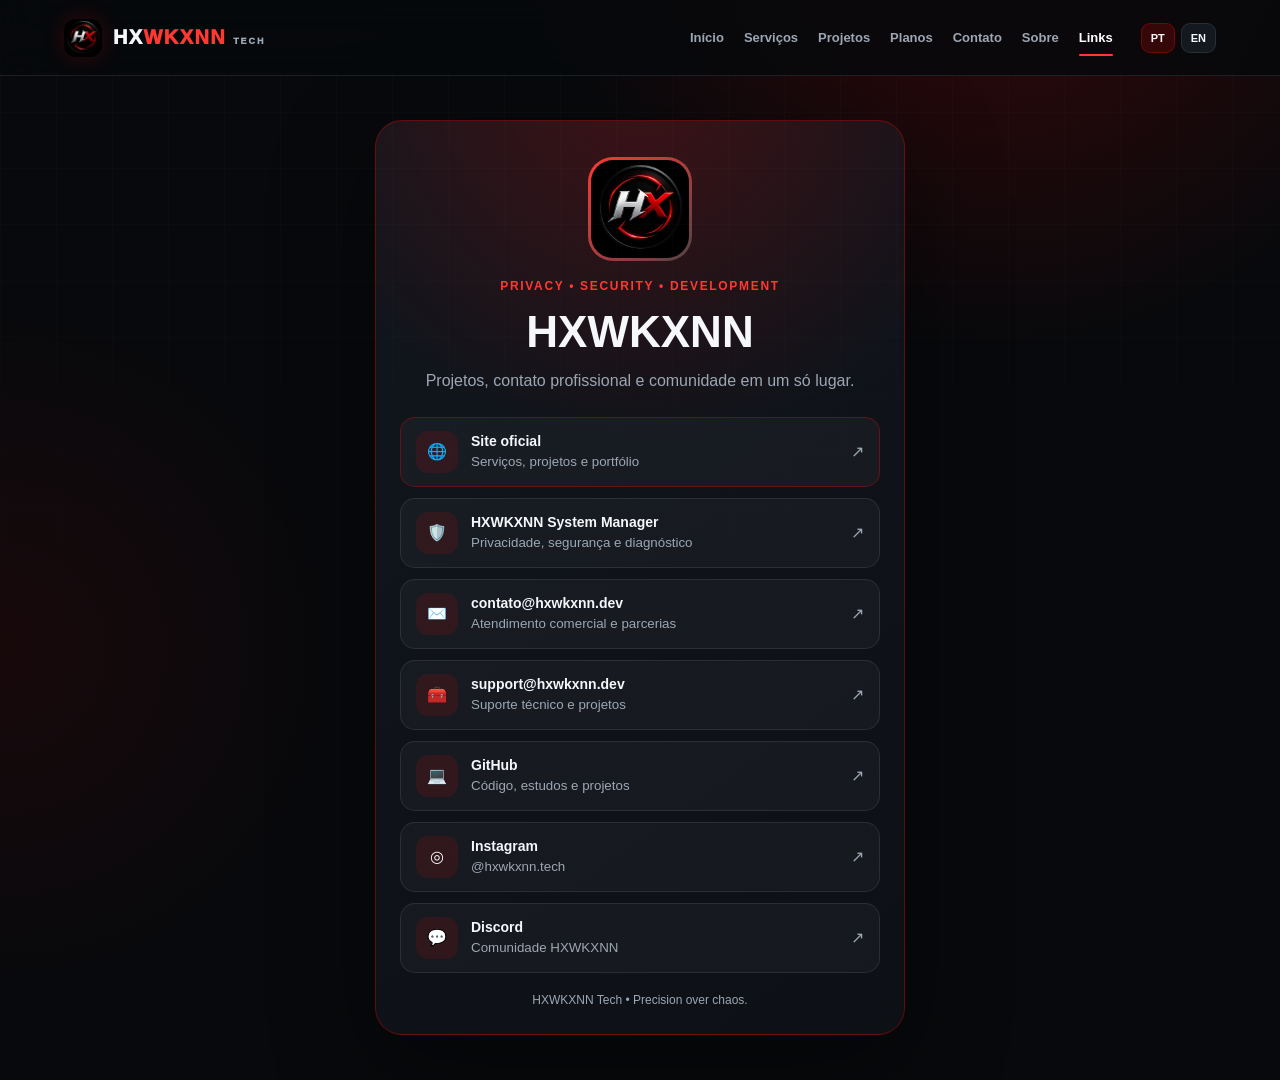
==== commit 3bdaad06: "Add files via upload" ====
--- a/index.html
+++ b/index.html
@@ -1,88 +1,17 @@
-<!DOCTYPE html>
-<html lang="pt-BR">
-<head>
-<meta charset="UTF-8">
-<meta name="viewport" content="width=device-width, initial-scale=1.0">
-<title>HXWKXNN</title>
-<link rel="icon" type="image/x-icon" href="favicon_hx.ico">
-<link rel="shortcut icon" href="favicon_hx.ico">
-<link rel="apple-touch-icon" href="favicon_hx.png">
-<link rel="stylesheet" href="style.css?v=7.7">
-</head>
-<body class="links-body">
-<header class="header">
-  <a class="logo" href="home.html#top" aria-label="HXWKXNN Tech">HX<span>WKXNN</span><small>TECH</small></a>
-  <button class="menu-btn" type="button" aria-label="Abrir menu" onclick="toggleMenu()">☰</button>
-  <nav id="main-nav" aria-label="Navegação principal">
+<!DOCTYPE html><html lang="pt-BR"><head><meta charset="UTF-8"><meta name="viewport" content="width=device-width,initial-scale=1"><meta name="description" content="Links oficiais da HXWKXNN Tech."><meta name="theme-color" content="#07090c"><title>Links — HXWKXNN Tech</title><link rel="icon" href="favicon_hx.ico"><link rel="stylesheet" href="style.css?v=11.1"></head><body class="links-body"><header class="header">
+  <a class="logo" href="home.html#top" aria-label="HXWKXNN Tech"><img src="assets/img/hx-logo.webp" alt="" class="brand-mark"><span class="brand-text">HX<span>WKXNN</span><small>TECH</small></span></a>
+  <button class="menu-btn" type="button" data-pt-aria-label="Abrir menu" data-en-aria-label="Open menu" aria-label="Abrir menu" aria-expanded="false" onclick="toggleMenu()">☰</button>
+  <nav id="main-nav" data-pt-aria-label="Navegação principal" data-en-aria-label="Main navigation" aria-label="Navegação principal">
     <a href="home.html#top" data-pt="Início" data-en="Home">Início</a>
-    <a href="sobre.html" data-pt="Sobre mim" data-en="About me">Sobre mim</a>
     <a href="home.html#services" data-pt="Serviços" data-en="Services">Serviços</a>
     <a href="home.html#projects" data-pt="Projetos" data-en="Projects">Projetos</a>
-    <a href="home.html#stack" data-pt="Stack" data-en="Stack">Stack</a>
-    <a href="home.html#process" data-pt="Processo" data-en="Process">Processo</a>
     <a href="home.html#plans" data-pt="Planos" data-en="Plans">Planos</a>
-    <a href="home.html#faq" data-pt="FAQ" data-en="FAQ">FAQ</a>
     <a href="home.html#contact" data-pt="Contato" data-en="Contact">Contato</a>
-    <a href="index.html" class="active" data-pt="Links" data-en="Links">Links</a>
+    <a href="sobre.html" data-pt="Sobre" data-en="About">Sobre</a>
+    <a href="index.html" data-pt="Links" data-en="Links">Links</a>
   </nav>
-  <div class="lang-switch" aria-label="Selecionar idioma">
-    <button type="button" onclick="setLanguage('pt')" aria-label="Português Brasil">🇧🇷</button>
-    <button type="button" onclick="setLanguage('en')" aria-label="English">🇺🇸</button>
+  <div class="lang-switch" data-pt-aria-label="Selecionar idioma" data-en-aria-label="Select language" aria-label="Selecionar idioma">
+    <button type="button" onclick="setLanguage('pt')" aria-label="Português Brasil">PT</button>
+    <button type="button" onclick="setLanguage('en')" aria-label="English">EN</button>
   </div>
-</header>
-
-<main class="links-main">
-  <section class="links-card" aria-label="Links HXWKXNN">
-    <div class="links-avatar-wrap">
-      <img src="assets/img/hx-logo.webp" alt="HXWKXNN Logo" class="links-avatar">
-    </div>
-
-    <p class="eyebrow">CyberSec • Dev • Performance</p>
-    <h1>HXWKXNN</h1>
-    <p class="links-subtitle" data-pt="Todos os meus projetos, redes e comunidades em um só lugar." data-en="All my projects, networks and communities in one place.">Todos os meus projetos, redes e comunidades em um só lugar.</p>
-
-    <div class="links-list">
-      <a class="link-button primary-link" href="home.html">
-        <span class="link-icon">🌐</span>
-        <span>
-          <strong data-pt="Entrar no Site" data-en="Enter Website">Entrar no Site</strong>
-          <small data-pt="Site oficial e portfólio HXWKXNN Tech" data-en="Official HXWKXNN Tech website and portfolio">Site oficial e portfólio HXWKXNN Tech</small>
-        </span>
-        <em>↗</em>
-      </a>
-
-      <a class="link-button" href="https://github.com/HXWKXNN" target="_blank" rel="noopener noreferrer">
-        <span class="link-icon">💻</span>
-        <span>
-          <strong>GitHub</strong>
-          <small data-pt="Projetos, código e estudos" data-en="Projects, code and studies">Projetos, código e estudos</small>
-        </span>
-        <em>↗</em>
-      </a>
-
-      <a class="link-button" href="https://konect.gg/hxwkxnn" target="_blank" rel="noopener noreferrer">
-        <span class="link-icon">🎮</span>
-        <span>
-          <strong>Konect.gg</strong>
-          <small data-pt="Perfil gamer e jogos" data-en="Gaming profile and games">Perfil gamer e jogos</small>
-        </span>
-        <em>↗</em>
-      </a>
-
-      <a class="link-button" href="https://discord.gg/64NehtJ9Jx" target="_blank" rel="noopener noreferrer">
-        <span class="link-icon">💬</span>
-        <span>
-          <strong>Discord</strong>
-          <small data-pt="Comunidade e contato" data-en="Community and contact">Comunidade e contato</small>
-        </span>
-        <em>↗</em>
-      </a>
-    </div>
-
-    <p class="links-footer" data-pt="HXWKXNN Tech • Segurança, automação e performance." data-en="HXWKXNN Tech • Security, automation and performance.">HXWKXNN Tech • Segurança, automação e performance.</p>
-  </section>
-</main>
-
-<script src="script.js?v=7.7"></script>
-</body>
-</html>
+</header><main class="links-main"><section class="links-card"><div class="links-avatar-wrap"><img src="assets/img/hx-logo.webp" alt="Logo HXWKXNN Tech" class="links-avatar"></div><p class="eyebrow">Privacy • Security • Development</p><h1>HXWKXNN</h1><p class="links-subtitle" data-pt="Projetos, contato profissional e comunidade em um só lugar." data-en="Projects, professional contact and community in one place.">Projetos, contato profissional e comunidade em um só lugar.</p><div class="links-list"><a class="link-button primary-link" href="home.html"><span class="link-icon">🌐</span><span><strong data-pt="Site oficial" data-en="Official website">Site oficial</strong><small data-pt="Serviços, projetos e portfólio" data-en="Services, projects and portfolio">Serviços, projetos e portfólio</small></span><em>↗</em></a><a class="link-button" href="system-manager.html"><span class="link-icon">🛡️</span><span><strong>HXWKXNN System Manager</strong><small data-pt="Privacidade, segurança e diagnóstico" data-en="Privacy, security and diagnostics">Privacidade, segurança e diagnóstico</small></span><em>↗</em></a><a class="link-button" href="mailto:contato@hxwkxnn.dev"><span class="link-icon">✉️</span><span><strong>contato@hxwkxnn.dev</strong><small data-pt="Atendimento comercial e parcerias" data-en="Business and partnerships">Atendimento comercial e parcerias</small></span><em>↗</em></a><a class="link-button" href="mailto:support@hxwkxnn.dev"><span class="link-icon">🧰</span><span><strong>support@hxwkxnn.dev</strong><small data-pt="Suporte técnico e projetos" data-en="Technical and project support">Suporte técnico e projetos</small></span><em>↗</em></a><a class="link-button" href="https://github.com/HXWKXNN" target="_blank" rel="noopener noreferrer"><span class="link-icon">💻</span><span><strong>GitHub</strong><small data-pt="Código, estudos e projetos" data-en="Code, studies and projects">Código, estudos e projetos</small></span><em>↗</em></a><a class="link-button" href="https://www.instagram.com/hxwkxnn.tech/" target="_blank" rel="noopener noreferrer"><span class="link-icon">◎</span><span><strong>Instagram</strong><small>@hxwkxnn.tech</small></span><em>↗</em></a><a class="link-button" href="https://discord.gg/64NehtJ9Jx" target="_blank" rel="noopener noreferrer"><span class="link-icon">💬</span><span><strong>Discord</strong><small data-pt="Comunidade HXWKXNN" data-en="HXWKXNN community">Comunidade HXWKXNN</small></span><em>↗</em></a></div><p class="links-footer">HXWKXNN Tech • Precision over chaos.</p></section></main><script src="script.js?v=11.1"></script></body></html>
--- a/style.css
+++ b/style.css
@@ -1,531 +1,86 @@
-*{margin:0;padding:0;box-sizing:border-box}:root{--bg:#050505;--panel:#101010;--panel2:#171717;--red:#E10600;--red2:#ff2b23;--text:#f5f5f5;--muted:#b5b5b5;--border:rgba(225,6,0,.36);--soft:rgba(255,255,255,.08);--green:#4ade80}html{scroll-behavior:smooth;scroll-padding-top:92px}body{font-family:Inter,Arial,Helvetica,sans-serif;background:radial-gradient(circle at 78% 0,rgba(225,6,0,.28),transparent 30%),radial-gradient(circle at 8% 45%,rgba(225,6,0,.10),transparent 28%),linear-gradient(135deg,#050505,#0a0a0a 52%,#150000);color:var(--text);min-height:100vh;overflow-x:hidden}body:before{content:"";position:fixed;inset:0;pointer-events:none;background:linear-gradient(rgba(255,255,255,.025) 1px,transparent 1px),linear-gradient(90deg,rgba(255,255,255,.025) 1px,transparent 1px);background-size:54px 54px;mask-image:linear-gradient(to bottom,rgba(0,0,0,.7),transparent 78%)}a{color:inherit}.lang-switch button,.menu-btn{background:#181818;border:1px solid var(--border);color:var(--text);padding:12px 16px;border-radius:12px;cursor:pointer;transition:.2s}.lang-switch button:hover,.menu-btn:hover{background:var(--red);transform:translateY(-1px)}.header{position:sticky;top:0;z-index:100;backdrop-filter:blur(16px);background:rgba(5,5,5,.78);border-bottom:1px solid rgba(255,255,255,.06);display:flex;justify-content:space-between;align-items:center;padding:18px 7%}.logo{font-weight:950;letter-spacing:2px;font-size:22px;text-decoration:none;display:flex;align-items:center;gap:10px}.brand-mark{width:38px;height:38px;border-radius:50%;object-fit:cover;box-shadow:0 0 18px rgba(225,6,0,.35)}.brand-text{display:inline-flex;align-items:baseline}.logo span{color:var(--red2)}.logo small{margin-left:8px;color:var(--muted);font-size:10px;letter-spacing:.22em}nav{display:flex;gap:22px}nav a{color:var(--muted);text-decoration:none;font-size:14px;transition:.2s}nav a:hover{color:var(--text)}nav a.active{color:var(--text);font-weight:900;text-shadow:0 0 8px rgba(225,6,0,.55);position:relative}nav a.active:after{content:"";position:absolute;left:0;right:0;bottom:-8px;height:2px;border-radius:999px;background:linear-gradient(90deg,var(--red),var(--red2));box-shadow:0 0 10px rgba(225,6,0,.6)}.lang-switch{display:flex;gap:8px}.lang-switch button{padding:8px 10px}.menu-btn{display:none;padding:8px 11px}.hero{min-height:82vh;display:grid;grid-template-columns:1.12fr .88fr;align-items:center;gap:42px;padding:70px 7%}.tag,.eyebrow{color:var(--red2);font-weight:900;letter-spacing:.08em;text-transform:uppercase;font-size:13px;margin-bottom:14px}.hero h1{font-size:clamp(44px,7vw,82px);line-height:.94;max-width:940px;letter-spacing:-.06em}.subtitle,.section-text{color:var(--muted);font-size:18px;max-width:720px;margin:24px 0 32px;line-height:1.65}.hero-buttons{display:flex;gap:14px;flex-wrap:wrap;align-items:center}.btn{padding:14px 20px;border-radius:12px;text-decoration:none;font-weight:900;display:inline-block;transition:.2s}.btn.primary{background:linear-gradient(135deg,var(--red),var(--red2));color:#fff;box-shadow:0 0 30px rgba(225,6,0,.25)}.btn.primary:hover,.btn.secondary:hover{transform:translateY(-2px)}.btn.secondary{border:1px solid var(--border);color:var(--text);background:rgba(255,255,255,.04)}.trust-row{display:flex;gap:10px;flex-wrap:wrap;margin-top:28px}.trust-row span,.chips span{border:1px solid rgba(255,255,255,.09);background:rgba(255,255,255,.04);border-radius:999px;padding:9px 12px;color:var(--muted);font-size:13px}.terminal-card{position:relative;border:1px solid var(--border);border-radius:26px;background:linear-gradient(145deg,rgba(10,10,10,.96),rgba(70,0,0,.55));box-shadow:inset 0 0 80px rgba(225,6,0,.08),0 0 50px rgba(0,0,0,.35);overflow:hidden}.terminal-card:after{content:"HX";position:absolute;right:22px;bottom:-22px;font-size:112px;font-weight:950;color:rgba(255,255,255,.035)}.terminal-top{display:flex;gap:8px;padding:18px;border-bottom:1px solid rgba(255,255,255,.08)}.terminal-top span{width:12px;height:12px;border-radius:50%;background:var(--red2);box-shadow:0 0 18px rgba(225,6,0,.5)}pre{padding:28px;white-space:pre-wrap;color:#e8e8e8;line-height:1.8;font-size:15px}.compact-section{padding-top:0}.metrics{display:grid;grid-template-columns:repeat(4,1fr);gap:14px}.metrics div{border:1px solid var(--soft);border-radius:18px;padding:18px;background:rgba(255,255,255,.035)}.metrics strong{display:block}.metrics span{color:var(--muted);font-size:13px;line-height:1.5}.section{padding:76px 7%}.section h2{font-size:clamp(32px,4vw,48px);margin-bottom:26px;letter-spacing:-.04em}.grid,.plans,.timeline{display:grid;grid-template-columns:repeat(3,1fr);gap:18px}.card,.plan,.step,.faq-list details,.before-after{background:linear-gradient(145deg,var(--panel),var(--panel2));border:1px solid rgba(255,255,255,.08);border-radius:20px;padding:24px;transition:.2s}.card:hover,.plan:hover,.step:hover{transform:translateY(-4px);border-color:var(--border)}.icon{display:inline-flex;width:44px;height:44px;border-radius:14px;background:rgba(225,6,0,.12);border:1px solid var(--border);align-items:center;justify-content:center;margin-bottom:18px}.card h3,.plan h3,.step h3{margin-bottom:14px}.card p,.plan p,.contact p,.step p,.faq-list p,.before-after span{color:var(--muted);line-height:1.6}.split{display:grid;grid-template-columns:.9fr 1.1fr;gap:28px;align-items:center}.chips{display:flex;flex-wrap:wrap;gap:10px}.chips span{font-weight:800}.timeline{grid-template-columns:repeat(4,1fr)}.step span{display:inline-flex;width:42px;height:42px;border-radius:12px;background:rgba(225,6,0,.14);border:1px solid var(--border);align-items:center;justify-content:center;margin-bottom:18px;color:#fff;font-weight:900}.plan{position:relative}.plan strong{display:block;font-size:38px;margin:12px 0}.plan ul{margin-top:18px;padding-left:18px;color:var(--muted);line-height:1.9}.featured{border-color:var(--border);box-shadow:0 0 36px rgba(225,6,0,.12);transform:translateY(-8px)}.featured:hover{transform:translateY(-12px)}.badge{position:absolute;right:18px;top:18px;background:rgba(225,6,0,.18);border:1px solid var(--border);border-radius:999px;padding:6px 10px;font-size:12px;font-weight:900}.proof{border-block:1px solid rgba(255,255,255,.05);background:rgba(255,255,255,.015)}.before-after{display:grid;gap:18px}.before-after small{color:var(--red2);font-weight:950;letter-spacing:.14em}.bar{height:12px;border-radius:999px;margin:12px 0}.bar.bad{width:55%;background:linear-gradient(90deg,#6b6b6b,#b0b0b0)}.bar.good{width:88%;background:linear-gradient(90deg,var(--red),var(--red2))}.faq-list{display:grid;gap:12px}.faq-list details{padding:0}.faq-list summary{cursor:pointer;padding:20px 24px;font-weight:900}.faq-list p{padding:0 24px 22px}.contact{display:flex;flex-direction:column;align-items:flex-start}.contact p{max-width:780px;margin-bottom:22px}footer{padding:28px 7%;border-top:1px solid rgba(255,255,255,.06);color:var(--muted)}.reveal{opacity:0;transform:translateY(18px);transition:opacity .6s ease,transform .6s ease}.reveal.visible{opacity:1;transform:translateY(0)}@keyframes pulse{50%{transform:scale(1.08);opacity:.7}}@media (max-width:980px){.timeline{grid-template-columns:repeat(2,1fr)}.hero,.split{grid-template-columns:1fr}.metrics{grid-template-columns:repeat(2,1fr)}}@media (max-width:760px){.header{flex-wrap:wrap;gap:12px;padding:14px 5%}.menu-btn{display:block}nav{display:none;order:4;width:100%;flex-direction:column;border-top:1px solid rgba(255,255,255,.08);padding-top:12px}nav.open{display:flex}.lang-switch{margin-left:auto}.hero,.section{padding-left:5%;padding-right:5%}.hero{padding-top:44px}.grid,.plans,.timeline,.metrics{grid-template-columns:1fr}.featured,.featured:hover{transform:none}.hero h1{font-size:44px}.subtitle,.section-text{font-size:16px}.terminal-card{min-height:220px}pre{font-size:13px;padding:22px}.terminal-card:after{font-size:82px}.trust-row span{width:100%}}
-.about-hero{min-height:72vh}.profile-card{position:relative;border:1px solid var(--border);border-radius:28px;background:linear-gradient(145deg,rgba(12,12,12,.97),rgba(82,0,0,.55));padding:34px;box-shadow:0 0 55px rgba(225,6,0,.14);overflow:hidden}.profile-card:before{content:"";position:absolute;inset:-80px;background:radial-gradient(circle at 70% 12%,rgba(255,43,35,.28),transparent 40%);pointer-events:none}.profile-avatar{position:relative;width:110px;height:110px;border-radius:30px;background:linear-gradient(135deg,var(--red),#250000);border:1px solid rgba(255,255,255,.18);display:flex;align-items:center;justify-content:center;font-size:42px;font-weight:950;letter-spacing:-.08em;margin-bottom:24px;box-shadow:0 0 35px rgba(225,6,0,.28)}.profile-card h2,.profile-card p,.profile-tags{position:relative}.profile-card h2{font-size:34px;margin-bottom:8px}.profile-card p{color:var(--muted);margin-bottom:18px}.profile-tags{display:flex;gap:10px;flex-wrap:wrap}.profile-tags span{border:1px solid rgba(255,255,255,.09);background:rgba(255,255,255,.04);border-radius:999px;padding:9px 12px;color:var(--muted);font-size:13px;font-weight:800}.quote-card{border:1px solid var(--border);background:linear-gradient(145deg,var(--panel),rgba(50,0,0,.55));border-radius:24px;padding:30px}.quote-card span{display:block;color:var(--red2);font-size:76px;line-height:.8;font-weight:950}.quote-card p{font-size:34px;font-weight:950;letter-spacing:-.04em;margin-bottom:14px}.quote-card small{color:var(--muted);line-height:1.7}.about-strip{padding-top:30px}.mini-timeline{display:grid;gap:14px}.mini-timeline div{display:grid;grid-template-columns:52px 1fr;gap:14px;align-items:start;border:1px solid rgba(255,255,255,.08);background:rgba(255,255,255,.035);border-radius:18px;padding:18px}.mini-timeline span{width:40px;height:40px;border-radius:12px;background:rgba(225,6,0,.14);border:1px solid var(--border);display:flex;align-items:center;justify-content:center;font-weight:950}.mini-timeline p{color:var(--muted);line-height:1.6}@media (max-width:760px){.profile-card{padding:26px}.profile-avatar{width:90px;height:90px;font-size:34px}.quote-card p{font-size:28px}.mini-timeline div{grid-template-columns:1fr}}
+*{box-sizing:border-box;margin:0;padding:0}:root{--bg:#07090c;--bg2:#0d1117;--panel:#11161d;--panel2:#171d25;--red:#e10600;--red2:#ff3932;--text:#f5f7fa;--muted:#9ca7b4;--border:rgba(255,255,255,.09);--red-border:rgba(225,6,0,.38);--green:#63d68a;--max:1220px}html{scroll-behavior:smooth;scroll-padding-top:100px}body{font-family:Inter,"Segoe UI",Arial,sans-serif;background:radial-gradient(circle at 78% -10%,rgba(225,6,0,.22),transparent 30%),radial-gradient(circle at 0 60%,rgba(225,6,0,.08),transparent 25%),var(--bg);color:var(--text);min-height:100vh;overflow-x:hidden}body:before{content:"";position:fixed;inset:0;pointer-events:none;background:linear-gradient(rgba(255,255,255,.018) 1px,transparent 1px),linear-gradient(90deg,rgba(255,255,255,.018) 1px,transparent 1px);background-size:56px 56px;mask-image:linear-gradient(#000,transparent 86%)}a{color:inherit}.header{position:fixed;z-index:1000;top:0;left:0;right:0;height:76px;display:flex;align-items:center;gap:28px;padding:0 max(5%,calc((100% - var(--max))/2));background:rgba(7,9,12,.84);backdrop-filter:blur(20px);border-bottom:1px solid var(--border)}.logo{display:flex;align-items:center;gap:11px;text-decoration:none;font-size:20px;font-weight:950;letter-spacing:1.4px;white-space:nowrap}.brand-mark{width:38px;height:38px;border-radius:12px;object-fit:cover;box-shadow:0 0 22px rgba(225,6,0,.22)}.brand-text{display:flex;align-items:baseline}.brand-text>span{color:var(--red2)}.logo small{font-size:9px;color:var(--muted);margin-left:7px;letter-spacing:.22em}.header nav{display:flex;gap:20px;margin-left:auto}.header nav a{text-decoration:none;color:var(--muted);font-size:13px;font-weight:700;transition:.2s}.header nav a:hover,.header nav a.active{color:#fff}.header nav a.active{position:relative}.header nav a.active:after{content:"";position:absolute;left:0;right:0;bottom:-11px;height:2px;background:var(--red2);border-radius:99px}.lang-switch{display:flex;gap:6px}.lang-switch button,.menu-btn{border:1px solid var(--border);background:#141920;color:var(--text);border-radius:9px;padding:8px 9px;cursor:pointer;font-size:11px;font-weight:900}.lang-switch button.active{background:rgba(225,6,0,.2);border-color:var(--red-border)}.menu-btn{display:none;font-size:18px}main{padding-top:76px}.hero,.section{width:min(100% - 10%,var(--max));margin-inline:auto}.hero{min-height:calc(100vh - 76px);display:grid;grid-template-columns:1.08fr .92fr;align-items:center;gap:54px;padding-block:82px}.tag,.eyebrow{font-size:12px;color:var(--red2);font-weight:900;letter-spacing:.14em;text-transform:uppercase;margin-bottom:14px}.hero h1{font-size:clamp(44px,6.5vw,78px);line-height:.98;letter-spacing:-.055em}.subtitle,.section-text{font-size:17px;line-height:1.7;color:var(--muted);max-width:760px;margin:23px 0 29px}.hero-buttons{display:flex;flex-wrap:wrap;gap:12px}.btn{display:inline-flex;align-items:center;justify-content:center;padding:14px 19px;border-radius:11px;text-decoration:none;font-weight:900;transition:.2s}.btn:hover{transform:translateY(-2px)}.btn.primary{background:linear-gradient(135deg,var(--red),var(--red2));box-shadow:0 14px 40px rgba(225,6,0,.18)}.btn.secondary{background:rgba(255,255,255,.04);border:1px solid var(--border)}.trust-row{display:flex;flex-wrap:wrap;gap:9px;margin-top:25px}.trust-row span,.chips span,.chip-row span{font-size:12px;color:var(--muted);border:1px solid var(--border);background:rgba(255,255,255,.035);padding:8px 10px;border-radius:99px}.product-preview{border:1px solid var(--red-border);background:linear-gradient(145deg,rgba(17,22,29,.98),rgba(53,5,7,.83));border-radius:24px;box-shadow:0 30px 90px rgba(0,0,0,.4),0 0 55px rgba(225,6,0,.08);overflow:hidden}.product-preview.large{max-width:550px}.preview-bar{height:55px;display:flex;align-items:center;gap:7px;padding:0 18px;border-bottom:1px solid var(--border);color:var(--muted);font-size:12px}.preview-bar span{width:9px;height:9px;border-radius:50%;background:var(--red2)}.preview-bar strong{margin-left:8px}.preview-content{padding:25px;display:grid;gap:20px}.preview-score{padding:18px;border:1px solid var(--border);background:rgba(0,0,0,.2);border-radius:16px}.preview-score small{display:block;color:var(--muted);font-size:10px;letter-spacing:.12em}.preview-score strong{display:block;font-size:30px;margin:8px 0;color:#fff}.preview-score span{color:var(--muted);font-size:12px}.preview-list{display:grid;gap:9px}.preview-list div{display:flex;justify-content:space-between;gap:20px;padding:12px 14px;border-radius:11px;background:rgba(255,255,255,.04);font-size:13px}.preview-list b{color:var(--green);font-size:12px}.section{padding-block:92px;scroll-margin-top:80px}.section h2{font-size:clamp(32px,4vw,49px);line-height:1.05;letter-spacing:-.045em;margin-bottom:26px}.overview-section{padding-top:0;padding-bottom:55px}.metrics{display:grid;grid-template-columns:repeat(4,1fr);gap:14px}.metrics div,.card,.project-card,.plan,.step,.faq-list details,.credential-grid div,.roadmap-list div{background:linear-gradient(145deg,var(--panel),var(--panel2));border:1px solid var(--border);border-radius:17px}.metrics div{padding:19px}.metrics strong{display:block;margin-bottom:5px}.metrics span{font-size:12px;color:var(--muted);line-height:1.4}.grid{display:grid;grid-template-columns:repeat(3,1fr);gap:16px}.card{padding:23px;transition:.2s}.card:hover,.project-card:hover{transform:translateY(-4px);border-color:var(--red-border)}.icon{display:flex;width:44px;height:44px;align-items:center;justify-content:center;border-radius:13px;background:rgba(225,6,0,.12);border:1px solid var(--red-border);margin-bottom:17px}.card h3,.project-card h3,.step h3{margin-bottom:11px}.card p,.project-card p,.step p,.plan p,.contact-panel p,.quote-card small{color:var(--muted);line-height:1.65}.project-featured{display:grid;grid-template-columns:1.25fr .75fr;gap:30px;align-items:center;padding:32px;border:1px solid var(--red-border);border-radius:22px;background:radial-gradient(circle at 100% 0,rgba(225,6,0,.18),transparent 42%),linear-gradient(145deg,var(--panel),#16090b);margin-bottom:18px}.project-featured h3{font-size:32px;margin:13px 0}.project-featured p{color:var(--muted);line-height:1.7}.status-badge{display:inline-block;padding:7px 9px;border:1px solid var(--red-border);background:rgba(225,6,0,.13);color:var(--red2);font-size:10px;font-weight:900;letter-spacing:.1em;border-radius:99px}.text-link{display:inline-block;color:#fff;font-weight:900;text-decoration:none;margin-top:20px}.text-link:hover{color:var(--red2)}.feature-terminal{padding:23px;border-radius:16px;background:#080a0d;border:1px solid var(--border);line-height:2;font-size:13px}.feature-terminal span{color:var(--red2)}.project-grid{display:grid;grid-template-columns:repeat(4,1fr);gap:16px}.project-grid.three-columns{grid-template-columns:repeat(3,1fr)}.project-card{padding:23px;transition:.2s}.chip-row{display:flex;gap:7px;flex-wrap:wrap;margin-top:17px}.timeline{display:grid;grid-template-columns:repeat(4,1fr);gap:15px}.step{padding:22px}.step>span{display:flex;width:38px;height:38px;align-items:center;justify-content:center;border-radius:11px;background:rgba(225,6,0,.14);border:1px solid var(--red-border);font-weight:900;margin-bottom:17px}.plans{display:grid;grid-template-columns:repeat(3,1fr);gap:17px}.plan{padding:25px;position:relative}.plan strong{display:block;font-size:36px;margin:12px 0}.plan ul{padding-left:18px;margin-top:15px;color:var(--muted);line-height:1.9}.plan.featured{border-color:var(--red-border);transform:translateY(-7px);box-shadow:0 22px 60px rgba(225,6,0,.1)}.badge{position:absolute;top:17px;right:17px;padding:6px 9px;border-radius:99px;background:rgba(225,6,0,.15);border:1px solid var(--red-border);font-size:10px;font-weight:900}.faq-list{display:grid;gap:10px}.faq-list details{overflow:hidden}.faq-list summary{padding:18px 21px;cursor:pointer;font-weight:900}.faq-list p{padding:0 21px 20px;color:var(--muted);line-height:1.65}.faq-list a{color:#fff}.contact-panel{display:grid;grid-template-columns:1fr 1fr;gap:35px;align-items:center;padding:34px;border:1px solid var(--red-border);border-radius:22px;background:linear-gradient(145deg,var(--panel),rgba(62,4,7,.62))}.email-grid{display:grid;gap:11px}.email-grid.single{grid-template-columns:1fr}.email-grid a{display:flex;flex-direction:column;gap:5px;padding:17px;border:1px solid var(--border);background:rgba(255,255,255,.04);border-radius:13px;text-decoration:none;transition:.2s}.email-grid a:hover{border-color:var(--red-border);transform:translateX(3px)}.email-grid span{font-size:9px;color:var(--red2);font-weight:900;letter-spacing:.14em}.email-grid strong{font-size:16px}.email-grid small{color:var(--muted)}.split{display:grid;grid-template-columns:1fr 1fr;gap:35px;align-items:center}.profile-card,.quote-card{padding:31px;border:1px solid var(--red-border);border-radius:22px;background:linear-gradient(145deg,var(--panel),rgba(58,4,7,.65))}.profile-avatar{display:flex;width:96px;height:96px;align-items:center;justify-content:center;border-radius:25px;background:linear-gradient(135deg,var(--red),#270000);font-size:38px;font-weight:950;margin-bottom:20px}.profile-card h2{font-size:30px}.profile-card p{color:var(--muted);margin:6px 0 16px}.profile-tags{display:flex;flex-wrap:wrap;gap:8px}.profile-tags span{font-size:11px;padding:7px 9px;border:1px solid var(--border);border-radius:99px;color:var(--muted)}.quote-card>span{font-size:70px;color:var(--red2);line-height:.7}.quote-card p{font-size:30px;font-weight:950;margin:12px 0}.credential-grid{display:grid;grid-template-columns:repeat(4,1fr);gap:15px}.credential-grid div{padding:20px;display:flex;flex-direction:column;gap:10px}.credential-grid strong{font-size:24px}.credential-grid span{color:var(--muted);line-height:1.45}.mini-timeline,.roadmap-list{display:grid;gap:12px}.mini-timeline div,.roadmap-list div{display:grid;grid-template-columns:auto 1fr;gap:15px;align-items:start;padding:17px}.mini-timeline span,.roadmap-list span{background:var(--red);padding:7px 9px;border-radius:9px;font-size:10px;font-weight:900}.mini-timeline p,.roadmap-list p{color:var(--muted);line-height:1.55}.site-footer{border-top:1px solid var(--border);padding:52px max(5%,calc((100% - var(--max))/2)) 25px;background:#080a0e}.footer-grid{display:grid;grid-template-columns:1.5fr 1fr .7fr;gap:38px}.footer-grid>div{display:flex;flex-direction:column;align-items:flex-start;gap:9px}.footer-brand{font-size:20px;font-weight:950;text-decoration:none}.footer-brand span{color:var(--red2)}.footer-grid p,.footer-grid a{font-size:13px;color:var(--muted);line-height:1.6;text-decoration:none}.footer-grid a:hover{color:#fff}.footer-grid strong{font-size:12px}.footer-bottom{display:flex;justify-content:space-between;color:var(--muted);font-size:12px;border-top:1px solid var(--border);padding-top:20px;margin-top:35px}.reveal{opacity:0;transform:translateY(16px);transition:.55s}.reveal.visible{opacity:1;transform:none}.links-main{min-height:100vh;padding:120px 18px 45px;display:flex;justify-content:center;align-items:center}.links-card{width:min(100%,530px);padding:36px 24px 27px;border-radius:27px;text-align:center;border:1px solid var(--red-border);background:radial-gradient(circle at 50% -5%,rgba(225,6,0,.22),transparent 37%),linear-gradient(145deg,var(--panel),#0d1015);box-shadow:0 30px 100px rgba(0,0,0,.45)}.links-avatar-wrap{width:104px;height:104px;margin:0 auto 18px;padding:3px;border-radius:25px;background:linear-gradient(135deg,var(--red2),rgba(255,255,255,.2))}.links-avatar{width:100%;height:100%;object-fit:cover;border-radius:22px}.links-card h1{font-size:44px}.links-subtitle{color:var(--muted);line-height:1.55;margin:12px auto 23px}.links-list{display:grid;gap:11px}.link-button{display:grid;grid-template-columns:auto 1fr auto;align-items:center;gap:13px;padding:13px 15px;border:1px solid var(--border);border-radius:15px;text-align:left;text-decoration:none;background:rgba(255,255,255,.035);transition:.2s}.link-button:hover{transform:translateY(-2px);border-color:var(--red-border);background:rgba(225,6,0,.08)}.primary-link{border-color:var(--red-border)}.link-icon{display:flex;width:42px;height:42px;align-items:center;justify-content:center;border-radius:12px;background:rgba(225,6,0,.12)}.link-button strong{display:block;font-size:14px;margin-bottom:3px}.link-button small{color:var(--muted)}.link-button em{font-style:normal;color:var(--muted)}.links-footer{font-size:12px;color:var(--muted);margin-top:20px}@media(max-width:1080px){.header nav{gap:12px}.header nav a{font-size:12px}.project-grid{grid-template-columns:repeat(2,1fr)}.credential-grid{grid-template-columns:repeat(2,1fr)}}@media(max-width:820px){.header{padding-inline:5%;flex-wrap:wrap}.menu-btn{display:block;margin-left:auto}.header nav{display:none;position:absolute;top:76px;left:0;right:0;margin:0;padding:18px 5%;flex-direction:column;background:rgba(7,9,12,.98);border-bottom:1px solid var(--border)}.header nav.open{display:flex}.lang-switch{margin-left:0}.hero,.split,.project-featured,.contact-panel{grid-template-columns:1fr}.hero{padding-block:55px}.metrics,.timeline{grid-template-columns:repeat(2,1fr)}.grid,.plans,.project-grid.three-columns{grid-template-columns:1fr 1fr}.plan.featured{transform:none}.footer-grid{grid-template-columns:1fr 1fr}.footer-grid>div:first-child{grid-column:1/-1}}@media(max-width:560px){.brand-text small{display:none}.hero,.section{width:min(100% - 32px,var(--max))}.hero h1{font-size:42px}.section{padding-block:68px}.grid,.plans,.project-grid,.project-grid.three-columns,.metrics,.timeline,.credential-grid{grid-template-columns:1fr}.project-featured{padding:23px}.project-featured h3{font-size:27px}.contact-panel{padding:23px}.footer-grid{grid-template-columns:1fr}.footer-bottom{flex-direction:column;gap:7px}.links-card{padding:29px 14px 22px}.link-button small{font-size:11px}}
+@media(prefers-reduced-motion:reduce){html{scroll-behavior:auto}.reveal{opacity:1;transform:none;transition:none}.btn,.card,.project-card,.link-button{transition:none}}
 
-.profile-logo{position:relative;width:145px;height:145px;border-radius:50%;object-fit:cover;margin-bottom:24px;border:1px solid rgba(255,255,255,.14);box-shadow:0 0 38px rgba(225,6,0,.35), inset 0 0 20px rgba(0,0,0,.5);filter:contrast(1.06) saturate(1.08)}.profile-logo:hover{transform:scale(1.04);transition:.25s}.achievement-grid .card{min-height:210px}@media (max-width:760px){.brand-mark{width:32px;height:32px}.brand-text small{display:none}.profile-logo{width:118px;height:118px}}
+/* ===== v9.0 — System Manager & About ===== */
+.product-page{background:radial-gradient(circle at 78% 12%,rgba(225,6,0,.18),transparent 30%),var(--bg)}
+.system-hero{min-height:calc(100vh - 76px);grid-template-columns:1fr 1.03fr;gap:74px;padding-top:118px;padding-bottom:86px}
+.system-hero-copy{align-self:center}.product-status{margin-bottom:20px;padding:8px 13px;box-shadow:0 0 28px rgba(225,6,0,.12)}
+.product-tag{margin-bottom:18px;letter-spacing:.22em}.system-hero h1{font-size:clamp(53px,6.7vw,88px);line-height:.91;letter-spacing:-.065em}.system-hero h1 span{font-weight:950}.icon-button{gap:13px;min-width:190px}.icon-button>b{font-size:22px;margin-left:auto}.icon-button>span:first-child{font-size:18px}
+.security-window{border:1px solid rgba(255,25,20,.72);border-radius:18px;background:linear-gradient(145deg,rgba(11,13,17,.98),rgba(16,10,12,.98));box-shadow:0 25px 100px rgba(0,0,0,.55),0 0 48px rgba(225,6,0,.14);overflow:hidden}
+.security-window-bar{height:62px;display:grid;grid-template-columns:auto 1fr auto;align-items:center;gap:18px;padding:0 20px;border-bottom:1px solid var(--border)}.security-window-bar>div{display:flex;gap:7px}.security-window-bar i{width:10px;height:10px;border-radius:50%;background:var(--red2)}.security-window-bar i:nth-child(2){background:#ffab2e}.security-window-bar i:nth-child(3){background:#898d91}.security-window-bar strong{font-size:13px}.security-window-bar>span{color:var(--red2);font-size:22px}
+.security-window-body{padding:24px}.security-score-card{display:grid;grid-template-columns:1fr .75fr;align-items:center;gap:15px;padding:22px;border:1px solid var(--border);border-radius:15px;background:rgba(0,0,0,.28)}.security-score-card small{font-size:10px;color:var(--muted);letter-spacing:.12em}.security-score-card strong{display:block;font-size:38px;margin:9px 0}.security-score-card p{color:var(--muted);font-size:12px}.security-radar{position:relative;display:flex;align-items:center;justify-content:center;width:155px;height:120px;margin-left:auto;background:repeating-radial-gradient(circle,transparent 0 18px,rgba(225,6,0,.35) 19px 20px),linear-gradient(90deg,transparent 49.5%,rgba(225,6,0,.35) 50%,transparent 50.5%),linear-gradient(transparent 49.5%,rgba(225,6,0,.35) 50%,transparent 50.5%)}.security-radar:before{content:"";position:absolute;left:-40px;right:-20px;height:1px;background:linear-gradient(90deg,transparent,var(--red2),transparent);box-shadow:20px -8px 0 -0.3px rgba(255,57,50,.7),-12px 8px 0 -0.3px rgba(255,57,50,.45)}.security-radar span{z-index:1;display:flex;align-items:center;justify-content:center;width:45px;height:45px;border:1px solid var(--red2);border-radius:50%;background:#2b0809;color:#fff;box-shadow:0 0 23px rgba(225,6,0,.45)}
+.security-list{display:grid;gap:10px;margin-top:14px}.security-list>div{display:flex;justify-content:space-between;align-items:center;padding:13px 15px;border-radius:10px;background:linear-gradient(90deg,rgba(255,255,255,.045),rgba(255,255,255,.025));font-size:13px}.security-list span{display:flex;align-items:center;gap:12px}.security-list i{font-style:normal;font-size:17px;color:#fff}.security-list b{display:flex;align-items:center;gap:8px;color:#52dd79;font-size:12px}.security-list em{width:7px;height:7px;border-radius:50%;background:currentColor}.security-list b.review{color:#ff9d24}
+.product-intro{display:grid;grid-template-columns:.9fr 1.4fr;gap:60px;align-items:center;border:1px solid var(--border);border-radius:18px;padding:42px;background:linear-gradient(145deg,rgba(10,12,16,.92),rgba(8,9,12,.95))}.product-intro .section-text{margin-bottom:0}.product-pillars{display:grid;grid-template-columns:1fr 1fr}.product-pillars article{display:grid;grid-template-columns:auto 1fr;gap:15px;padding:25px;border-bottom:1px solid var(--border)}.product-pillars article:nth-child(odd){border-right:1px solid var(--border)}.product-pillars article:nth-last-child(-n+2){border-bottom:0}.product-pillars article>span{display:flex;align-items:center;justify-content:center;width:47px;height:47px;border-radius:50%;border:1px solid var(--red-border);background:rgba(225,6,0,.13);color:var(--red2);font-weight:900}.product-pillars h3{margin-bottom:7px}.product-pillars p{color:var(--muted);line-height:1.55;font-size:13px}.product-module-grid .card{min-height:225px}.roadmap-section{padding-top:55px}
+.compact-footer{padding-top:30px}.footer-inline{display:grid;grid-template-columns:1fr auto;gap:40px;align-items:center;padding:18px 22px;border:1px solid var(--border);border-radius:14px}.footer-inline>div:first-child{display:flex;flex-direction:column;gap:5px}.footer-inline p{color:var(--muted);font-size:12px}.footer-email-links{display:flex;gap:28px}.footer-email-links a{color:#fff;text-decoration:none;font-size:14px}.footer-email-links a:hover{color:var(--red2)}
+.about-hero-new{min-height:72vh;grid-template-columns:1.25fr .75fr;gap:58px}.about-copy h1 span{color:var(--red2)}.identity-card{max-width:360px;justify-self:end;width:100%;padding:34px;text-align:center;border:1px solid var(--red-border);border-radius:20px;background:radial-gradient(circle at 50% 20%,rgba(225,6,0,.2),transparent 38%),linear-gradient(145deg,var(--panel),#090b0f)}.identity-logo{display:flex;align-items:center;justify-content:center;width:150px;height:150px;margin:0 auto 22px;border-radius:50%;border:2px solid var(--red2);background:radial-gradient(circle,rgba(225,6,0,.4),#08090c 65%);font-size:58px;font-weight:950;font-style:italic;box-shadow:0 0 38px rgba(225,6,0,.25)}.identity-card h2{font-size:34px}.identity-card>strong{display:block;color:var(--red2);letter-spacing:.32em;margin:5px 0 13px}.identity-card p{color:var(--muted);font-size:13px;line-height:1.55}.about-values{display:grid;grid-template-columns:.8fr 1.2fr;gap:50px;align-items:center;border:1px solid var(--border);border-radius:18px;padding:40px}.about-pillar-grid{border-left:1px solid var(--border)}
+@media(max-width:1000px){.system-hero{gap:40px}.security-radar{width:125px}.product-intro,.about-values{grid-template-columns:1fr}.about-pillar-grid{border-left:0}.identity-card{justify-self:center}}
+@media(max-width:820px){.system-hero,.about-hero-new{grid-template-columns:1fr}.system-hero{padding-top:80px}.security-window{width:100%}.product-intro{padding:28px}.footer-inline{grid-template-columns:1fr}.footer-email-links{flex-direction:column;gap:10px}.identity-card{justify-self:start}.about-values{padding:28px}}
+@media(max-width:560px){.system-hero h1{font-size:49px}.security-score-card{grid-template-columns:1fr}.security-radar{margin:8px auto 0}.product-pillars{grid-template-columns:1fr}.product-pillars article,.product-pillars article:nth-child(odd){border-right:0;border-bottom:1px solid var(--border)}.product-pillars article:last-child{border-bottom:0}.footer-inline{padding:16px}.identity-logo{width:125px;height:125px}.about-hero-new{padding-top:50px}}
+
+/* v9.1 — navegação com cabeçalho fixo */
+html{scroll-behavior:smooth;scroll-padding-top:110px}
+#top,#services,#projects,#process,#plans,#faq,#contact{scroll-margin-top:110px}
 
 
-.profile-avatar{
-overflow:hidden;
-display:flex;
-align-items:center;
-justify-content:center;
-padding:0;
-}
-.profile-avatar img{
-width:100%;
-height:100%;
-object-fit:cover;
-display:block;
-}
-
-/* Animated HX background - clean subtle version */
-body{
-  position:relative;
-  isolation:isolate;
-  background:#050505;
-}
-
-body::before{
-  content:"";
-  position:fixed;
-  inset:0;
-  z-index:0;
-  pointer-events:none;
-  background:
-    radial-gradient(circle at 75% 10%, rgba(225,6,0,.22), transparent 28%),
-    radial-gradient(circle at 18% 82%, rgba(225,6,0,.13), transparent 34%),
-    linear-gradient(135deg,#050505 0%,#090909 55%,#150000 100%);
-  background-size:140% 140%,130% 130%,100% 100%;
-  animation:hxAmbientMove 16s ease-in-out infinite alternate;
-}
-
-body::after{
-  content:"";
-  position:fixed;
-  inset:0;
-  z-index:0;
-  pointer-events:none;
-  background:
-    linear-gradient(rgba(255,255,255,.018) 1px, transparent 1px),
-    linear-gradient(90deg, rgba(255,255,255,.018) 1px, transparent 1px);
-  background-size:72px 72px;
-  opacity:.55;
-  animation:hxGridDrift 28s linear infinite;
-  mask-image:linear-gradient(to bottom, rgba(0,0,0,.7), rgba(0,0,0,.35) 55%, transparent 100%);
-}
-
-/* Keeps page sections above the animated background. */
-.header,.hero,.section,footer{
-  position:relative;
-  z-index:1;
-}
-
-.hero::before,.about-hero::before{
-  content:"";
-  position:absolute;
-  width:420px;
-  height:420px;
-  right:8%;
-  top:18%;
-  border-radius:50%;
-  background:radial-gradient(circle, rgba(225,6,0,.16), transparent 68%);
-  filter:blur(24px);
-  z-index:-1;
-  pointer-events:none;
-  animation:hxSoftOrb 12s ease-in-out infinite alternate;
-}
-
-.terminal-card,.profile-card,.card,.plan,.step,.faq-list details,.before-after,.quote-card{
-  backdrop-filter:blur(8px);
-}
-
-@keyframes hxAmbientMove{
-  0%{background-position:0% 0%,100% 100%,0 0;}
-  50%{background-position:80% 20%,30% 65%,0 0;}
-  100%{background-position:100% 45%,0% 30%,0 0;}
-}
-
-@keyframes hxGridDrift{
-  from{background-position:0 0,0 0;}
-  to{background-position:72px 72px,72px 72px;}
-}
-
-@keyframes hxSoftOrb{
-  0%{transform:translate3d(-20px,12px,0) scale(.96);opacity:.55;}
-  100%{transform:translate3d(28px,-24px,0) scale(1.08);opacity:.9;}
-}
-
-@media (prefers-reduced-motion: reduce){
-  body::before,body::after,.hero::before,.about-hero::before{animation:none!important;}
-}
+/* ===== v10.1 — Community footer ===== */
+.footer-grid-community{grid-template-columns:1.15fr .9fr .62fr 1.65fr;align-items:start}
+.footer-community{min-width:0}.community-cards{display:grid;grid-template-columns:1fr 1fr;gap:12px;width:100%}
+.community-card{position:relative;display:grid!important;grid-template-columns:auto 1fr auto;align-items:center;gap:12px;min-height:112px;padding:17px!important;border:1px solid rgba(255,255,255,.12);border-radius:16px!important;color:#fff!important;overflow:hidden;isolation:isolate;transition:transform .22s ease,border-color .22s ease,box-shadow .22s ease!important}
+.community-card:before{content:"";position:absolute;inset:0;z-index:-1;opacity:.9;transition:opacity .22s ease,transform .22s ease}
+.instagram-card:before{background:linear-gradient(135deg,#7136b8 0%,#d32f69 48%,#ef6b2e 100%)}
+.discord-card:before{background:linear-gradient(135deg,#293b9d 0%,#5865f2 100%)}
+.community-card:hover{transform:translateY(-4px)!important;border-color:rgba(255,255,255,.3)!important;box-shadow:0 18px 38px rgba(0,0,0,.28)}
+.community-card:hover:before{opacity:1;transform:scale(1.035)}
+.community-icon{display:flex;width:42px;height:42px;align-items:center;justify-content:center;border-radius:50%;background:rgba(255,255,255,.15);border:1px solid rgba(255,255,255,.18);backdrop-filter:blur(8px)}
+.community-icon svg{width:23px;height:23px;fill:none;stroke:currentColor;stroke-width:1.8;stroke-linecap:round;stroke-linejoin:round}.discord-card .community-icon svg{fill:currentColor;stroke:none}
+.community-copy{min-width:0}.community-copy b{display:block;font-size:16px;margin-bottom:5px}.community-copy small{display:block;color:rgba(255,255,255,.72);font-size:11px;line-height:1.35}.community-arrow{font-size:21px;transition:transform .22s ease}.community-card:hover .community-arrow{transform:translateX(4px)}
+.footer-actions{display:flex;align-items:center;gap:22px}.footer-social-links{display:flex;gap:8px}.footer-social-links a{display:flex;width:39px;height:39px;align-items:center;justify-content:center;border:1px solid var(--border);border-radius:11px;background:rgba(255,255,255,.035);color:#fff;transition:.2s}.footer-social-links a:hover{transform:translateY(-2px);border-color:var(--red-border);background:rgba(225,6,0,.1)}.footer-social-links svg{width:20px;height:20px;fill:none;stroke:currentColor;stroke-width:1.8;stroke-linecap:round;stroke-linejoin:round}.footer-social-links a:last-child svg{fill:currentColor;stroke:none}
+@media(max-width:1120px){.footer-grid-community{grid-template-columns:1fr 1fr}.footer-community{grid-column:1/-1}.community-cards{max-width:620px}}
+@media(max-width:820px){.footer-actions{align-items:flex-start;flex-direction:column}.footer-social-links{padding-top:2px}}
+@media(max-width:560px){.footer-grid-community{grid-template-columns:1fr}.footer-community{grid-column:auto}.community-cards{grid-template-columns:1fr}.community-card{min-height:96px}.footer-actions{gap:14px}}
 
 
-
-/* v6.3 stability fix: keep every section visible and avoid clipped compact cards. */
-.reveal,
-.reveal.visible{
-  opacity:1 !important;
-  transform:none !important;
-}
-.compact-section{
-  padding-top:34px !important;
-  padding-bottom:46px !important;
-}
-#services{
-  padding-top:72px !important;
-}
-.metrics{
-  align-items:stretch;
-}
-.metrics div{
-  min-height:78px;
-  overflow:visible;
-}
-
-/* v6.4 section visibility fix: prevent sections/cards from being clipped and make anchors land below navbar. */
-html{
-  scroll-padding-top:120px !important;
-}
-body, main{
-  overflow-x:hidden !important;
-  overflow-y:visible !important;
-}
-main, .hero, .section, .compact-section, .grid, .plans, .timeline, .metrics{
-  overflow:visible !important;
-}
-.hero{
-  min-height:auto !important;
-  padding-top:96px !important;
-  padding-bottom:96px !important;
-}
-.section{
-  position:relative !important;
-  z-index:1 !important;
-  padding-top:96px !important;
-  padding-bottom:96px !important;
-  scroll-margin-top:120px !important;
-}
-.compact-section{
-  padding-top:34px !important;
-  padding-bottom:76px !important;
-  margin-top:0 !important;
-}
-#services, #stack, #process, #plans, #proof, #faq, #contact{
-  scroll-margin-top:120px !important;
-}
-.metrics{
-  margin-top:0 !important;
-  gap:18px !important;
-}
-.metrics div, .card, .plan, .step, .faq-list details, .before-after{
-  overflow:visible !important;
-}
-@media (max-width:760px){
-  html{scroll-padding-top:140px !important;}
-  .hero{padding-top:54px !important;padding-bottom:70px !important;}
-  .section{padding-top:72px !important;padding-bottom:72px !important;scroll-margin-top:140px !important;}
-  #services, #stack, #process, #plans, #proof, #faq, #contact{scroll-margin-top:140px !important;}
-}
+/* ===== v11.0 — Product showcase ===== */
+.section-heading-row{display:flex;justify-content:space-between;align-items:flex-end;gap:28px;margin-bottom:28px}.section-heading-row>div{max-width:780px}.preview-note{flex:none;border:1px solid var(--red-border);background:rgba(225,6,0,.08);color:#ff5a57;border-radius:999px;padding:9px 13px;font-size:10px;font-weight:900;letter-spacing:.08em;text-transform:uppercase}
+.product-screenshots{padding-top:90px}.real-shot-card,.concept-card,.download-card,.source-card{background:linear-gradient(145deg,rgba(23,28,34,.96),rgba(10,12,16,.98));border:1px solid var(--border);border-radius:22px}.real-shot-card{padding:22px;box-shadow:0 26px 70px rgba(0,0,0,.35)}.shot-meta{display:flex;justify-content:space-between;align-items:flex-start;gap:20px;padding:4px 2px 20px}.shot-meta h3,.concept-heading h3{font-size:22px;margin:9px 0 7px}.shot-meta p,.concept-heading p{color:var(--muted);max-width:650px}.shot-status{display:inline-flex;border-radius:999px;padding:6px 9px;font-size:9px;font-weight:900;letter-spacing:.09em}.shot-status.live{background:rgba(50,205,112,.1);border:1px solid rgba(50,205,112,.3);color:#61e393}.shot-status.concept{background:rgba(225,6,0,.09);border:1px solid var(--red-border);color:#ff5a57}.shot-version{color:var(--muted);font-size:12px;padding-top:6px}
+.app-frame{overflow:hidden;border-radius:16px;border:1px solid rgba(255,255,255,.13);background:#080a0d;box-shadow:0 22px 58px rgba(0,0,0,.42)}.app-frame-bar{height:42px;display:flex;align-items:center;gap:7px;padding:0 14px;border-bottom:1px solid var(--border);background:#0d1015}.app-frame-bar span{width:8px;height:8px;border-radius:50%;background:#ff4844}.app-frame-bar span:nth-child(2){background:#f8a82b}.app-frame-bar span:nth-child(3){background:#68717c}.app-frame-bar b{margin-left:8px;font-size:11px;color:#aeb8c5}.app-frame img{display:block;width:100%;height:auto}
+.concept-grid{display:grid;grid-template-columns:1fr 1fr;gap:18px;margin-top:18px}.concept-card{padding:22px}.concept-heading{margin-bottom:17px}.concept-window{border:1px solid rgba(255,255,255,.09);background:#090c10;border-radius:16px;padding:16px;min-height:280px}.concept-top{display:flex;justify-content:space-between;align-items:end;padding:6px 5px 17px;border-bottom:1px solid var(--border);color:var(--muted);font-size:11px}.concept-top strong{font-size:34px;color:#fff}.concept-top small{font-size:15px;color:var(--muted)}.concept-row{display:flex;align-items:center;justify-content:space-between;padding:14px 13px;margin-top:9px;border-radius:11px;background:rgba(255,255,255,.035)}.concept-row b{font-size:11px}.concept-row .good{color:#59e68d}.concept-row .warn{color:#ffae35}.privacy-item{display:flex;justify-content:space-between;align-items:center;padding:14px 12px;border-bottom:1px solid var(--border)}.privacy-item:last-child{border-bottom:0}.privacy-item strong{display:block;font-size:13px}.privacy-item small{display:block;color:var(--muted);font-size:10px;margin-top:4px}.toggle{width:38px;height:21px;border-radius:999px;background:#2b323b;position:relative;flex:none}.toggle:after{content:"";position:absolute;top:3px;left:3px;width:15px;height:15px;border-radius:50%;background:#788390;transition:.2s}.toggle.on{background:rgba(225,6,0,.55)}.toggle.on:after{left:20px;background:#fff}
+.roadmap-v11{padding-top:90px}.roadmap-board{display:grid;grid-template-columns:repeat(3,1fr);gap:16px;margin-top:28px}.roadmap-column{position:relative;padding:22px;border:1px solid var(--border);border-radius:18px;background:rgba(20,25,31,.88);overflow:hidden}.roadmap-column:before{content:"";position:absolute;inset:0 0 auto;height:2px}.roadmap-column.done:before{background:#42d779}.roadmap-column.current:before{background:var(--red)}.roadmap-column.planned:before{background:#647080}.roadmap-column>span{font-size:9px;font-weight:900;letter-spacing:.1em;color:var(--muted)}.roadmap-column h3{font-size:21px;margin:11px 0 16px}.roadmap-column ul{list-style:none;margin:0;padding:0}.roadmap-column li{position:relative;padding:9px 0 9px 22px;color:#c5ced8;border-top:1px solid rgba(255,255,255,.055)}.roadmap-column li:before{content:"✓";position:absolute;left:0;color:#42d779}.roadmap-column.current li:before{content:"●";color:#ff4b47;font-size:8px;top:14px}.roadmap-column.planned li:before{content:"○";color:#77828f}
+.release-section{padding-top:90px}.release-grid{display:grid;grid-template-columns:1.3fr .7fr;gap:22px}.timeline{margin-top:27px;border-left:1px solid var(--red-border);padding-left:24px}.timeline article{position:relative;display:grid;grid-template-columns:120px 1fr;gap:18px;padding:0 0 26px}.timeline article:before{content:"";position:absolute;left:-29px;top:5px;width:9px;height:9px;border-radius:50%;background:var(--red);box-shadow:0 0 14px rgba(225,6,0,.65)}.timeline time{font-size:11px;color:#ff5a57;font-weight:800}.timeline h3{font-size:17px;margin:0 0 5px}.timeline p{color:var(--muted);font-size:13px}.download-card{padding:28px;align-self:start;border-color:var(--red-border);background:radial-gradient(circle at 80% 10%,rgba(225,6,0,.2),transparent 45%),linear-gradient(145deg,#171318,#0b0d11)}.download-icon{display:flex;width:48px;height:48px;border-radius:14px;align-items:center;justify-content:center;background:rgba(225,6,0,.13);border:1px solid var(--red-border);font-size:25px;color:#ff5a57}.download-card h2{font-size:28px;margin-top:8px}.download-card>p:not(.eyebrow){color:var(--muted);margin:13px 0 19px}.compatibility{display:flex;flex-wrap:wrap;gap:7px;margin-bottom:20px}.compatibility span,.tech-strip span{border:1px solid var(--border);background:rgba(255,255,255,.035);border-radius:999px;padding:7px 10px;font-size:10px;color:#c6cfda}.disabled-button{width:100%;opacity:.55;cursor:not-allowed!important}
+.tech-section{padding-top:90px}.tech-strip{display:flex;flex-wrap:wrap;gap:9px;margin:25px 0}.tech-strip span{font-size:12px;padding:9px 13px}.source-card{display:flex;justify-content:space-between;align-items:center;gap:20px;padding:22px}.source-card>div{display:flex;align-items:center;gap:16px}.source-icon{display:flex;width:48px;height:48px;align-items:center;justify-content:center;border-radius:14px;background:rgba(225,6,0,.11);border:1px solid var(--red-border);color:#ff5a57;font-weight:900}.source-card h3{font-size:18px;margin-bottom:5px}.source-card p{color:var(--muted)}.source-status{font-size:9px;letter-spacing:.1em;font-weight:900;color:#ff5a57;border:1px solid var(--red-border);border-radius:999px;padding:8px 10px;white-space:nowrap}
+@media(max-width:900px){.concept-grid,.roadmap-board,.release-grid{grid-template-columns:1fr}.section-heading-row{align-items:flex-start;flex-direction:column}.preview-note{align-self:flex-start}.shot-meta{flex-direction:column}.roadmap-column{min-height:auto}.download-card{max-width:none}}
+@media(max-width:560px){.real-shot-card,.concept-card{padding:14px}.app-frame-bar{height:34px}.app-frame-bar b{font-size:9px}.concept-window{min-height:0}.timeline article{grid-template-columns:1fr;gap:5px}.source-card{align-items:flex-start;flex-direction:column}.source-status{align-self:flex-start}}
 
 
-/* v6.5 final section flow fix: the focus cards are now a real visible section, not a compact strip. */
-.overview-section{
-  padding-top:96px !important;
-  padding-bottom:96px !important;
-  min-height:auto !important;
+/* ===== v11.1 — Visual polish and release history ===== */
+.release-section{padding-top:104px;padding-bottom:104px}
+.release-grid{grid-template-columns:minmax(0,1.35fr) minmax(310px,.65fr);gap:34px;align-items:start}
+.release-grid>div:first-child{min-width:0}
+.release-section .timeline{display:grid;grid-template-columns:1fr;gap:14px;margin-top:30px;padding:0;border:0}
+.release-section .timeline article{position:relative;display:grid;grid-template-columns:150px minmax(0,1fr);gap:24px;align-items:start;padding:22px 24px;border:1px solid var(--border);border-radius:17px;background:linear-gradient(145deg,rgba(19,24,30,.96),rgba(10,13,17,.98));overflow:hidden;transition:transform .2s ease,border-color .2s ease,box-shadow .2s ease}
+.release-section .timeline article:before{content:"";position:absolute;inset:0 auto 0 0;width:3px;height:auto;border-radius:0;background:linear-gradient(var(--red2),rgba(225,6,0,.16));box-shadow:none}
+.release-section .timeline article:hover{transform:translateY(-3px);border-color:var(--red-border);box-shadow:0 18px 42px rgba(0,0,0,.22)}
+.release-section .timeline time{display:inline-flex;align-items:center;width:max-content;max-width:100%;padding:7px 10px;border:1px solid var(--red-border);border-radius:999px;background:rgba(225,6,0,.09);color:#ff625e;font-size:10px;line-height:1.2;font-weight:900;letter-spacing:.04em;white-space:nowrap}
+.release-section .timeline h3{font-size:19px;line-height:1.25;margin:0 0 7px}
+.release-section .timeline p{max-width:640px;color:var(--muted);font-size:13px;line-height:1.6}
+.download-card{position:sticky;top:104px;padding:30px;border-radius:22px}
+.download-card h2{line-height:1.13;margin-bottom:0}
+.download-card .eyebrow{margin:14px 0 0}
+.disabled-button{min-height:50px;color:#fff!important}
+.product-screenshots,.roadmap-v11,.tech-section{padding-top:104px}
+.real-shot-card,.concept-card,.roadmap-column,.source-card,.download-card{box-shadow:0 20px 55px rgba(0,0,0,.18)}
+.shot-meta{padding-bottom:22px}
+.concept-grid{gap:20px;margin-top:20px}
+.roadmap-board{gap:18px;margin-top:30px}
+.roadmap-column{padding:24px}
+.tech-strip{margin-top:28px}
+.source-card{padding:24px}
+@media(max-width:900px){
+  .release-grid{grid-template-columns:1fr;gap:24px}
+  .download-card{position:relative;top:auto}
 }
-.overview-section h2{
-  margin-bottom:26px !important;
+@media(max-width:640px){
+  .release-section .timeline article{grid-template-columns:1fr;gap:13px;padding:19px 20px}
+  .release-section .timeline time{white-space:normal}
+  .release-section,.product-screenshots,.roadmap-v11,.tech-section{padding-top:78px;padding-bottom:78px}
 }
-.overview-section .metrics{
-  display:grid !important;
-  grid-template-columns:repeat(4,minmax(0,1fr)) !important;
-  gap:18px !important;
-  margin-top:0 !important;
-  overflow:visible !important;
-}
-.overview-section .metrics div{
-  min-height:106px !important;
-  display:flex !important;
-  flex-direction:column !important;
-  justify-content:center !important;
-  overflow:visible !important;
-}
-/* Avoid any old compact-section rule from affecting the layout. */
-.compact-section{
-  padding-top:96px !important;
-  padding-bottom:96px !important;
-  overflow:visible !important;
-}
-@media (max-width:980px){
-  .overview-section .metrics{grid-template-columns:repeat(2,minmax(0,1fr)) !important;}
-}
-@media (max-width:760px){
-  .overview-section{padding-top:72px !important;padding-bottom:72px !important;}
-  .overview-section .metrics{grid-template-columns:1fr !important;}
-}
-
-/* v6.6 fixed navbar: keeps logo, menu and language buttons visible while scrolling. */
-.header{
-  position:fixed !important;
-  top:0 !important;
-  left:0 !important;
-  right:0 !important;
-  width:100% !important;
-  z-index:99999 !important;
-  background:rgba(5,5,5,.86) !important;
-  backdrop-filter:blur(18px) !important;
-  -webkit-backdrop-filter:blur(18px) !important;
-}
-main{
-  padding-top:74px !important;
-}
-html{
-  scroll-padding-top:130px !important;
-}
-.section,
-#services,
-#stack,
-#process,
-#plans,
-#proof,
-#faq,
-#contact{
-  scroll-margin-top:130px !important;
-}
-@media (max-width:760px){
-  main{padding-top:74px !important;}
-  html{scroll-padding-top:150px !important;}
-  .section,
-  #services,
-  #stack,
-  #process,
-  #plans,
-  #proof,
-  #faq,
-  #contact{scroll-margin-top:150px !important;}
-}
-
-
-/* v6.8 portfolio, credentials and roadmap sections */
-.project-grid,
-.credential-grid{
-  display:grid;
-  grid-template-columns:repeat(4,minmax(0,1fr));
-  gap:18px;
-  margin-top:32px;
-}
-.project-card{
-  background:linear-gradient(180deg,rgba(255,255,255,.055),rgba(255,255,255,.025));
-  border:1px solid rgba(225,6,0,.28);
-  border-radius:22px;
-  padding:24px;
-  min-height:250px;
-  box-shadow:0 18px 60px rgba(0,0,0,.28);
-  transition:.22s;
-  overflow:visible;
-}
-.project-card:hover{
-  transform:translateY(-5px);
-  border-color:rgba(255,43,35,.62);
-  box-shadow:0 22px 70px rgba(225,6,0,.12);
-}
-.project-card .icon{
-  width:46px;
-  height:46px;
-  display:flex;
-  align-items:center;
-  justify-content:center;
-  border-radius:16px;
-  background:rgba(225,6,0,.14);
-  border:1px solid rgba(225,6,0,.32);
-  font-size:22px;
-  margin-bottom:18px;
-}
-.project-card h3{
-  font-size:20px;
-  margin-bottom:12px;
-}
-.project-card p{
-  color:var(--muted);
-  line-height:1.65;
-}
-.chip-row{
-  display:flex;
-  flex-wrap:wrap;
-  gap:8px;
-  margin-top:18px;
-}
-.chip-row span{
-  font-size:12px;
-  color:#fff;
-  background:rgba(225,6,0,.16);
-  border:1px solid rgba(225,6,0,.34);
-  padding:7px 10px;
-  border-radius:999px;
-}
-.credential-grid{
-  grid-template-columns:repeat(4,minmax(0,1fr));
-}
-.credential-grid div{
-  background:rgba(255,255,255,.045);
-  border:1px solid rgba(255,255,255,.08);
-  border-radius:18px;
-  padding:20px;
-  min-height:120px;
-  display:flex;
-  flex-direction:column;
-  gap:12px;
-}
-.credential-grid strong{
-  font-size:26px;
-}
-.credential-grid span{
-  color:var(--muted);
-  line-height:1.45;
-}
-.roadmap-list{
-  display:grid;
-  gap:14px;
-}
-.roadmap-list div{
-  display:grid;
-  grid-template-columns:auto 1fr;
-  gap:16px;
-  align-items:start;
-  background:rgba(255,255,255,.045);
-  border:1px solid rgba(225,6,0,.22);
-  border-radius:18px;
-  padding:18px;
-}
-.roadmap-list span{
-  color:#fff;
-  background:var(--red);
-  border-radius:12px;
-  padding:8px 10px;
-  font-weight:900;
-  font-size:12px;
-}
-.roadmap-list p{
-  color:var(--muted);
-  line-height:1.55;
-}
-#projects,#credentials,#roadmap{
-  scroll-margin-top:130px !important;
-}
-@media (max-width:1080px){
-  nav{gap:14px}
-  nav a{font-size:13px}
-  .project-grid,.credential-grid{grid-template-columns:repeat(2,minmax(0,1fr));}
-}
-@media (max-width:760px){
-  .project-grid,.credential-grid{grid-template-columns:1fr;}
-  .project-card{min-height:auto}
-  #projects,#credentials,#roadmap{scroll-margin-top:150px !important;}
-}
-
-
-/* v7.0 - Linktree-style Links page */
-.links-body{
-  min-height:100vh;
-}
-.links-main{
-  min-height:calc(100vh - 74px);
-  padding:118px 20px 54px;
-  display:flex;
-  align-items:center;
-  justify-content:center;
-}
-.links-card{
-  width:min(100%,520px);
-  position:relative;
-  text-align:center;
-  padding:38px 26px 28px;
-  border:1px solid rgba(225,6,0,.34);
-  border-radius:32px;
-  background:
-    radial-gradient(circle at 50% -10%,rgba(225,6,0,.28),transparent 38%),
-    linear-gradient(180deg,rgba(255,255,255,.075),rgba(255,255,255,.028));
-  box-shadow:0 30px 110px rgba(0,0,0,.45),0 0 70px rgba(225,6,0,.08);
-  overflow:hidden;
-}
-.links-card:before{
-  content:"";
-  position:absolute;
-  inset:-2px;
-  background:
-    radial-gradient(circle at 20% 15%,rgba(255,43,35,.18),transparent 28%),
-    radial-gradient(circle at 80% 85%,rgba(255,43,35,.12),transparent 32%);
-  pointer-events:none;
-}
-.links-card > *{
-  position:relative;
-  z-index:1;
-}
-.links-avatar-wrap{
-  width:116px;
-  height:116px;
-  margin:0 auto 20px;
-  border-radius:28px;
-  padding:3px;
-  background:linear-gradient(135deg,rgba(255,43,35,.95),rgba(255,255,255,.18),rgba(225,6,0,.75));
-  box-shadow:0 0 34px rgba(225,6,0,.22);
-}
-.links-avatar{
-  width:100%;
-  height:100%;
-  object-fit:cover;
-  border-radius:25px;
-  display:block;
-  background:#080808;
-}
-.links-card .eyebrow{
-  color:var(--red2);
-  font-size:12px;
-  letter-spacing:.18em;
-  text-transform:uppercase;
-  font-weight:900;
-  margin-bottom:12px;
-}
-.links-card h1{
-  font-size:clamp(36px,7vw,56px);
-  line-height:1;
-  margin-bottom:12px;
-}
-.links-subtitle{
-  color:var(--muted);
-  line-height:1.55;
-  max-width:390px;
-  margin:0 auto 26px;
-}
-.links-list{
-  display:grid;
-  gap:14px;
-  margin:0 auto;
-}
-.link-button{
-  min-height:76px;
-  display:grid;
-  grid-template-columns:auto 1fr auto;
-  align-items:center;
-  gap:14px;
-  text-align:left;
-  padding:15px 16px;
-  border-radius:19px;
-  border:1px solid rgba(255,255,255,.09);
-  background:rgba(255,255,255,.052);
-  text-decoration:none;
-  transition:transform .2s ease,border-color .2s ease,background .2s ease,box-shadow .2s ease;
-}
-.link-button:hover{
-  transform:translateY(-3px);
-  border-color:rgba(255,43,35,.55);
-  background:rgba(225,6,0,.11);
-  box-shadow:0 16px 50px rgba(225,6,0,.10);
-}
-.primary-link{
-  border-color:rgba(255,43,35,.46);
-  background:linear-gradient(135deg,rgba(225,6,0,.22),rgba(255,255,255,.05));
-}
-.link-icon{
-  width:44px;
-  height:44px;
-  border-radius:15px;
-  display:flex;
-  align-items:center;
-  justify-content:center;
-  background:rgba(225,6,0,.14);
-  border:1px solid rgba(225,6,0,.28);
-  font-size:20px;
-}
-.link-button strong{
-  display:block;
-  color:#fff;
-  font-size:16px;
-  margin-bottom:4px;
-}
-.link-button small{
-  color:var(--muted);
-  font-size:13px;
-}
-.link-button em{
-  color:rgba(255,255,255,.64);
-  font-style:normal;
-  font-weight:900;
-}
-.links-footer{
-  margin-top:24px;
-  color:rgba(255,255,255,.58);
-  font-size:13px;
-}
-@media (max-width:760px){
-  .links-main{
-    padding:96px 14px 34px;
-    align-items:flex-start;
-  }
-  .links-card{
-    padding:30px 16px 22px;
-    border-radius:26px;
-  }
-  .links-avatar-wrap{
-    width:96px;
-    height:96px;
-    border-radius:24px;
-  }
-  .links-avatar{
-    border-radius:21px;
-  }
-  .link-button{
-    min-height:70px;
-    padding:13px;
-    border-radius:17px;
-  }
-}
-
-.lang-switch button.active{background:rgba(225,6,0,.22);border-color:rgba(255,45,45,.9);color:#fff;box-shadow:0 0 14px rgba(225,6,0,.18);}
-
-/* v7.6: melhora detecção da última seção no scrollspy */
-#contact{
-  min-height: 360px;
-  padding-bottom: 120px;
-}
